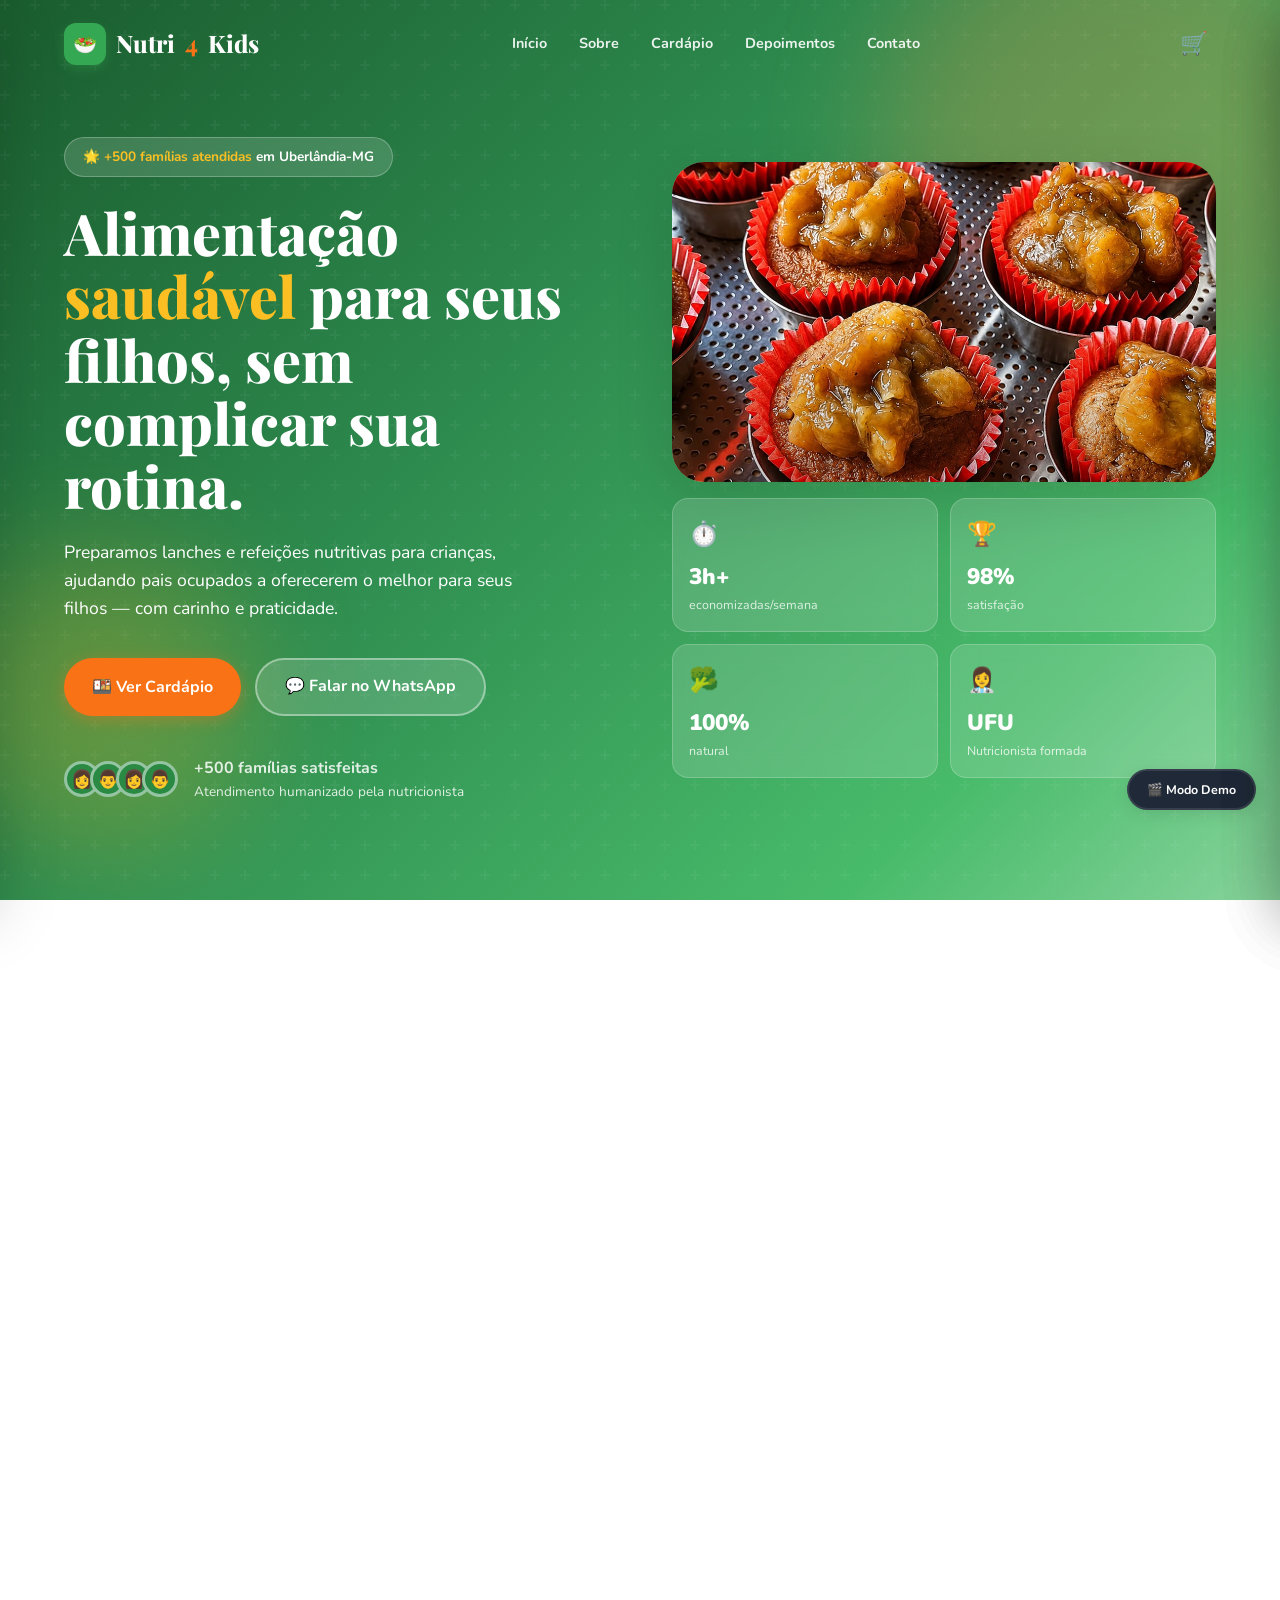
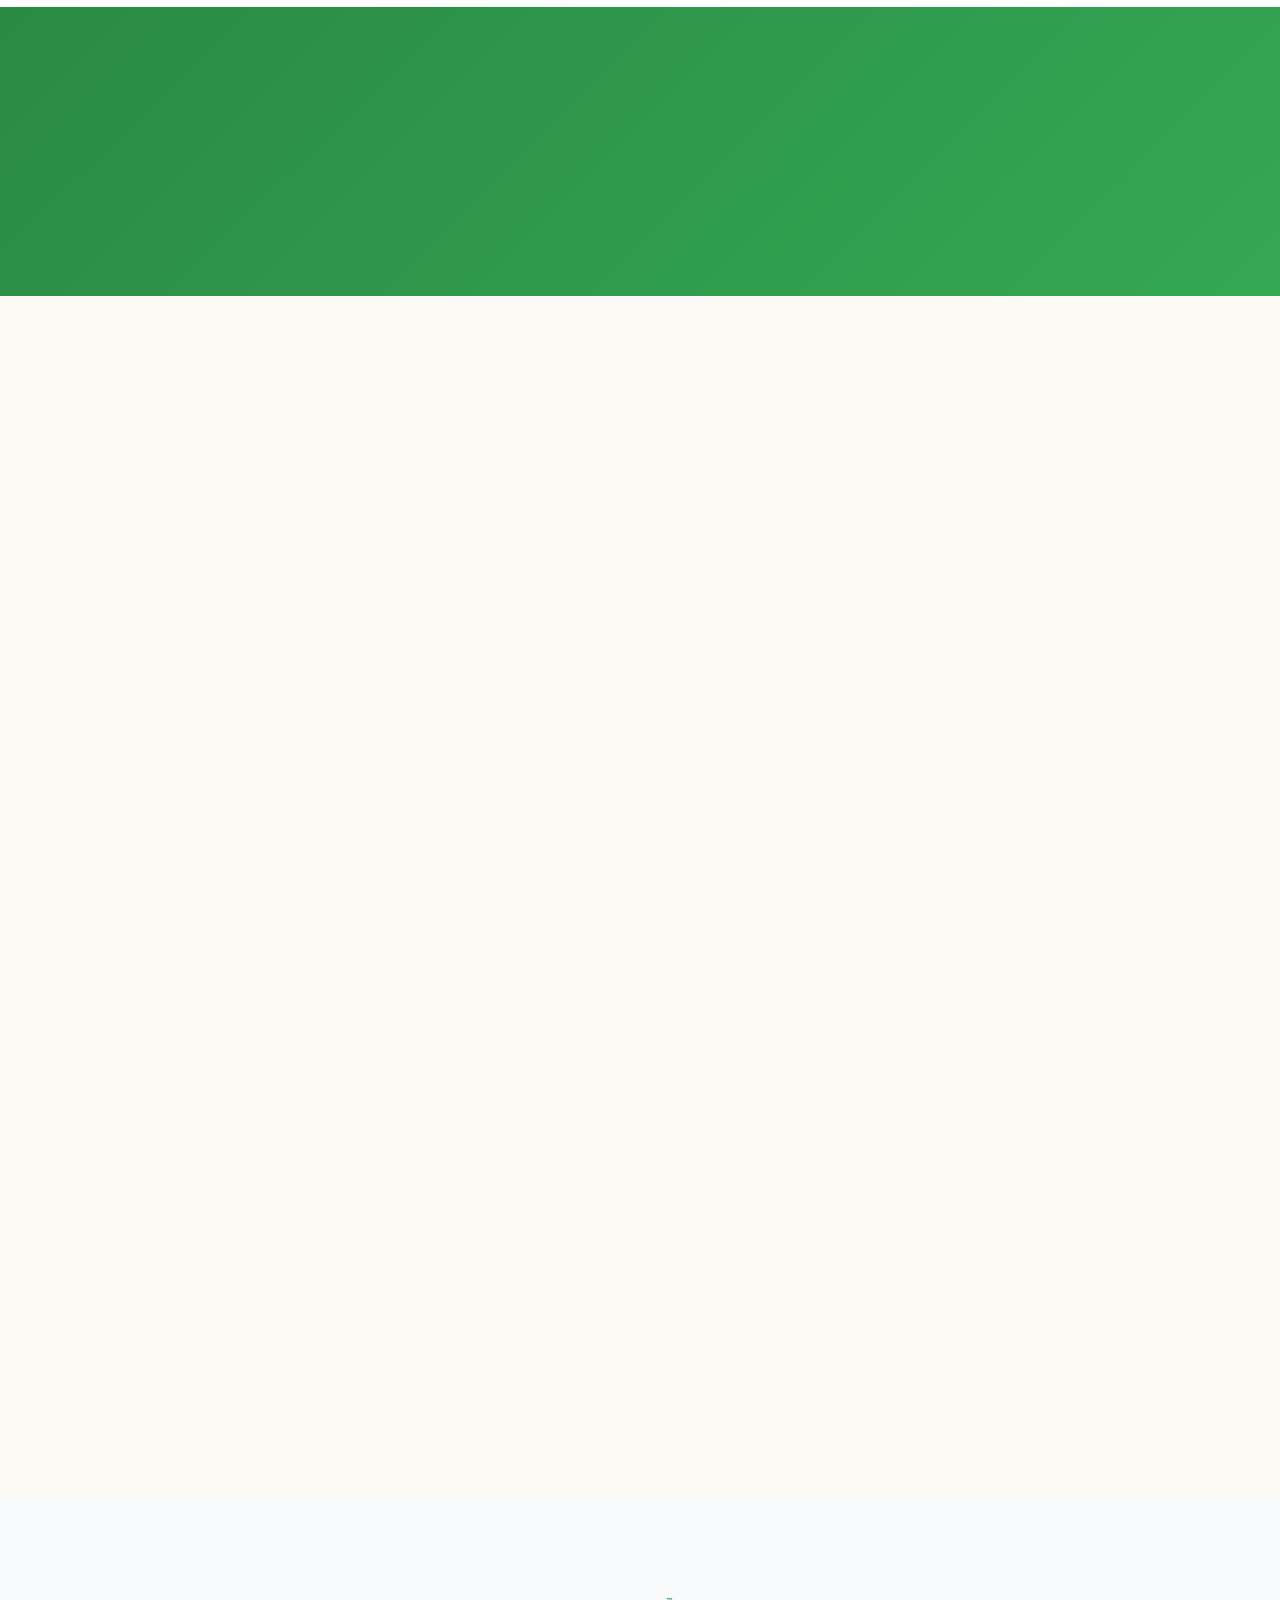
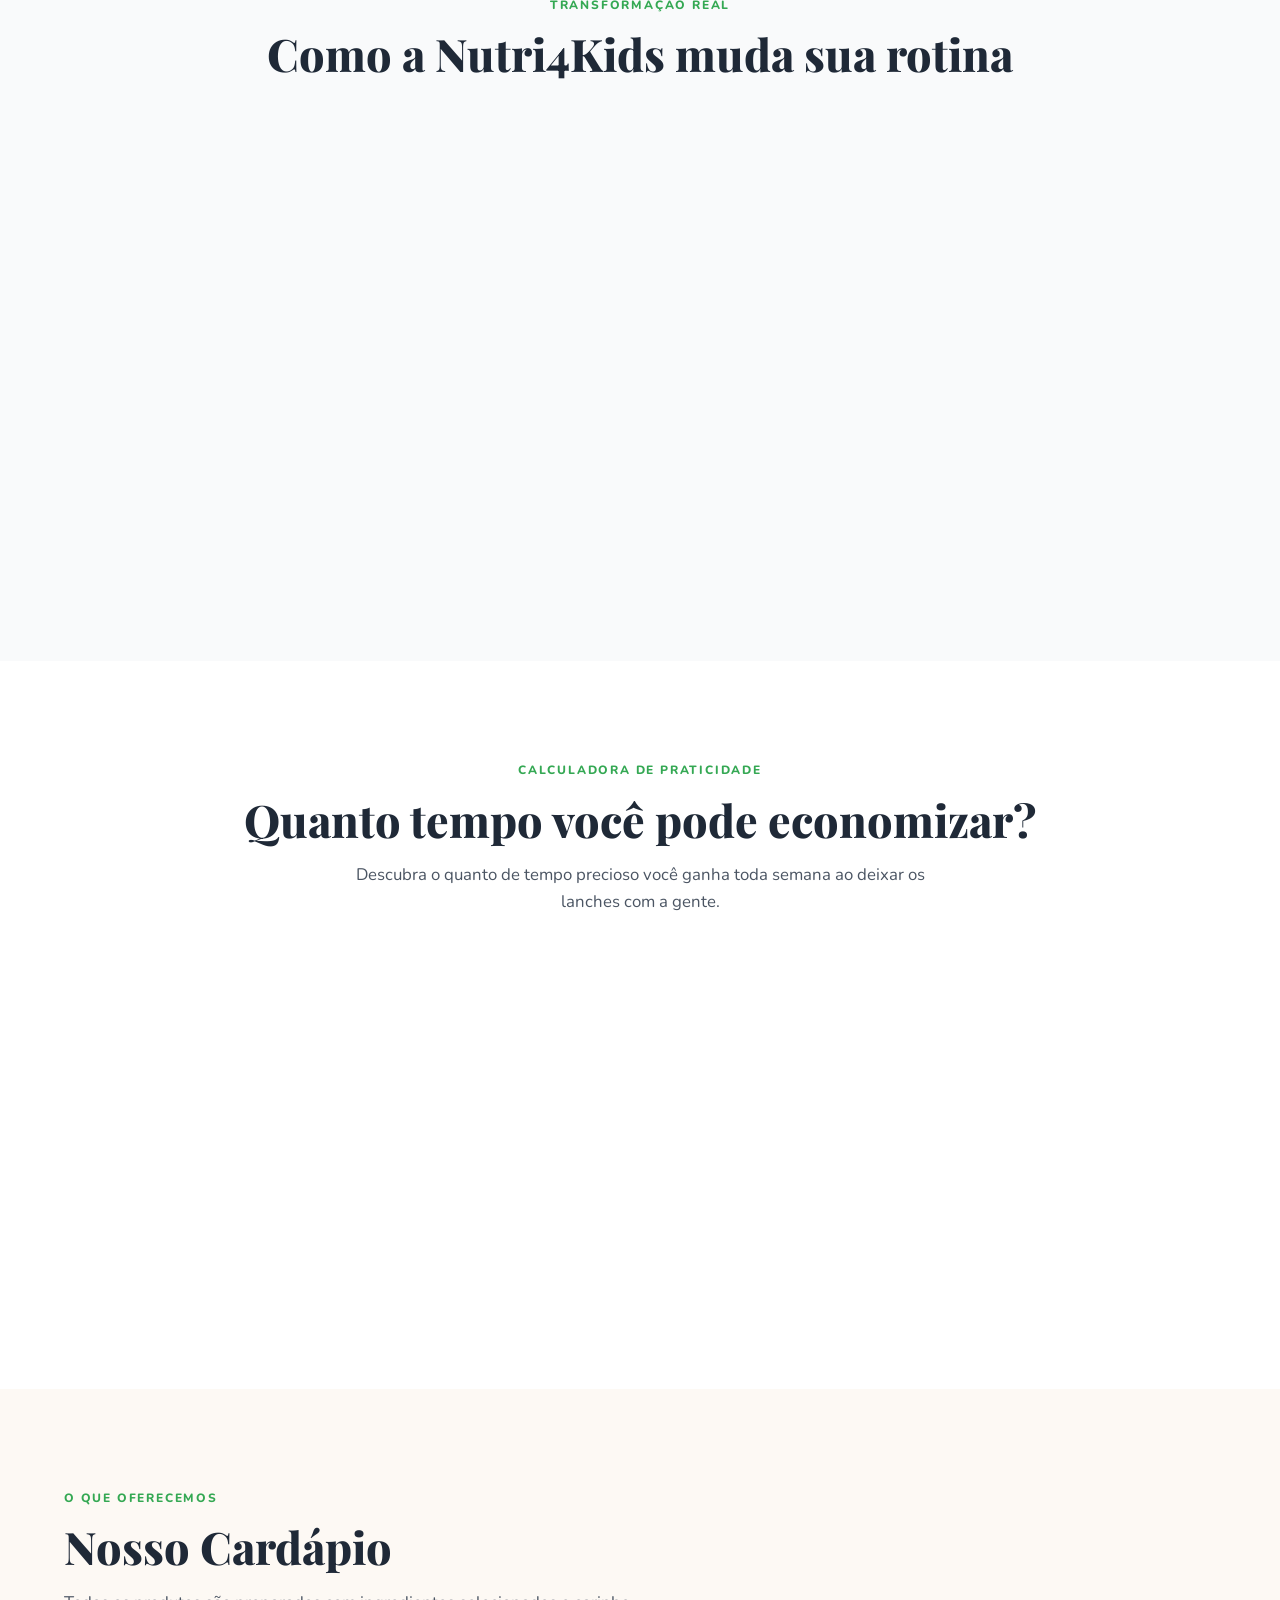
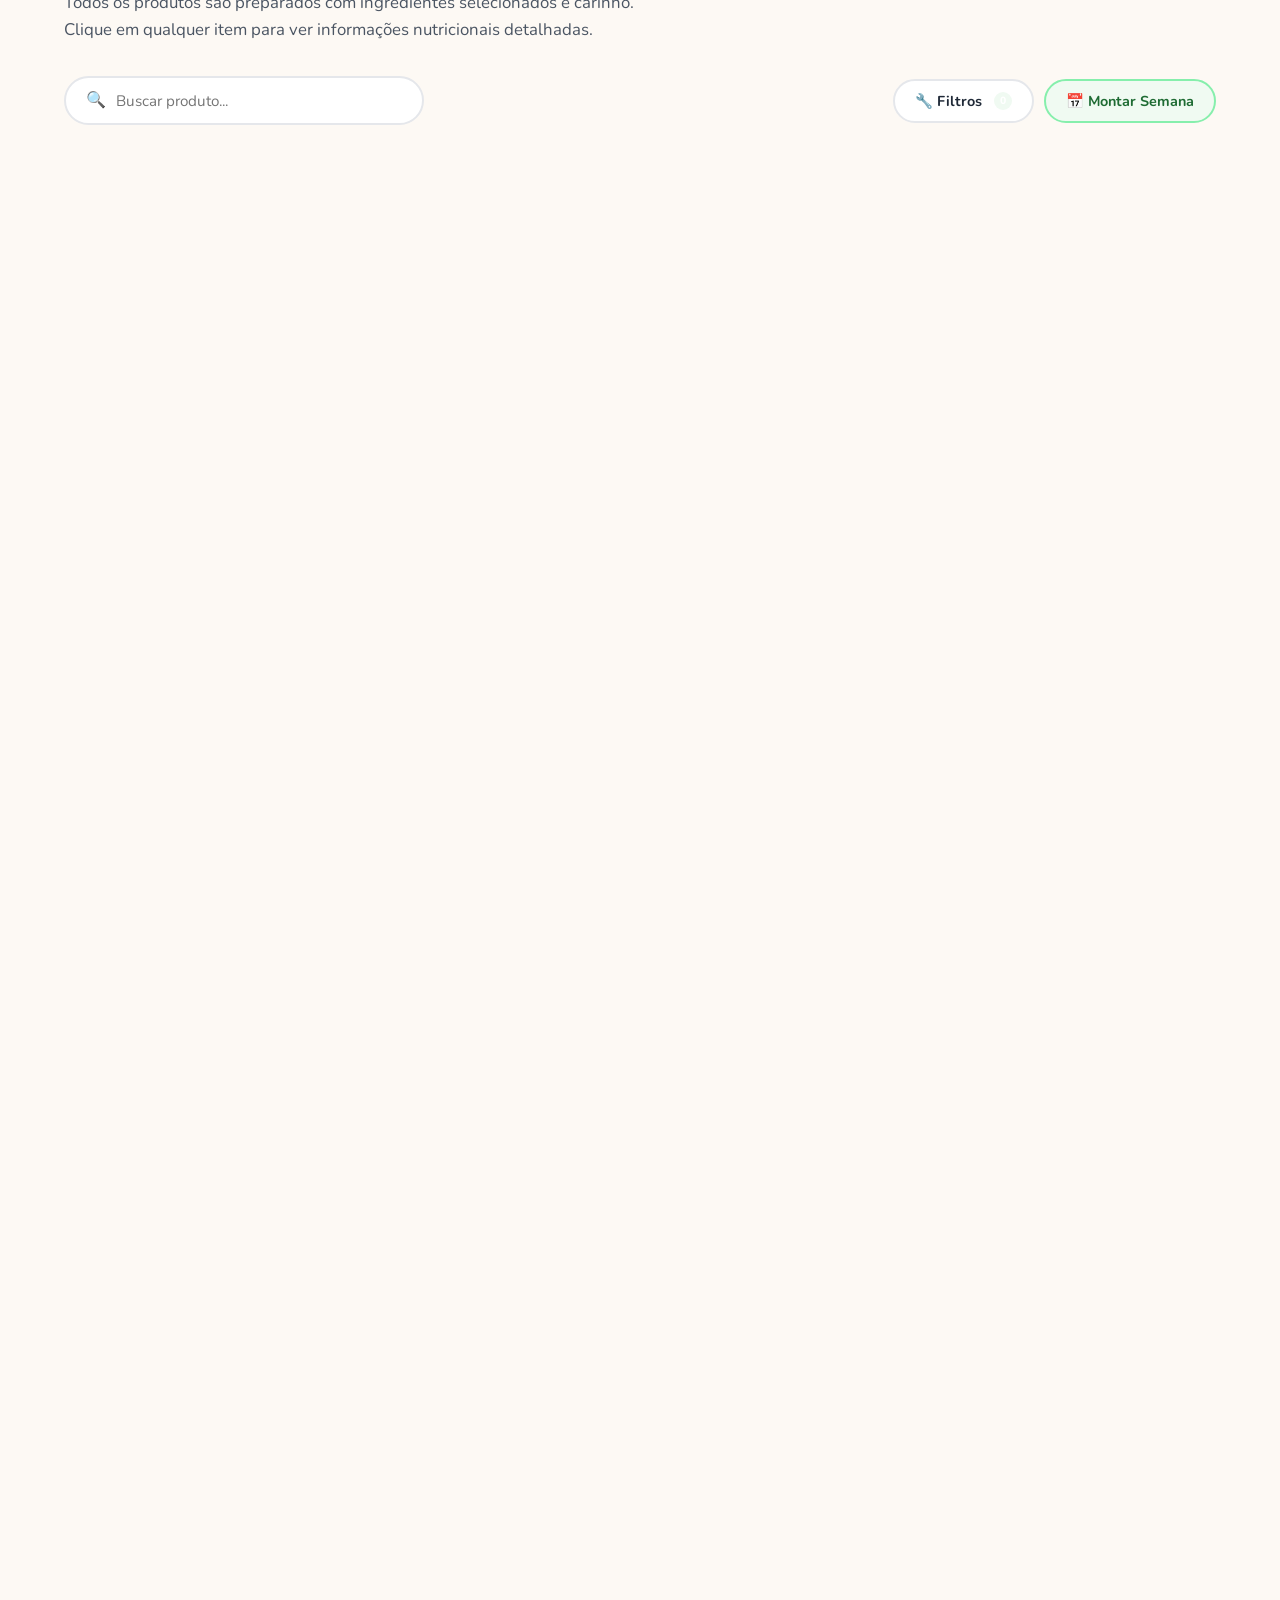
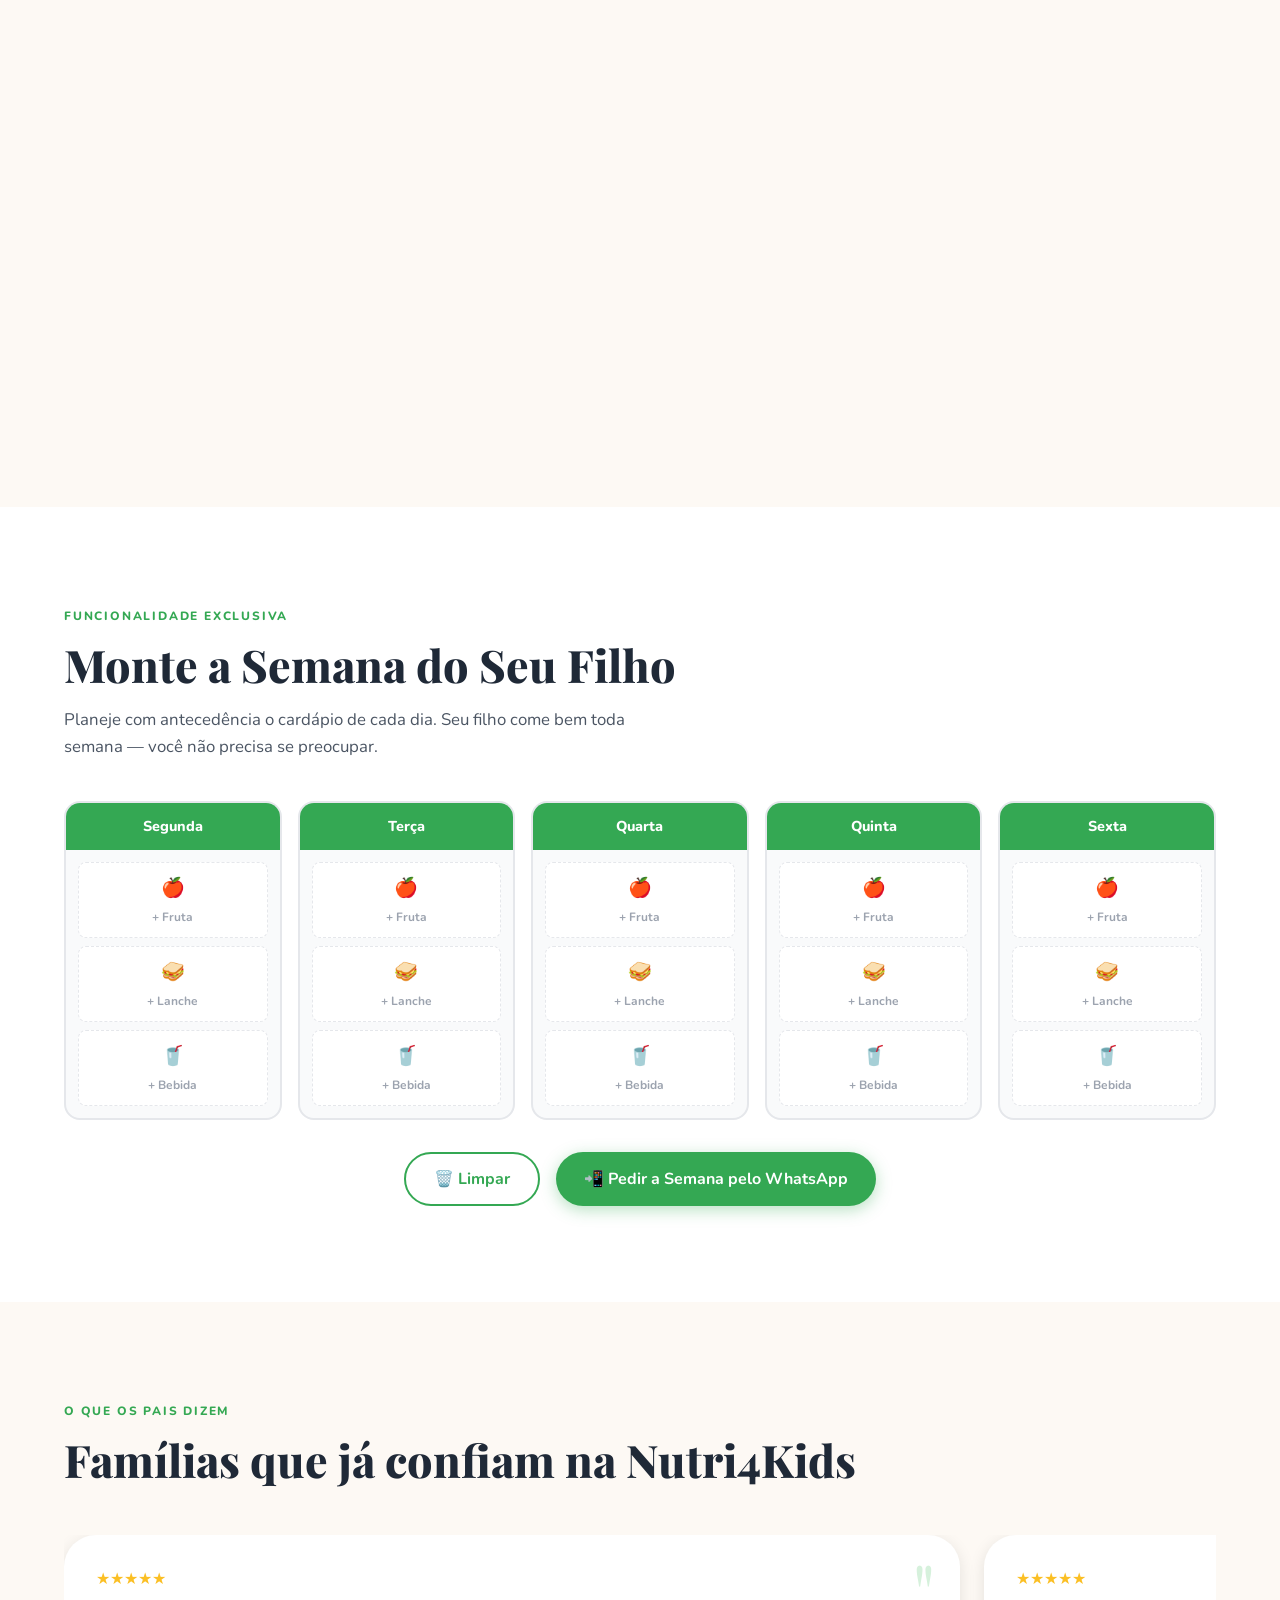
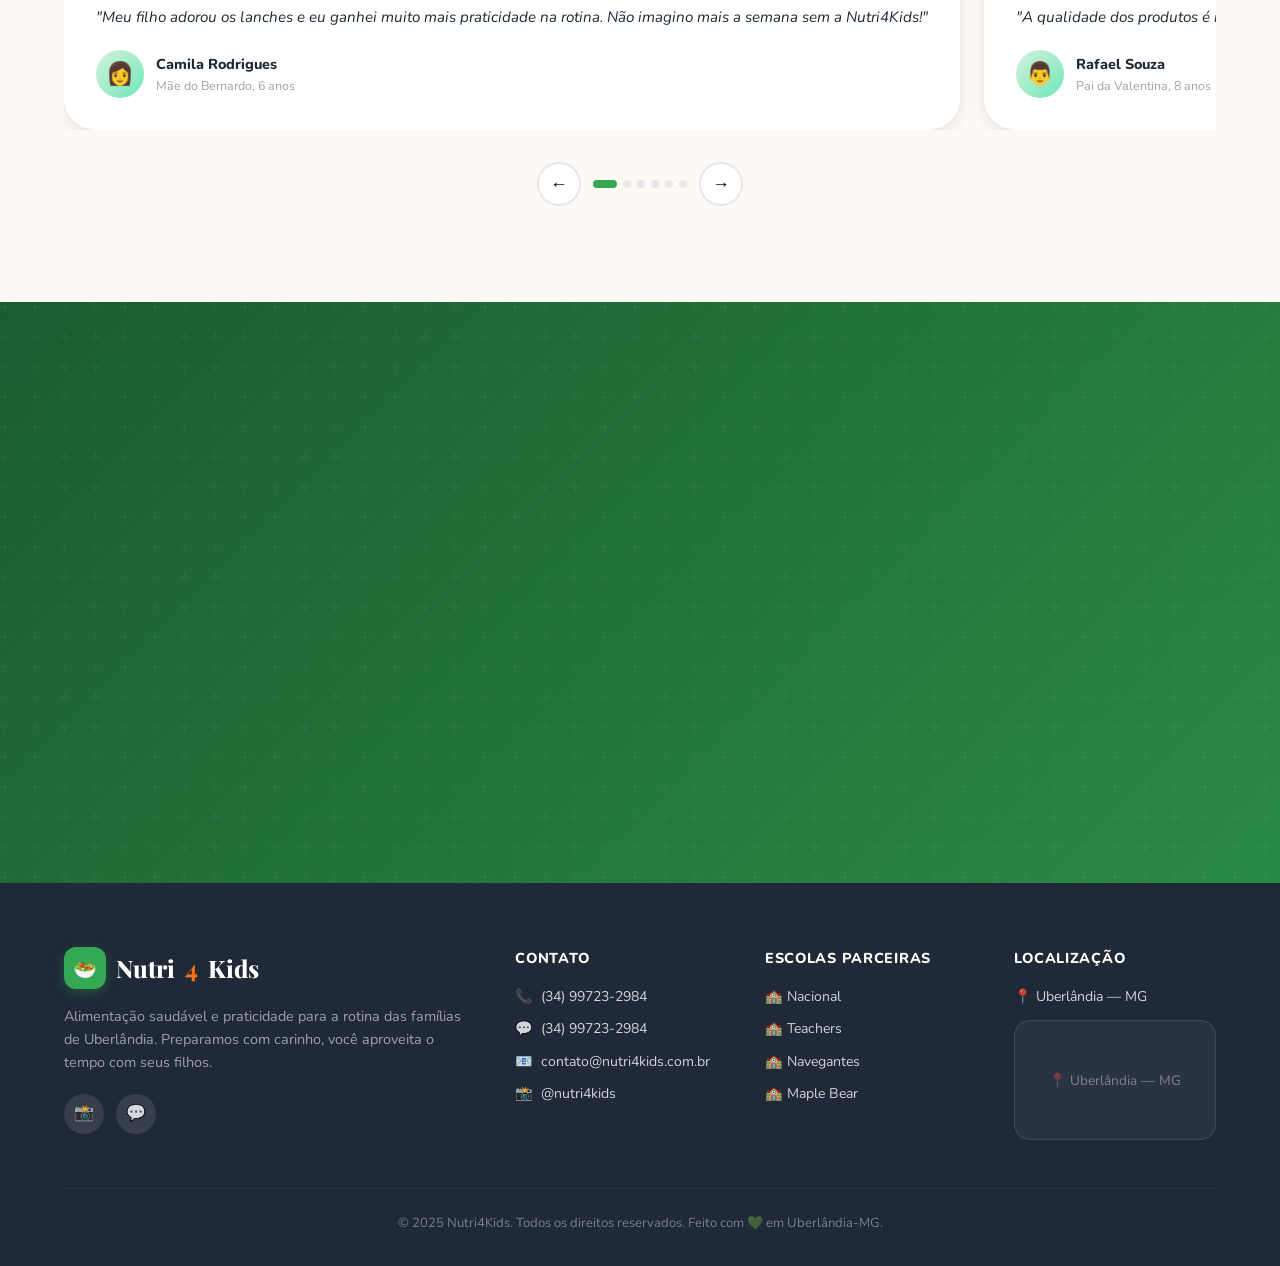
==== nutri4kids.html @ 8ce6b759 "Teste 2" ====
<!DOCTYPE html>
<html lang="pt-BR">
<head>
<meta charset="UTF-8">
<meta name="viewport" content="width=device-width, initial-scale=1.0">
<title>Nutri4Kids — Alimentação saudável para seus filhos</title>
<link rel="stylesheet" href="style.css">
<link rel="preconnect" href="https://fonts.googleapis.com">
<link href="https://fonts.googleapis.com/css2?family=Nunito:ital,wght@0,400;0,600;0,700;0,800;0,900;1,400&family=Playfair+Display:wght@700;800&display=swap" rel="stylesheet">

<!-- AJUSTE RÁPIDO DE CSS PARA AS NOVAS IMAGENS -->
<style>
  /* Garante que a imagem no card do produto fique centralizada e preencha o espaço corretamente */
  .product-img img {
    max-width: 100%;
    max-height: 120px; /* Ajuste essa altura conforme necessário para o seu layout */
    object-fit: contain; /* Garante que a imagem não seja cortada ou distorcida */
    display: block;
  }
  
  /* Ajuste para imagem no detalhe nutricional */
  .nutri-header img {
    max-width: 100px;
    height: auto;
    margin-bottom: 15px;
  }

  /* Ajuste para imagem no carrinho e semana */
  .cart-item-img img, .slot-icon img, .slot-item-icon img {
    width: 100%;
    height: 100%;
    object-fit: cover;
    border-radius: 8px;
  }
</style>

</head>
<body>

<!-- ============================================================
     HEADER
     ============================================================ -->
<header id="header">
  <div class="container">
    <div class="header-inner">
      <a href="#" class="logo">
        <div class="logo-icon">🥗</div>
        Nutri<span>4</span>Kids
      </a>
      <nav>
        <a href="#inicio">Início</a>
        <a href="#sobre">Sobre</a>
        <a href="#cardapio">Cardápio</a>
        <a href="#depoimentos">Depoimentos</a>
        <a href="#contato">Contato</a>
      </nav>
      <div style="display:flex;align-items:center;gap:12px;">
        <button class="cart-btn" onclick="openDrawer('cart')" aria-label="Abrir carrinho">
          🛒
          <span class="cart-count" id="cart-count">0</span>
        </button>
        <div class="hamburger" onclick="toggleMobileMenu()" aria-label="Menu">
          <span></span><span></span><span></span>
        </div>
      </div>
    </div>
  </div>
</header>

<!-- ============================================================
     HERO
     ============================================================ -->
<section id="inicio" style="position:relative;">
  <div id="hero">
    <div class="hero-blobs">
      <div class="blob blob-1"></div>
      <div class="blob blob-2"></div>
    </div>
    <div class="container">
      <div class="hero-grid">
        <div class="hero-content">
          <div class="hero-pill">🌟 <span>+500 famílias atendidas</span> em Uberlândia-MG</div>
          <h1 class="hero-title">
            Alimentação <em>saudável</em> para seus filhos, sem complicar sua rotina.
          </h1>
          <p class="hero-sub">
            Preparamos lanches e refeições nutritivas para crianças, ajudando pais ocupados a oferecerem o melhor para seus filhos — com carinho e praticidade.
          </p>
          <div class="hero-btns">
            <button class="btn btn-secondary" onclick="document.getElementById('cardapio').scrollIntoView({behavior:'smooth'})">
              🍱 Ver Cardápio
            </button>
            <a href="https://wa.me/5534997232984" target="_blank" class="btn btn-ghost">
              💬 Falar no WhatsApp
            </a>
          </div>
          <div class="hero-trust">
            <div class="hero-avatars">
              <div>👩</div><div>👨</div><div>👩</div><div>👨</div>
            </div>
            <div class="hero-trust-text">
              <strong>+500 famílias satisfeitas</strong>
              Atendimento humanizado pela nutricionista
            </div>
          </div>
        </div>
        <div class="hero-visual">
          <div class="hero-img-main"><img src="img/bolinho.jpeg" alt="Imagem da Bolhacha Trackinas"></div>
          <div class="hero-cards">
            <div class="hero-card">
              <div class="hero-card-icon">⏱️</div>
              <div class="hero-card-val">3h+</div>
              <div class="hero-card-lbl">economizadas/semana</div>
            </div>
            <div class="hero-card">
              <div class="hero-card-icon">🏆</div>
              <div class="hero-card-val">98%</div>
              <div class="hero-card-lbl">satisfação</div>
            </div>
            <div class="hero-card">
              <div class="hero-card-icon">🥦</div>
              <div class="hero-card-val">100%</div>
              <div class="hero-card-lbl">natural</div>
            </div>
            <div class="hero-card">
              <div class="hero-card-icon">👩‍⚕️</div>
              <div class="hero-card-val">UFU</div>
              <div class="hero-card-lbl">Nutricionista formada</div>
            </div>
          </div>
        </div>
      </div>
    </div>
  </div>
</section>

<!-- ============================================================
     DIFERENCIAIS
     ============================================================ -->
<section id="diferenciais">
  <div class="container">
    <div class="features-grid">
      <div class="feature-card fade-in">
        <div class="feature-icon">💚</div>
        <div class="feature-title">Atendimento Humanizado</div>
        <div class="feature-desc">Cuidamos de cada pedido com atenção e carinho real.</div>
      </div>
      <div class="feature-card fade-in">
        <div class="feature-icon">👩‍⚕️</div>
        <div class="feature-title">Nutricionista Especializada</div>
        <div class="feature-desc">Formada na UFU, com experiência em nutrição infantil.</div>
      </div>
      <div class="feature-card fade-in">
        <div class="feature-icon">🚀</div>
        <div class="feature-title">Entrega Prática</div>
        <div class="feature-desc">Lanche na porta da escola, sem complicação.</div>
      </div>
      <div class="feature-card fade-in">
        <div class="feature-icon">🌿</div>
        <div class="feature-title">Ingredientes Selecionados</div>
        <div class="feature-desc">Só o que é fresco e de qualidade chega à sua família.</div>
      </div>
      <div class="feature-card fade-in">
        <div class="feature-icon">🥦</div>
        <div class="feature-title">Alimentação Saudável</div>
        <div class="feature-desc">Refeições balanceadas para o crescimento das crianças.</div>
      </div>
      <div class="feature-card fade-in">
        <div class="feature-icon">⚡</div>
        <div class="feature-title">Agilidade no Atendimento</div>
        <div class="feature-desc">Resposta rápida pelo WhatsApp, sempre que precisar.</div>
      </div>
    </div>
  </div>
</section>

<!-- ============================================================
     NÚMEROS
     ============================================================ -->
<section id="numeros">
  <div class="container">
    <div class="numbers-grid">
      <div class="num-card fade-in">
        <div class="num-val"><span class="counter" data-target="500">0</span><span class="num-suffix">+</span></div>
        <div class="num-label">Famílias Atendidas</div>
      </div>
      <div class="num-card fade-in">
        <div class="num-val"><span class="counter" data-target="10000">0</span><span class="num-suffix">+</span></div>
        <div class="num-label">Lanches Preparados</div>
      </div>
      <div class="num-card fade-in">
        <div class="num-val"><span class="counter" data-target="98">0</span><span class="num-suffix">%</span></div>
        <div class="num-label">Clientes Satisfeitos</div>
      </div>
      <div class="num-card fade-in">
        <div class="num-val"><span class="counter" data-target="100">0</span><span class="num-suffix">%</span></div>
        <div class="num-label">Atendimento Humanizado</div>
      </div>
    </div>
  </div>
</section>

<!-- ============================================================
     SOBRE / TIMELINE
     ============================================================ -->
<section id="sobre" class="section">
  <div class="container">
    <div class="sobre-grid">
      <div class="founder-photo fade-in">
        <div class="founder-photo-img"><img src="img/founder.jpeg" alt=""></div>
        <div class="founder-tag">
          <div class="founder-tag-icon">🎓</div>
          <div>
            <div class="founder-tag-text">Nutricionista</div>
            <div class="founder-tag-sub">Graduada na UFU - 1ª Turma</div>
          </div>
        </div>
      </div>
      <div class="fade-in">
        <div class="section-label">A história por trás da Nutri4Kids</div>
        <h2 class="section-title">Luciana, uma nutricionista que entende o seu dia a dia</h2>
        <div class="timeline">
          <div class="tl-item">
            <div class="tl-left">
              <div class="tl-dot">🎓</div>
              <div class="tl-line"></div>
            </div>
            <div class="tl-content">
              <div class="tl-year">Formação</div>
              <div class="tl-title">Graduação em Nutrição na UFU</div>
              <div class="tl-desc">Faz parte da primeira turma do curso de Nutrição da Universidade Federal de Uberlândia, construindo uma base científica sólida em alimentação saudável.</div>
            </div>
          </div>
          <div class="tl-item">
            <div class="tl-left">
              <div class="tl-dot">🏙️</div>
              <div class="tl-line"></div>
            </div>
            <div class="tl-content">
              <div class="tl-year">Experiência</div>
              <div class="tl-title">Anos atuando em São Paulo</div>
              <div class="tl-desc">Acumulou vivência profissional em clínicas e empresas de nutrição na capital paulista, ampliando a visão sobre saúde alimentar e boas práticas nutricionais.</div>
            </div>
          </div>
          <div class="tl-item">
            <div class="tl-left">
              <div class="tl-dot">👩‍👧</div>
              <div class="tl-line"></div>
            </div>
            <div class="tl-content">
              <div class="tl-year">Descoberta</div>
              <div class="tl-title">A chegada da maternidade muda tudo</div>
              <div class="tl-desc">Ao se tornar mãe, vivenciou na pele o desafio de manter uma alimentação saudável para os filhos em meio à correria do dia a dia — mesmo sendo nutricionista.</div>
            </div>
          </div>
          <div class="tl-item">
            <div class="tl-left">
              <div class="tl-dot">💡</div>
              <div class="tl-line"></div>
            </div>
            <div class="tl-content">
              <div class="tl-year">Insight</div>
              <div class="tl-title">Identificou o problema de milhares de famílias</div>
              <div class="tl-desc">Percebeu que não era um problema isolado: pais e mães em todo lugar desejam o melhor para os filhos, mas a falta de tempo dificulta a preparação de refeições nutritivas.</div>
            </div>
          </div>
          <div class="tl-item">
            <div class="tl-left">
              <div class="tl-dot">🥗</div>
              <div class="tl-line"></div>
            </div>
            <div class="tl-content">
              <div class="tl-year">Hoje</div>
              <div class="tl-title">Nasce a Nutri4Kids</div>
              <div class="tl-desc">Mais do que uma empresa de alimentos, a Nutri4Kids é uma solução real para famílias que querem oferecer o melhor — com praticidade, confiança e carinho.</div>
            </div>
          </div>
        </div>
      </div>
    </div>
  </div>
</section>

<!-- ============================================================
     ANTES & DEPOIS
     ============================================================ -->
<section id="antes-depois" class="section">
  <div class="container">
    <div style="text-align:center;">
      <div class="section-label">Transformação real</div>
      <h2 class="section-title">Como a Nutri4Kids muda sua rotina</h2>
    </div>
    <div class="ad-grid">
      <div class="ad-card ad-before fade-in">
        <div class="ad-header">
          <div class="ad-emoji">😓</div>
          <div class="ad-title">Antes</div>
        </div>
        <ul class="ad-list">
          <li><span class="ad-icon">⏰</span> Falta de tempo para preparar</li>
          <li><span class="ad-icon">😤</span> Correria e estresse diários</li>
          <li><span class="ad-icon">🍟</span> Opções industrializadas e processadas</li>
          <li><span class="ad-icon">😟</span> Culpa por não conseguir equilibrar</li>
          <li><span class="ad-icon">💸</span> Desperdício de ingredientes</li>
        </ul>
      </div>
      <div class="ad-card ad-after fade-in">
        <div class="ad-header">
          <div class="ad-emoji">😊</div>
          <div class="ad-title">Depois</div>
        </div>
        <ul class="ad-list">
          <li><span class="ad-icon">✅</span> Mais praticidade e tranquilidade</li>
          <li><span class="ad-icon">🥦</span> Alimentação equilibrada garantida</li>
          <li><span class="ad-icon">❤️</span> Mais tempo de qualidade em família</li>
          <li><span class="ad-icon">😄</span> Crianças felizes e bem alimentadas</li>
          <li><span class="ad-icon">💚</span> Consciência de pais responsáveis</li>
        </ul>
      </div>
    </div>
  </div>
</section>

<!-- ============================================================
     SIMULADOR DE TEMPO
     ============================================================ -->
<section id="simulador" class="section">
  <div class="container">
    <div style="text-align:center;">
      <div class="section-label">Calculadora de praticidade</div>
      <h2 class="section-title">Quanto tempo você pode economizar?</h2>
      <p class="section-sub" style="margin:0 auto;">Descubra o quanto de tempo precioso você ganha toda semana ao deixar os lanches com a gente.</p>
    </div>
    <div class="simulador-box fade-in">
      <p style="font-size:.95rem;font-weight:700;color:var(--gray-700);margin-bottom:4px;">Quantos filhos você tem?</p>
      <p style="font-size:.85rem;color:var(--gray-400);margin-bottom:20px;">Selecione para calcular sua estimativa de economia</p>
      <div class="sim-options">
        <div class="sim-option" onclick="calcTime(1)" data-v="1">
          <div class="icon">👧</div>
          <div class="label">1 filho</div>
        </div>
        <div class="sim-option" onclick="calcTime(2)" data-v="2">
          <div class="icon">👧👦</div>
          <div class="label">2 filhos</div>
        </div>
        <div class="sim-option" onclick="calcTime(3)" data-v="3">
          <div class="icon">👧👦👶</div>
          <div class="label">3 ou mais</div>
        </div>
      </div>
      <div class="sim-result" id="sim-result">
        <div style="font-size:.9rem;opacity:.85;">Você pode economizar aproximadamente</div>
        <div class="sim-result-time" id="sim-time">0h 0min</div>
        <div class="sim-result-text">por semana na preparação de lanches e refeições para seus filhos</div>
        <div class="sim-extras" id="sim-extras"></div>
      </div>
    </div>
  </div>
</section>

<!-- ============================================================
     CARDÁPIO
     ============================================================ -->
<section id="cardapio" class="section">
  <div class="container">
    <div class="section-label">O que oferecemos</div>
    <h2 class="section-title">Nosso Cardápio</h2>
    <p class="section-sub">Todos os produtos são preparados com ingredientes selecionados e carinho. Clique em qualquer item para ver informações nutricionais detalhadas.</p>

    <div class="cardapio-controls" style="margin-top:32px;">
      <div class="search-box">
        <span>🔍</span>
        <input type="text" id="search-input" placeholder="Buscar produto..." oninput="filterProducts()" aria-label="Buscar produto">
      </div>
      <div style="display:flex;gap:10px;">
        <button class="filter-btn" onclick="openDrawer('filters')">
          🔧 Filtros <span id="filter-count-badge" style="display:none;background:var(--green-50);color:#fff;border-radius:50%;width:18px;height:18px;font-size:.65rem;font-weight:800;display:inline-flex;align-items:center;justify-content:center;margin-left:4px;" id="fc-badge">0</span>
        </button>
        <button class="filter-btn" onclick="openDrawer('weekly')" style="background:var(--green-50);border-color:var(--green-300,#86efac);color:var(--green-700);">
          📅 Montar Semana
        </button>
      </div>
    </div>

    <div class="products-grid" id="products-grid">
      <!-- Populated by JS -->
    </div>
  </div>
</section>

<!-- ============================================================
     MONTADOR SEMANAL
     ============================================================ -->
<section id="semana" class="section">
  <div class="container">
    <div class="section-label">Funcionalidade exclusiva</div>
    <h2 class="section-title">Monte a Semana do Seu Filho</h2>
    <p class="section-sub">Planeje com antecedência o cardápio de cada dia. Seu filho come bem toda semana — você não precisa se preocupar.</p>

    <div class="week-grid" id="week-grid">
      <!-- Populated by JS -->
    </div>

    <div class="week-cta">
      <button class="btn btn-outline" onclick="clearWeekPlan()">🗑️ Limpar</button>
      <button class="btn btn-primary" onclick="sendWeekToWhatsApp()">📲 Pedir a Semana pelo WhatsApp</button>
    </div>

    <div class="week-summary" id="week-summary">
      <h3 style="font-size:1rem;font-weight:800;margin-bottom:16px;">📋 Resumo da semana</h3>
      <div id="week-summary-content"></div>
    </div>
  </div>
</section>

<!-- ============================================================
     DEPOIMENTOS
     ============================================================ -->
<section id="depoimentos" class="section">
  <div class="container">
    <div class="section-label">O que os pais dizem</div>
    <h2 class="section-title">Famílias que já confiam na Nutri4Kids</h2>

    <div class="testimonials-wrapper">
      <div class="testimonials-track" id="testimonials-track">
        <!-- Populated by JS -->
      </div>
    </div>

    <div class="carousel-controls">
      <button class="carousel-btn" onclick="prevSlide()">←</button>
      <div class="carousel-dots" id="carousel-dots"></div>
      <button class="carousel-btn" onclick="nextSlide()">→</button>
    </div>
  </div>
</section>

<!-- ============================================================
     CTA FINAL
     ============================================================ -->
<section id="cta-final">
  <div class="container">
    <div class="cta-final-content fade-in">
      <div class="cta-final-emoji">🥰</div>
      <h2 class="cta-final-title">Facilite sua rotina e cuide da alimentação do seu filho.</h2>
      <p class="cta-final-sub">Peça agora pelo WhatsApp e receba lanches nutritivos preparados com carinho.</p>
      <div class="cta-btns">
        <a href="https://wa.me/5534997232984" target="_blank" class="btn btn-wa">
          💬 Pedir pelo WhatsApp
        </a>
        <button class="btn btn-ghost" onclick="document.getElementById('cardapio').scrollIntoView({behavior:'smooth'})">
          🍱 Ver Cardápio
        </button>
      </div>
    </div>
  </div>
</section>

<!-- ============================================================
     FOOTER
     ============================================================ -->
<footer id="footer">
  <div class="container">
    <div class="footer-grid">
      <div class="footer-brand">
        <div class="logo" style="color:#fff;">
          <div class="logo-icon">🥗</div>
          Nutri<span style="color:var(--orange-500);">4</span>Kids
        </div>
        <p>Alimentação saudável e praticidade para a rotina das famílias de Uberlândia. Preparamos com carinho, você aproveita o tempo com seus filhos.</p>
        <div class="footer-social">
          <a href="https://instagram.com/nutri4kids" target="_blank" title="Instagram">📸</a>
          <a href="https://wa.me/5534997232984" target="_blank" title="WhatsApp">💬</a>
        </div>
      </div>
      <div class="footer-col" id="contato">
        <h4>Contato</h4>
        <ul>
          <li class="contact-item"><span>📞</span> (34) 99723-2984</li>
          <li class="contact-item"><span>💬</span> <a href="https://wa.me/5534997232984" target="_blank">(34) 99723-2984</a></li>
          <li class="contact-item"><span>📧</span> <a href="mailto:contato@nutri4kids.com.br">contato@nutri4kids.com.br</a></li>
          <li class="contact-item"><span>📸</span> <a href="https://instagram.com/nutri4kids" target="_blank">@nutri4kids</a></li>
        </ul>
      </div>
      <div class="footer-col">
        <h4>Escolas Parceiras</h4>
        <ul>
          <li>🏫 Nacional</li>
          <li>🏫 Teachers</li>
          <li>🏫 Navegantes</li>
          <li>🏫 Maple Bear</li>
        </ul>
      </div>
      <div class="footer-col">
        <h4>Localização</h4>
        <p style="font-size:.88rem;margin-bottom:12px;">📍 Uberlândia — MG</p>
        <div class="footer-map">📍 Uberlândia — MG</div>
      </div>
    </div>
    <div class="footer-bottom">
      © 2025 Nutri4Kids. Todos os direitos reservados. Feito com 💚 em Uberlândia-MG.
    </div>
  </div>
</footer>

<!-- ============================================================
     DRAWERS
     ============================================================ -->
<div class="drawer-overlay" id="overlay" onclick="closeAllDrawers()"></div>

<!-- CART DRAWER -->
<div class="drawer drawer-right" id="drawer-cart">
  <div class="drawer-header">
    <div class="drawer-title">🛒 Meu Carrinho</div>
    <button class="drawer-close" onclick="closeAllDrawers()">✕</button>
  </div>
  <div class="drawer-body" id="cart-body"></div>
  <div class="drawer-footer" id="cart-footer" style="display:none;">
    <div class="cart-total-row"><span>Subtotal</span><span id="cart-subtotal">R$ 0,00</span></div>
    <div class="cart-total-row"><span>Taxa de entrega</span><span>A combinar</span></div>
    <div class="cart-total-row big"><span>Total</span><span id="cart-total">R$ 0,00</span></div>
    <button class="btn btn-wa btn-wa-full" onclick="checkoutWhatsApp()">💬 Finalizar pelo WhatsApp</button>
  </div>
</div>

<!-- FILTERS DRAWER -->
<div class="drawer drawer-left" id="drawer-filters">
  <div class="drawer-header">
    <div class="drawer-title">🔧 Filtros</div>
    <button class="drawer-close" onclick="closeAllDrawers()">✕</button>
  </div>
  <div class="drawer-body">
    <div class="filter-group">
      <div class="filter-group-title">Restrições Alimentares</div>
      <span class="filter-tag" data-filter="semAcucar" onclick="toggleFilter(this)">🚫 Sem açúcar</span>
      <span class="filter-tag" data-filter="semLactose" onclick="toggleFilter(this)">🥛 Sem lactose</span>
      <span class="filter-tag" data-filter="semGluten" onclick="toggleFilter(this)">🌾 Sem glúten</span>
      <span class="filter-tag" data-filter="tracosGluten" onclick="toggleFilter(this)">⚠️ Com traços de glúten</span>
      <span class="filter-tag" data-filter="vegetariano" onclick="toggleFilter(this)">🌿 Vegetariano</span>
    </div>
    <div class="filter-group">
      <div class="filter-group-title">Categorias</div>
      <span class="filter-tag" data-filter="maisVendidos" onclick="toggleFilter(this)">🔥 Mais vendidos</span>
      <span class="filter-tag" data-filter="lanches" onclick="toggleFilter(this)">🥪 Lanches</span>
      <span class="filter-tag" data-filter="frutas" onclick="toggleFilter(this)">🍎 Frutas</span>
      <span class="filter-tag" data-filter="sucos" onclick="toggleFilter(this)">🥤 Sucos</span>
    </div>
    <div style="margin-top:24px;display:flex;gap:12px;">
      <button class="btn btn-outline" style="flex:1;justify-content:center;" onclick="clearFilters()">Limpar tudo</button>
      <button class="btn btn-primary" style="flex:1;justify-content:center;" onclick="closeAllDrawers()">Aplicar</button>
    </div>
  </div>
</div>

<!-- NUTRIÇÃO DRAWER -->
<div class="drawer drawer-right" id="drawer-nutri">
  <div class="drawer-header">
    <div class="drawer-title">🥗 Perfil Nutricional</div>
    <button class="drawer-close" onclick="closeAllDrawers()">✕</button>
  </div>
  <div class="drawer-body" id="nutri-body"></div>
</div>

<!-- SEMANA DRAWER -->
<div class="drawer drawer-right" id="drawer-weekly">
  <div class="drawer-header">
    <div class="drawer-title" id="week-drawer-title">📅 Escolha um item</div>
    <button class="drawer-close" onclick="closeAllDrawers()">✕</button>
  </div>
  <div class="drawer-body" id="weekly-body"></div>
</div>

<!-- TOAST DE RECOMENDAÇÃO -->
<div class="recommendation-toast" id="rec-toast">
  <div class="rec-icon" id="rec-icon">💡</div>
  <div class="rec-text">
    <h4 id="rec-title">Sugestão</h4>
    <p id="rec-msg">Combina muito bem com...</p>
  </div>
  <button class="rec-close" onclick="document.getElementById('rec-toast').classList.remove('show')">✕</button>
</div>

<!-- MODO DEMO -->
<button class="demo-btn" onclick="runDemo()">🎬 Modo Demo</button>

<!-- MOBILE NAV -->
<div class="mobile-nav">
  <div class="mobile-nav-inner">
    <div class="mobile-nav-item" onclick="scrollTo('inicio')"><div class="icon">🏠</div>Início</div>
    <div class="mobile-nav-item" onclick="scrollTo('sobre')"><div class="icon">👩‍⚕️</div>Sobre</div>
    <div class="mobile-nav-item" onclick="scrollTo('cardapio')"><div class="icon">🍱</div>Cardápio</div>
    <div class="mobile-nav-item" onclick="openDrawer('cart')"><div class="icon">🛒</div>Carrinho</div>
    <div class="mobile-nav-item" onclick="scrollTo('contato')"><div class="icon">📞</div>Contato</div>
  </div>
</div>

<!-- ============================================================
     JAVASCRIPT
     ============================================================ -->
<script>
/* ============================================================
   DATA - ATUALIZADO: Trocado 'emoji' por 'image'
   ============================================================ */
// IMPORTANTE: Crie a pasta img/produtos/ e coloque as imagens lá, 
// ou atualize os caminhos abaixo para onde suas imagens estão.
const PRODUCTS = [
  { id:1,  name:'Bolacha Trackinas Saudável', price:8.90,  category:'lanches', image:'img/bolacha.jpeg', desc:'Biscoito integral saboroso, sem açúcar refinado. Perfeito para o lanche da tarde.', badges:['Mais Pedido'], tags:['semAcucar','semLactose','maisVendidos','lanches'], nutri:{ cal:120, prot:3, carb:22, fibra:4, acucar:2, lactose:false, gluten:false, tracosGluten:false } },
  { id:2,  name:'Pão com Carne Moída',       price:15.90, category:'lanches', image:'img/produtos/pao-carne.jpg', desc:'Pão artesanal recheado com carne moída temperada. Rico em proteínas para seu filho crescer.', badges:['Favorito das Crianças'], tags:['maisVendidos','lanches'], nutri:{ cal:280, prot:16, carb:30, fibra:2, acucar:3, lactose:false, gluten:true, tracosGluten:false } },
  { id:3,  name:'Sanduíche Natural',          price:14.90, category:'lanches', image:'img/produtos/sanduiche.jpg', desc:'Pão integral com recheio fresco, leve e nutritivo. O queridinho dos pais e das crianças!', badges:['Mais Pedido'], tags:['maisVendidos','lanches'], nutri:{ cal:230, prot:12, carb:28, fibra:5, acucar:3, lactose:false, gluten:true, tracosGluten:false } },
  { id:4,  name:'Empada de Frango',           price:12.90, category:'lanches', image:'img/produtos/empada.jpg', desc:'Empada caseira com frango desfiado e temperos naturais. Deliciosa e sem conservantes.', badges:[], tags:['lanches','tracosGluten'], nutri:{ cal:210, prot:10, carb:24, fibra:1, acucar:2, lactose:false, gluten:false, tracosGluten:true } },
  { id:5,  name:'Brownie Saudável',           price:9.90,  category:'lanches', image:'img/produtos/brownie.jpg', desc:'Brownie de cacau com aveia e sem açúcar refinado. Crianças amam — pais aprovam!', badges:['Favorito das Crianças'], tags:['semAcucar','lanches'], nutri:{ cal:180, prot:5, carb:20, fibra:6, acucar:4, lactose:false, gluten:false, tracosGluten:true } },
  { id:6,  name:'Salada de Frutas',           price:13.90, category:'lanches', image:'img/produtos/salada-frutas.jpg', desc:'Mistura colorida de frutas da estação, fresquinha e sem adição de açúcar.', badges:[], tags:['semAcucar','semLactose','semGluten','vegetariano','lanches'], nutri:{ cal:95, prot:1, carb:22, fibra:4, acucar:12, lactose:false, gluten:false, tracosGluten:false } },
  { id:7,  name:'Banana',                     price:4.90,  category:'frutas',  image:'img/produtos/banana.jpg', desc:'Banana madura e doce, rica em potássio e energia natural para seu filho.', badges:[], tags:['semAcucar','semLactose','semGluten','vegetariano','frutas'], nutri:{ cal:89, prot:1, carb:23, fibra:3, acucar:12, lactose:false, gluten:false, tracosGluten:false } },
  { id:8,  name:'Maçã',                       price:5.90,  category:'frutas',  image:'img/produtos/maca.jpg', desc:'Maçã crocante e suculenta. Fonte de fibras e vitaminas essenciais para as crianças.', badges:[], tags:['semAcucar','semLactose','semGluten','vegetariano','frutas'], nutri:{ cal:72, prot:0, carb:19, fibra:2, acucar:14, lactose:false, gluten:false, tracosGluten:false } },
  { id:9,  name:'Manga',                      price:6.90,  category:'frutas',  image:'img/produtos/manga.jpg', desc:'Manga selecionada, cheia de sabor tropical e vitamina A.', badges:['Favorito das Crianças'], tags:['semAcucar','semLactose','semGluten','vegetariano','frutas'], nutri:{ cal:99, prot:1, carb:25, fibra:3, acucar:22, lactose:false, gluten:false, tracosGluten:false } },
  { id:10, name:'Mexerica',                   price:4.90,  category:'frutas',  image:'img/produtos/mexerica.jpg', desc:'Mexerica fresca e fácil de descascar, rica em vitamina C para a imunidade.', badges:[], tags:['semAcucar','semLactose','semGluten','vegetariano','frutas'], nutri:{ cal:53, prot:1, carb:13, fibra:2, acucar:10, lactose:false, gluten:false, tracosGluten:false } },
  { id:11, name:'Suco de Uva',               price:8.90,  category:'sucos',   image:'img/produtos/suco-uva.jpg', desc:'Suco integral de uva, sem adição de açúcar. Rico em antioxidantes naturais.', badges:[], tags:['semAcucar','semLactose','semGluten','vegetariano','sucos'], nutri:{ cal:70, prot:1, carb:17, fibra:0, acucar:16, lactose:false, gluten:false, tracosGluten:false } },
  { id:12, name:'Suco de Morango',           price:9.90,  category:'sucos',   image:'img/produtos/suco-morango.jpg', desc:'Suco natural de morango, fresquinho e sem conservantes. Sucesso garantido!', badges:['Mais Pedido'], tags:['semAcucar','semLactose','semGluten','vegetariano','maisVendidos','sucos'], nutri:{ cal:49, prot:1, carb:12, fibra:1, acucar:9, lactose:false, gluten:false, tracosGluten:false } },
  { id:13, name:'Suco de Laranja',           price:7.90,  category:'sucos',   image:'img/produtos/suco-laranja.jpg', desc:'Laranja espremida na hora, fonte natural de vitamina C e energia para o dia.', badges:[], tags:['semAcucar','semLactose','semGluten','vegetariano','sucos'], nutri:{ cal:58, prot:1, carb:13, fibra:0, acucar:9, lactose:false, gluten:false, tracosGluten:false } },
  { id:14, name:'Suco de Maracujá',          price:8.90,  category:'sucos',   image:'img/produtos/suco-maracuja.jpg', desc:'Maracujá natural, levemente adocicado. Calmante e delicioso para as crianças.', badges:[], tags:['semAcucar','semLactose','semGluten','vegetariano','sucos'], nutri:{ cal:60, prot:1, carb:14, fibra:1, acucar:11, lactose:false, gluten:false, tracosGluten:false } },
];

const TESTIMONIALS = [
  { name:'Camila Rodrigues', role:'Mãe do Bernardo, 6 anos', text:'Meu filho adorou os lanches e eu ganhei muito mais praticidade na rotina. Não imagino mais a semana sem a Nutri4Kids!', emoji:'👩' },
  { name:'Rafael Souza',     role:'Pai da Valentina, 8 anos', text:'A qualidade dos produtos é incrível. A gente sente que foi feito com carinho. Minha filha pede sempre o Brownie Saudável.', emoji:'👨' },
  { name:'Fernanda Lima',    role:'Mãe do Enzo, 5 anos e Ana, 9 anos', text:'Tenho dois filhos com preferências diferentes e a Nutri4Kids atende os dois muito bem. O atendimento é nota 10!', emoji:'👩' },
  { name:'Gustavo Martins',  role:'Pai do Pedro, 7 anos', text:'Minha preocupação com alimentação do meu filho diminuiu muito. Sei que ele está comendo bem mesmo nos dias mais corridos.', emoji:'👨' },
  { name:'Juliana Costa',    role:'Mãe da Sofia, 4 anos', text:'A Nutri4Kids foi a solução que eu precisava. Rápido, saudável e minha filha ama. O Suco de Morango é o favorito dela!', emoji:'👩' },
  { name:'Marcelo Alves',    role:'Pai do Lucas, 10 anos', text:'Produto de altíssima qualidade. Percebi que meu filho está mais disposto na escola desde que começamos a pedir. Recomendo!', emoji:'👨' },
];

const DAYS = ['Segunda','Terça','Quarta','Quinta','Sexta'];

/* ============================================================
   STATE
   ============================================================ */
let cart = JSON.parse(localStorage.getItem('n4k_cart') || '[]');
let activeFilters = new Set();
let searchTerm = '';
let slideIndex = 0;
let weekPlan = JSON.parse(localStorage.getItem('n4k_week') || JSON.stringify(DAYS.map(d => ({ day:d, fruta:null, lanche:null, bebida:null }))));
let weekPickerState = null; // {dayIndex, slotType}

/* ============================================================
   HEADER SCROLL
   ============================================================ */
window.addEventListener('scroll', () => {
  const h = document.getElementById('header');
  if(h) h.classList.toggle('scrolled', window.scrollY > 60);
});

/* ============================================================
   SCROLL ANIMATION (fade-in)
   ============================================================ */
const observer = new IntersectionObserver((entries) => {
  entries.forEach((e, i) => {
    if (e.isIntersecting) {
      setTimeout(() => e.target.classList.add('visible'), i * 80);
      observer.unobserve(e.target);
    }
  });
}, { threshold: 0.1 });
document.querySelectorAll('.fade-in').forEach(el => observer.observe(el));

/* ============================================================
   COUNTER ANIMATION
   ============================================================ */
const counterObs = new IntersectionObserver((entries) => {
  entries.forEach(e => {
    if (e.isIntersecting) {
      const el = e.target;
      const target = parseInt(el.dataset.target);
      const duration = 1800;
      const start = performance.now();
      const tick = now => {
        const progress = Math.min((now - start) / duration, 1);
        const ease = 1 - Math.pow(1 - progress, 3);
        el.textContent = Math.floor(ease * target).toLocaleString('pt-BR');
        if (progress < 1) requestAnimationFrame(tick);
      };
      requestAnimationFrame(tick);
      counterObs.unobserve(el);
    }
  });
}, { threshold: 0.3 });
document.querySelectorAll('.counter').forEach(el => counterObs.observe(el));

/* ============================================================
   TIMELINE OBSERVER
   ============================================================ */
const tlObs = new IntersectionObserver((entries) => {
  entries.forEach(e => { if (e.isIntersecting) { e.target.classList.add('visible'); tlObs.unobserve(e.target); } });
}, { threshold: 0.3 });
document.querySelectorAll('.tl-item').forEach((el, i) => {
  setTimeout(() => tlObs.observe(el), i * 100);
});

/* ============================================================
   PRODUCTS - ATUALIZADO: Usando tag img
   ============================================================ */
function renderProducts() {
  const grid = document.getElementById('products-grid');
  if(!grid) return;
  
  let filtered = PRODUCTS.filter(p => {
    const matchSearch = !searchTerm || p.name.toLowerCase().includes(searchTerm.toLowerCase());
    const matchFilters = activeFilters.size === 0 || [...activeFilters].every(f => p.tags.includes(f));
    return matchSearch && matchFilters;
  });

  if (filtered.length === 0) {
    grid.innerHTML = `<div class="no-results"><div class="icon">🔍</div><p>Nenhum produto encontrado.<br><small>Tente outros filtros ou termos.</small></p></div>`;
    return;
  }

  grid.innerHTML = filtered.map(p => `
    <div class="product-card fade-in" onclick="openNutri(${p.id})">
      <div class="product-img">
        <div class="product-badges">${p.badges.map(b => `<span class="badge ${b === 'Mais Pedido' ? 'badge-hot' : 'badge-fav'}">${b === 'Mais Pedido' ? '🔥' : '⭐'} ${b}</span>`).join('')}</div>
        <!-- Trocado emoji por imagem -->
        <img src="${p.image}" alt="${p.name}">
      </div>
      <div class="product-info">
        <div class="product-name">${p.name}</div>
        <div class="product-desc">${p.desc}</div>
        <div class="product-footer">
          <div class="product-price">R$ ${p.price.toFixed(2).replace('.',',')}</div>
          <button class="add-btn" onclick="event.stopPropagation();addToCart(${p.id})" title="Adicionar ao carrinho">+</button>
        </div>
      </div>
    </div>
  `).join('');

  // re-observe new fade-in elements
  grid.querySelectorAll('.fade-in').forEach(el => observer.observe(el));
}

function filterProducts() {
  const input = document.getElementById('search-input');
  if(input) searchTerm = input.value;
  renderProducts();
}

function toggleFilter(el) {
  const f = el.dataset.filter;
  if (activeFilters.has(f)) { activeFilters.delete(f); el.classList.remove('active'); }
  else                        { activeFilters.add(f);    el.classList.add('active'); }
  renderProducts();
  updateFilterBadge();
}

function updateFilterBadge() {
  const badge = document.getElementById('fc-badge');
  if (badge) {
    badge.textContent = activeFilters.size;
    badge.style.display = activeFilters.size > 0 ? 'inline-flex' : 'none';
  }
}

function clearFilters() {
  activeFilters.clear();
  document.querySelectorAll('.filter-tag').forEach(el => el.classList.remove('active'));
  renderProducts();
  updateFilterBadge();
}

/* ============================================================
   CART - ATUALIZADO: Usando tag img
   ============================================================ */
function addToCart(id) {
  const p = PRODUCTS.find(x => x.id === id);
  const existing = cart.find(x => x.id === id);
  if (existing) existing.qty++;
  else cart.push({ id, qty: 1 });
  saveCart();
  updateCartUI();
  animateCartBtn();
  showRecommendation(p);
}

function saveCart() { localStorage.setItem('n4k_cart', JSON.stringify(cart)); }

function updateCartUI() {
  const count = cart.reduce((s, x) => s + x.qty, 0);
  const countEl = document.getElementById('cart-count');
  if(countEl) {
      countEl.textContent = count;
      countEl.classList.toggle('show', count > 0);
  }
  renderCart();
}

function renderCart() {
  const body   = document.getElementById('cart-body');
  const footer = document.getElementById('cart-footer');
  if(!body || !footer) return;

  if (cart.length === 0) {
    body.innerHTML = `<div class="cart-empty"><div class="icon">🛒</div><p style="font-weight:700;font-size:1rem;">Seu carrinho está vazio</p><p style="font-size:.85rem;margin-top:8px;color:var(--gray-400);">Adicione itens do cardápio para começar seu pedido.</p></div>`;
    footer.style.display = 'none';
    return;
  }

  let total = 0;
  body.innerHTML = cart.map(item => {
    const p = PRODUCTS.find(x => x.id === item.id);
    const sub = p.price * item.qty;
    total += sub;
    return `
      <div class="cart-item">
        <!-- Trocado emoji por imagem -->
        <div class="cart-item-img"><img src="${p.image}" alt="${p.name}"></div>
        <div class="cart-item-info">
          <div class="cart-item-name">${p.name}</div>
          <div class="cart-item-price">R$ ${p.price.toFixed(2).replace('.',',')} un</div>
          <div class="cart-item-controls">
            <button class="qty-btn" onclick="changeQty(${item.id},-1)">−</button>
            <span class="qty-num">${item.qty}</span>
            <button class="qty-btn" onclick="changeQty(${item.id},1)">+</button>
            <span class="remove-item" onclick="removeItem(${item.id})">🗑️ Remover</span>
          </div>
        </div>
        <div style="font-size:.9rem;font-weight:800;color:var(--green-600);flex-shrink:0;padding-top:8px;">R$ ${sub.toFixed(2).replace('.',',')}</div>
      </div>`;
  }).join('');

  const subtotalEl = document.getElementById('cart-subtotal');
  const totalEl = document.getElementById('cart-total');
  if(subtotalEl) subtotalEl.textContent = `R$ ${total.toFixed(2).replace('.',',')}`;
  if(totalEl) totalEl.textContent    = `R$ ${total.toFixed(2).replace('.',',')}`;
  footer.style.display = 'block';
}

function changeQty(id, delta) {
  const item = cart.find(x => x.id === id);
  if (!item) return;
  item.qty += delta;
  if (item.qty <= 0) cart = cart.filter(x => x.id !== id);
  saveCart();
  updateCartUI();
}

function removeItem(id) {
  cart = cart.filter(x => x.id !== id);
  saveCart();
  updateCartUI();
}

function animateCartBtn() {
  const btn = document.querySelector('.cart-btn');
  if(!btn) return;
  btn.style.transform = 'scale(1.3)';
  setTimeout(() => btn.style.transform = '', 300);
}

function checkoutWhatsApp() {
  if (cart.length === 0) return;
  let msg = 'Olá, gostaria de fazer o seguinte pedido:\n\n*ITENS:*\n\n';
  let total = 0;
  let totalItems = 0;
  cart.forEach(item => {
    const p = PRODUCTS.find(x => x.id === item.id);
    const sub = p.price * item.qty;
    total += sub;
    totalItems += item.qty;
    msg += `• ${item.qty}x ${p.name} - R$ ${sub.toFixed(2).replace('.',',')}\n`;
  });
  msg += `\n*TOTAL DE ITENS:* ${totalItems}`;
  msg += `\n*VALOR TOTAL:* R$ ${total.toFixed(2).replace('.',',')}`;
  window.open(`https://wa.me/5534997232984?text=${encodeURIComponent(msg)}`, '_blank');
}

/* ============================================================
   RECOMMENDATIONS
   ============================================================ */
const RECOMMENDATIONS = {
  lanches: { title:'🥤 Que tal uma bebida?', msg:'Combina perfeitamente com um suco natural fresquinho!', icon:'🥤' },
  frutas:  { title:'🍫 Adicione um docinho!', msg:'Uma fruta combina muito bem com o Brownie Saudável.', icon:'🍫' },
  sucos:   { title:'🥪 Adicione um lanche!', msg:'O Sanduíche Natural complementa seu pedido perfeitamente.', icon:'🥪' },
};
let recTimeout;
function showRecommendation(product) {
  const rec = RECOMMENDATIONS[product.category];
  if (!rec) return;
  clearTimeout(recTimeout);
  const iconEl = document.getElementById('rec-icon');
  const titleEl = document.getElementById('rec-title');
  const msgEl = document.getElementById('rec-msg');
  const toastEl = document.getElementById('rec-toast');
  
  if(iconEl) iconEl.textContent  = rec.icon;
  if(titleEl) titleEl.textContent = rec.title;
  if(msgEl) msgEl.textContent   = rec.msg;
  if(toastEl) {
      toastEl.classList.add('show');
      recTimeout = setTimeout(() => toastEl.classList.remove('show'), 4000);
  }
}

/* ============================================================
   NUTRI DRAWER - ATUALIZADO: Usando tag img
   ============================================================ */
function openNutri(id) {
  const p = PRODUCTS.find(x => x.id === id);
  const n = p.nutri;
  const bodyEl = document.getElementById('nutri-body');
  if(!bodyEl) return;
  
  const maxVal = { cal:400, prot:30, carb:50, fibra:10, acucar:30 };
  bodyEl.innerHTML = `
    <div class="nutri-header">
      <!-- Trocado emoji por imagem -->
      <img src="${p.image}" alt="${p.name}">
      <div class="nutri-name">${p.name}</div>
      <div class="nutri-price">R$ ${p.price.toFixed(2).replace('.',',')}</div>
      <div class="nutri-desc">${p.desc}</div>
      <div class="nutri-badges">
        <span class="nutri-badge ${n.lactose ? 'no' : 'ok'}">${n.lactose ? '⚠️ Contém lactose' : '✅ Sem lactose'}</span>
        <span class="nutri-badge ${n.gluten  ? 'no' : 'ok'}">${n.gluten  ? '⚠️ Contém glúten' : '✅ Sem glúten'}</span>
        ${n.tracosGluten ? '<span class="nutri-badge no">⚠️ Traços de glúten</span>' : ''}
        ${n.acucar <= 5 ? '<span class="nutri-badge ok">✅ Sem açúcar refinado</span>' : ''}
        ${n.fibra  >= 3 ? '<span class="nutri-badge ok">✅ Fonte de fibras</span>'   : ''}
      </div>
    </div>
    <h4 style="font-size:.8rem;font-weight:800;text-transform:uppercase;letter-spacing:.1em;color:var(--gray-400);margin-bottom:16px;">Informações Nutricionais (por porção)</h4>
    <div class="nutri-macros">
      ${[
        { label:'Calorias', val:`${n.cal} kcal`, max:maxVal.cal, pct:n.cal },
        { label:'Proteínas', val:`${n.prot}g`, max:maxVal.prot, pct:n.prot },
        { label:'Carboidratos', val:`${n.carb}g`, max:maxVal.carb, pct:n.carb },
        { label:'Fibras', val:`${n.fibra}g`, max:maxVal.fibra, pct:n.fibra },
        { label:'Açúcares', val:`${n.acucar}g`, max:maxVal.acucar, pct:n.acucar },
      ].map(m => `
        <div class="macro-row">
          <div class="macro-label">${m.label}</div>
          <div style="display:flex;align-items:center;gap:12px;">
            <div class="macro-bar"><div class="macro-bar-fill" style="width:${Math.min((m.pct/m.max)*100,100)}%"></div></div>
            <div class="macro-val">${m.val}</div>
          </div>
        </div>`).join('')}
    </div>
    <div style="margin-top:24px;">
      <button class="btn btn-primary" style="width:100%;justify-content:center;" onclick="addToCart(${p.id});closeAllDrawers();">
        + Adicionar ao Carrinho — R$ ${p.price.toFixed(2).replace('.',',')}
      </button>
    </div>`;
  openDrawer('nutri');
}

/* ============================================================
   SEMANA SEMANAL - ATUALIZADO: Usando tag img
   ============================================================ */
function renderWeekGrid() {
  const grid = document.getElementById('week-grid');
  if(!grid) return;
  grid.innerHTML = weekPlan.map((dayObj, di) => `
    <div class="day-card">
      <div class="day-header">${dayObj.day}</div>
      <div class="day-slots">
        ${['fruta','lanche','bebida'].map(type => {
          const item = dayObj[type] ? PRODUCTS.find(p => p.id === dayObj[type]) : null;
          const icons = { fruta:'🍎', lanche:'🥪', bebida:'🥤' };
          const labels = { fruta:'Fruta', lanche:'Lanche', bebida:'Bebida' };
          // Trocado emoji por imagem no slot preenchido
          const iconContent = item ? `<img src="${item.image}" alt="${item.name}">` : icons[type];
          
          return `<div class="day-slot ${item ? 'filled' : ''}" onclick="openWeekPicker(${di},'${type}')">
            <span class="slot-icon">${iconContent}</span>
            <span class="slot-name">${item ? item.name.split(' ').slice(0,2).join(' ') : '+ '+labels[type]}</span>
            ${item ? `<span class="slot-label">R$ ${item.price.toFixed(2).replace('.',',')}</span>` : ''}
          </div>`;
        }).join('')}
      </div>
    </div>`).join('');
  updateWeekSummary();
}

function openWeekPicker(dayIndex, slotType) {
  weekPickerState = { dayIndex, slotType };
  const labels = { fruta:'uma Fruta', lanche:'um Lanche', bebida:'uma Bebida' };
  const cats   = { fruta:'frutas', lanche:'lanches', bebida:'sucos' };
  const options = PRODUCTS.filter(p => p.category === cats[slotType]);
  
  const titleEl = document.getElementById('week-drawer-title');
  const bodyEl = document.getElementById('weekly-body');
  if(!titleEl || !bodyEl) return;
  
  titleEl.textContent = `${weekPlan[dayIndex].day} — Escolha ${labels[slotType]}`;
  bodyEl.innerHTML = `
    <div class="slot-picker-items">
      <div class="slot-item" onclick="selectWeekItem(null)">
        <span class="slot-item-icon">❌</span>
        <span class="slot-item-name">Nenhum</span>
      </div>
      ${options.map(p => `
        <div class="slot-item ${weekPlan[dayIndex][slotType] === p.id ? 'selected' : ''}" onclick="selectWeekItem(${p.id})">
          <!-- Trocado emoji por imagem no seletor -->
          <span class="slot-item-icon"><img src="${p.image}" alt="${p.name}"></span>
          <div>
            <div class="slot-item-name">${p.name}</div>
            <div style="font-size:.78rem;color:var(--green-600);font-weight:700;">R$ ${p.price.toFixed(2).replace('.',',')}</div>
          </div>
        </div>`).join('')}
    </div>`;
  openDrawer('weekly');
}

function selectWeekItem(productId) {
  if (!weekPickerState) return;
  const { dayIndex, slotType } = weekPickerState;
  weekPlan[dayIndex][slotType] = productId;
  localStorage.setItem('n4k_week', JSON.stringify(weekPlan));
  closeAllDrawers();
  renderWeekGrid();
}

function updateWeekSummary() {
  const summaryEl = document.getElementById('week-summary');
  const contentEl = document.getElementById('week-summary-content');
  if(!summaryEl || !contentEl) return;
  
  const hasAny = weekPlan.some(d => d.fruta || d.lanche || d.bebida);
  if (!hasAny) { summaryEl.classList.remove('show'); return; }
  summaryEl.classList.add('show');
  let total = 0;
  contentEl.innerHTML = weekPlan.map(d => {
    const items = [d.fruta, d.lanche, d.bebida].filter(Boolean).map(id => PRODUCTS.find(p => p.id === id));
    if (!items.length) return '';
    items.forEach(p => total += p.price);
    // Mantido emoji aqui apenas como marcador de texto, não imagem do produto
    const textIcons = { frutas: '🍎', lanches: '🥪', sucos: '🥤' };
    return `<div style="margin-bottom:16px;"><strong>${d.day}:</strong> ${items.map(p => textIcons[p.category] + ' ' + p.name).join(' · ')}</div>`;
  }).join('');
  contentEl.innerHTML += `<div style="border-top:1px solid var(--gray-200);padding-top:12px;font-weight:800;color:var(--green-600);">Total estimado: R$ ${total.toFixed(2).replace('.',',')}</div>`;
}

function clearWeekPlan() {
  weekPlan = DAYS.map(d => ({ day:d, fruta:null, lanche:null, bebida:null }));
  localStorage.setItem('n4k_week', JSON.stringify(weekPlan));
  renderWeekGrid();
}

function sendWeekToWhatsApp() {
  const hasAny = weekPlan.some(d => d.fruta || d.lanche || d.bebida);
  if (!hasAny) { alert('Monte a semana antes de enviar! Clique nos slots para escolher os itens.'); return; }
  let msg = 'Olá! Gostaria de fazer o pedido semanal:\n\n';
  let total = 0;
  const textIcons = { frutas: '🍎', lanches: '🥪', sucos: '🥤' };
  
  weekPlan.forEach(d => {
    const items = [d.fruta, d.lanche, d.bebida].filter(Boolean).map(id => PRODUCTS.find(p => p.id === id));
    if (!items.length) return;
    msg += `*${d.day.toUpperCase()}*\n`;
    items.forEach(p => { msg += `• ${textIcons[p.category]} ${p.name} - R$ ${p.price.toFixed(2).replace('.',',')}\n`; total += p.price; });
    msg += '\n';
  });
  msg += `*TOTAL ESTIMADO: R$ ${total.toFixed(2).replace('.',',')}*`;
  window.open(`https://wa.me/5534997232984?text=${encodeURIComponent(msg)}`, '_blank');
}

/* ============================================================
   SIMULADOR
   ============================================================ */
function calcTime(n) {
  document.querySelectorAll('.sim-option').forEach(el => el.classList.remove('active'));
  const activeOpt = document.querySelector(`.sim-option[data-v="${n}"]`);
  if(activeOpt) activeOpt.classList.add('active');
  
  const times = { 1: [1,45], 2: [3,30], 3: [5,15] };
  const [h, m] = times[n];
  const timeEl = document.getElementById('sim-time');
  if(timeEl) timeEl.textContent = `${h}h ${m}min`;
  
  const extras = {
    1: ['⚡ Mais tempo para descansar', '❤️ Momentos com seu filho'],
    2: ['⚡ Tempo de qualidade a mais', '❤️ Menos estresse na semana'],
    3: ['⚡ Quase meio turno de trabalho!', '❤️ Uma família muito mais tranquila'],
  };
  const extrasEl = document.getElementById('sim-extras');
  if(extrasEl) extrasEl.innerHTML = extras[n].map(e => `<div class="sim-extra">✅ ${e}</div>`).join('');
  
  const resultEl = document.getElementById('sim-result');
  if(resultEl) resultEl.classList.add('show');
}

/* ============================================================
   TESTIMONIALS CAROUSEL
   ============================================================ */
function renderTestimonials() {
  const track = document.getElementById('testimonials-track');
  const dots = document.getElementById('carousel-dots');
  if(!track || !dots) return;
  
  track.innerHTML = TESTIMONIALS.map(t => `
    <div class="testimonial-card">
      <div class="testimonial-stars">★★★★★</div>
      <div class="testimonial-text">"${t.text}"</div>
      <div class="testimonial-author">
        <div class="testimonial-avatar">${t.emoji}</div>
        <div>
          <div class="testimonial-name">${t.name}</div>
          <div class="testimonial-role">${t.role}</div>
        </div>
      </div>
    </div>`).join('');

  dots.innerHTML = TESTIMONIALS.map((_, i) => `<div class="carousel-dot ${i===0?'active':''}" onclick="goSlide(${i})"></div>`).join('');
  setSlide(0);
}

function setSlide(index) {
  const track = document.getElementById('testimonials-track');
  if(!track) return;
  const cards = track.querySelectorAll('.testimonial-card');
  if(cards.length === 0) return;
  
  const w = cards[0].offsetWidth + 24;
  const maxIndex = Math.max(0, TESTIMONIALS.length - Math.floor(track.parentElement.offsetWidth / w));
  slideIndex = Math.max(0, Math.min(index, maxIndex));
  track.style.transform = `translateX(-${slideIndex * w}px)`;
  document.querySelectorAll('.carousel-dot').forEach((d, i) => d.classList.toggle('active', i === slideIndex));
}

function nextSlide() { setSlide(slideIndex + 1); }
function prevSlide() { setSlide(slideIndex - 1); }
function goSlide(i) { setSlide(i); }

// auto-play
setInterval(() => { setSlide(slideIndex + 1 >= TESTIMONIALS.length ? 0 : slideIndex + 1); }, 5000);

/* ============================================================
   DRAWERS
   ============================================================ */
function openDrawer(name) {
  closeAllDrawers(false);
  const drawer = document.getElementById(`drawer-${name}`);
  const overlay = document.getElementById('overlay');
  if(drawer) drawer.classList.add('open');
  if(overlay) overlay.classList.add('open');
  document.body.style.overflow = 'hidden';
}

function closeAllDrawers(restoreScroll = true) {
  document.querySelectorAll('.drawer').forEach(d => d.classList.remove('open'));
  const overlay = document.getElementById('overlay');
  if(overlay) overlay.classList.remove('open');
  if (restoreScroll) document.body.style.overflow = '';
}

/* ============================================================
   MOBILE MENU
   ============================================================ */
function toggleMobileMenu() {
  // simple: scroll to top on mobile
  window.scrollTo({ top: 0, behavior: 'smooth' });
}
function scrollTo(id) { 
    const el = document.getElementById(id);
    if(el) el.scrollIntoView({ behavior:'smooth' }); 
}

/* ============================================================
   MODO DEMO
   ============================================================ */
function runDemo() {
  // clear cart first
  cart = [];
  // add demo items
  [3, 12, 7].forEach(id => { cart.push({ id, qty: id === 3 ? 2 : 1 }); });
  saveCart();
  updateCartUI();
  // set week plan
  weekPlan[0] = { day:'Segunda', fruta:7, lanche:3, bebida:11 };
  weekPlan[1] = { day:'Terça',   fruta:8, lanche:4, bebida:13 };
  localStorage.setItem('n4k_week', JSON.stringify(weekPlan));
  renderWeekGrid();
  // open cart
  setTimeout(() => openDrawer('cart'), 400);
}

/* ============================================================
   INIT
   ============================================================ */
document.addEventListener('DOMContentLoaded', () => {
  renderProducts();
  renderTestimonials();
  renderWeekGrid();
  updateCartUI();
});
</script>
</body>
</html>
---- style.css ----
/* ============================================================
   DESIGN TOKENS
   ============================================================ */
:root {
  --green-50:  #f0faf2;
  --green-100: #d6f1dc;
  --green-400: #48bb6a;
  --green-500: #34a853;
  --green-600: #2a8a44;
  --green-700: #1e6b33;
  --orange-400: #ff8c42;
  --orange-500: #f97316;
  --orange-600: #ea6c10;
  --yellow-100: #fff8e1;
  --yellow-400: #fbbf24;
  --cream:      #fdf9f4;
  --white:      #ffffff;
  --gray-50:    #f9fafb;
  --gray-100:   #f3f4f6;
  --gray-200:   #e5e7eb;
  --gray-400:   #9ca3af;
  --gray-600:   #4b5563;
  --gray-800:   #1f2937;
  --shadow-sm:  0 1px 3px rgba(0,0,0,.08), 0 1px 2px rgba(0,0,0,.06);
  --shadow-md:  0 4px 16px rgba(0,0,0,.10);
  --shadow-lg:  0 8px 32px rgba(0,0,0,.12);
  --shadow-xl:  0 20px 60px rgba(0,0,0,.14);
  --radius-sm:  8px;
  --radius-md:  16px;
  --radius-lg:  24px;
  --radius-xl:  32px;
  --font-display: 'Playfair Display', Georgia, serif;
  --font-body:    'Nunito', sans-serif;
  --transition:   0.28s cubic-bezier(.4,0,.2,1);
}

/* ============================================================
   RESET & BASE
   ============================================================ */
*, *::before, *::after { box-sizing: border-box; margin: 0; padding: 0; }
html { scroll-behavior: smooth; font-size: 16px; }
body {
  font-family: var(--font-body);
  background: var(--cream);
  color: var(--gray-800);
  line-height: 1.6;
  overflow-x: hidden;
}
img { max-width: 100%; display: block; }
a { text-decoration: none; color: inherit; }
button { font-family: var(--font-body); cursor: pointer; border: none; outline: none; }
ul { list-style: none; }

/* ============================================================
   UTILITIES
   ============================================================ */
.container { max-width: 1200px; margin: 0 auto; padding: 0 24px; }
.section { padding: 96px 0; }
.section-label {
  display: inline-block;
  font-size: .75rem;
  font-weight: 800;
  letter-spacing: .15em;
  text-transform: uppercase;
  color: var(--green-500);
  margin-bottom: 12px;
}
.section-title {
  font-family: var(--font-display);
  font-size: clamp(1.8rem, 4vw, 2.8rem);
  font-weight: 800;
  color: var(--gray-800);
  line-height: 1.2;
  margin-bottom: 16px;
}
.section-sub {
  font-size: 1.05rem;
  color: var(--gray-600);
  max-width: 600px;
}
.btn {
  display: inline-flex;
  align-items: center;
  gap: 8px;
  padding: 14px 28px;
  border-radius: 50px;
  font-size: 1rem;
  font-weight: 700;
  transition: all var(--transition);
  cursor: pointer;
}
.btn-primary {
  background: var(--green-500);
  color: #fff;
  box-shadow: 0 4px 16px rgba(52,168,83,.35);
}
.btn-primary:hover { background: var(--green-600); transform: translateY(-2px); box-shadow: 0 8px 24px rgba(52,168,83,.4); }
.btn-secondary {
  background: var(--orange-500);
  color: #fff;
  box-shadow: 0 4px 16px rgba(249,115,22,.35);
}
.btn-secondary:hover { background: var(--orange-600); transform: translateY(-2px); box-shadow: 0 8px 24px rgba(249,115,22,.4); }
.btn-outline {
  background: transparent;
  color: var(--green-500);
  border: 2px solid var(--green-500);
}
.btn-outline:hover { background: var(--green-50); transform: translateY(-2px); }
.btn-ghost {
  background: rgba(255,255,255,.15);
  color: #fff;
  border: 2px solid rgba(255,255,255,.4);
  backdrop-filter: blur(8px);
}
.btn-ghost:hover { background: rgba(255,255,255,.25); transform: translateY(-2px); }
.badge {
  display: inline-flex;
  align-items: center;
  gap: 4px;
  padding: 4px 10px;
  border-radius: 50px;
  font-size: .7rem;
  font-weight: 800;
  text-transform: uppercase;
  letter-spacing: .05em;
}
.badge-hot { background: var(--orange-500); color: #fff; }
.badge-fav { background: var(--yellow-400); color: #fff; }
.fade-in { opacity: 0; transform: translateY(28px); transition: opacity .6s ease, transform .6s ease; }
.fade-in.visible { opacity: 1; transform: translateY(0); }

/* ============================================================
   HEADER
   ============================================================ */
#header {
  position: fixed;
  top: 0; left: 0; right: 0;
  z-index: 1000;
  transition: all var(--transition);
  padding: 20px 0;
}
#header.scrolled {
  background: rgba(255,255,255,.95);
  backdrop-filter: blur(12px);
  box-shadow: var(--shadow-md);
  padding: 12px 0;
}
.header-inner {
  display: flex;
  align-items: center;
  justify-content: space-between;
}
.logo {
  display: flex;
  align-items: center;
  gap: 10px;
  font-family: var(--font-display);
  font-size: 1.5rem;
  font-weight: 800;
  color: var(--white);
  transition: color var(--transition);
}
#header.scrolled .logo { color: var(--green-600); }
.logo-icon {
  width: 42px; height: 42px;
  background: var(--green-500);
  border-radius: 12px;
  display: flex; align-items: center; justify-content: center;
  font-size: 1.2rem;
  box-shadow: 0 4px 12px rgba(52,168,83,.3);
}
.logo span { color: var(--orange-500); }
nav { display: flex; align-items: center; gap: 32px; }
nav a {
  font-size: .9rem;
  font-weight: 700;
  color: rgba(255,255,255,.9);
  transition: color var(--transition);
  position: relative;
}
#header.scrolled nav a { color: var(--gray-600); }
nav a::after {
  content: '';
  position: absolute;
  bottom: -3px; left: 0; right: 0;
  height: 2px;
  background: var(--green-500);
  border-radius: 2px;
  transform: scaleX(0);
  transition: transform var(--transition);
}
nav a:hover::after { transform: scaleX(1); }
nav a:hover { color: var(--green-500); }
#header.scrolled nav a:hover { color: var(--green-500); }
.cart-btn {
  position: relative;
  background: none;
  color: rgba(255,255,255,.9);
  font-size: 1.4rem;
  padding: 8px;
  border-radius: 50%;
  transition: all var(--transition);
}
#header.scrolled .cart-btn { color: var(--gray-700); }
.cart-btn:hover { background: rgba(255,255,255,.15); transform: scale(1.1); }
#header.scrolled .cart-btn:hover { background: var(--green-50); }
.cart-count {
  position: absolute;
  top: 0; right: 0;
  width: 18px; height: 18px;
  background: var(--orange-500);
  color: #fff;
  font-size: .65rem;
  font-weight: 800;
  border-radius: 50%;
  display: flex; align-items: center; justify-content: center;
  transform: scale(0);
  transition: transform var(--transition);
}
.cart-count.show { transform: scale(1); }
.hamburger {
  display: none;
  flex-direction: column;
  gap: 5px;
  cursor: pointer;
  padding: 8px;
}
.hamburger span {
  display: block;
  width: 24px; height: 2px;
  background: var(--white);
  border-radius: 2px;
  transition: all var(--transition);
}
#header.scrolled .hamburger span { background: var(--gray-700); }

/* ============================================================
   HERO
   ============================================================ */
#hero {
  min-height: 100vh;
  background: linear-gradient(135deg, #1a5c2e 0%, #2d8a4e 40%, #48bb6a 80%, #88d49c 100%);
  display: flex;
  align-items: center;
  position: relative;
  overflow: hidden;
  padding: 120px 0 80px;
}
#hero::before {
  content: '';
  position: absolute;
  inset: 0;
  background: url("data:image/svg+xml,%3Csvg width='60' height='60' viewBox='0 0 60 60' xmlns='http://www.w3.org/2000/svg'%3E%3Cg fill='none' fill-rule='evenodd'%3E%3Cg fill='%23ffffff' fill-opacity='0.04'%3E%3Cpath d='M36 34v-4h-2v4h-4v2h4v4h2v-4h4v-2h-4zm0-30V0h-2v4h-4v2h4v4h2V6h4V4h-4zM6 34v-4H4v4H0v2h4v4h2v-4h4v-2H6zM6 4V0H4v4H0v2h4v4h2V6h4V4H6z'/%3E%3C/g%3E%3C/g%3E%3C/svg%3E");
}
.hero-blobs {
  position: absolute;
  inset: 0;
  pointer-events: none;
  overflow: hidden;
}
.blob {
  position: absolute;
  border-radius: 50%;
  filter: blur(60px);
  opacity: .25;
}
.blob-1 { width: 500px; height: 500px; background: var(--orange-400); top: -100px; right: -100px; animation: blobFloat 8s ease-in-out infinite; }
.blob-2 { width: 300px; height: 300px; background: var(--yellow-400); bottom: 50px; left: -50px; animation: blobFloat 10s ease-in-out infinite reverse; }
@keyframes blobFloat {
  0%, 100% { transform: translate(0, 0) scale(1); }
  50%       { transform: translate(20px, -30px) scale(1.05); }
}
.hero-grid {
  display: grid;
  grid-template-columns: 1fr 1fr;
  gap: 64px;
  align-items: center;
  position: relative;
}
.hero-content { color: #fff; }
.hero-pill {
  display: inline-flex;
  align-items: center;
  gap: 4px;
  background: rgba(255,255,255,.15);
  backdrop-filter: blur(8px);
  border: 1px solid rgba(255,255,255,.25);
  border-radius: 50px;
  padding: 8px 18px;
  font-size: .85rem;
  font-weight: 700;
  color: #fff;
  margin-bottom: 24px;
  animation: fadeDown .8s ease both;
}
.hero-pill span { color: var(--yellow-400); }
.hero-title {
  font-family: var(--font-display);
  font-size: clamp(2.2rem, 5vw, 3.6rem);
  font-weight: 800;
  line-height: 1.1;
  margin-bottom: 20px;
  animation: fadeDown 1s ease .1s both;
}
.hero-title em { color: var(--yellow-400); font-style: normal; }
.hero-sub {
  font-size: 1.1rem;
  opacity: .9;
  margin-bottom: 36px;
  max-width: 480px;
  animation: fadeDown 1s ease .2s both;
}
.hero-btns {
  display: flex;
  gap: 14px;
  flex-wrap: wrap;
  animation: fadeDown 1s ease .3s both;
}
.hero-trust {
  display: flex;
  align-items: center;
  gap: 16px;
  margin-top: 40px;
  animation: fadeDown 1s ease .4s both;
}
.hero-avatars {
  display: flex;
}
.hero-avatars div {
  width: 36px; height: 36px;
  border-radius: 50%;
  border: 3px solid rgba(255,255,255,.5);
  margin-left: -10px;
  font-size: 1.1rem;
  display: flex; align-items: center; justify-content: center;
  background: var(--green-600);
}
.hero-avatars div:first-child { margin-left: 0; }
.hero-trust-text { font-size: .85rem; opacity: .85; }
.hero-trust-text strong { display: block; font-size: 1rem; opacity: 1; }
.hero-visual {
  display: flex;
  flex-direction: column;
  gap: 16px;
  animation: fadeUp 1s ease .2s both;
}
.hero-img-main {
  border-radius: var(--radius-xl);
  overflow: hidden;
  box-shadow: var(--shadow-xl);
  background: linear-gradient(135deg, #a8e6b8, #6dbf82);
  height: 320px;
  display: flex;
  align-items: center;
  justify-content: center;
  font-size: 5rem;
  position: relative;
}
.hero-img-main::after {
  content: '';
  position: absolute;
  inset: 0;
  background: linear-gradient(180deg, transparent 50%, rgba(0,0,0,.15) 100%);
  border-radius: var(--radius-xl);
}
.hero-cards { display: grid; grid-template-columns: 1fr 1fr; gap: 12px; }
.hero-card {
  background: rgba(255,255,255,.15);
  backdrop-filter: blur(12px);
  border: 1px solid rgba(255,255,255,.2);
  border-radius: var(--radius-md);
  padding: 16px;
  color: #fff;
}
.hero-card-icon { font-size: 1.5rem; margin-bottom: 6px; }
.hero-card-val { font-size: 1.4rem; font-weight: 900; }
.hero-card-lbl { font-size: .78rem; opacity: .8; }
@keyframes fadeDown { from { opacity: 0; transform: translateY(-20px); } to { opacity: 1; transform: translateY(0); } }
@keyframes fadeUp   { from { opacity: 0; transform: translateY(30px);  } to { opacity: 1; transform: translateY(0); } }

/* ============================================================
   DIFERENCIAIS (FEATURE STRIP)
   ============================================================ */
#diferenciais {
  background: var(--white);
  padding: 72px 0;
}
.features-grid {
  display: grid;
  grid-template-columns: repeat(auto-fit, minmax(180px, 1fr));
  gap: 32px;
}
.feature-card {
  text-align: center;
  padding: 32px 20px;
  border-radius: var(--radius-lg);
  transition: all var(--transition);
  border: 2px solid transparent;
}
.feature-card:hover {
  border-color: var(--green-100);
  background: var(--green-50);
  transform: translateY(-6px);
  box-shadow: var(--shadow-md);
}
.feature-icon {
  width: 64px; height: 64px;
  border-radius: 20px;
  background: var(--green-50);
  display: flex; align-items: center; justify-content: center;
  font-size: 1.8rem;
  margin: 0 auto 16px;
  transition: all var(--transition);
}
.feature-card:hover .feature-icon {
  background: var(--green-500);
  transform: scale(1.1) rotate(-5deg);
}
.feature-title { font-size: .95rem; font-weight: 800; margin-bottom: 6px; }
.feature-desc { font-size: .82rem; color: var(--gray-600); }

/* ============================================================
   SOBRE / TIMELINE
   ============================================================ */
#sobre { background: var(--cream); }
.sobre-grid {
  display: grid;
  grid-template-columns: 1fr 1fr;
  gap: 80px;
  align-items: center;
}
.founder-photo {
  position: relative;
}
.founder-photo-img {
  width: 100%;
  max-width: 420px;
  aspect-ratio: 3/4;
  border-radius: var(--radius-xl);
  background: linear-gradient(135deg, var(--green-100), var(--green-400));
  display: flex;
  align-items: center;
  justify-content: center;
  font-size: 6rem;
  box-shadow: var(--shadow-xl);
  position: relative;
  overflow: hidden;
}
.founder-photo-img::after {
  content: '';
  position: absolute;
  inset: 0;
  background: linear-gradient(180deg, transparent 60%, rgba(0,0,0,.2) 100%);
}
.founder-tag {
  position: absolute;
  bottom: -16px; right: -16px;
  background: var(--white);
  border-radius: var(--radius-md);
  padding: 16px 20px;
  box-shadow: var(--shadow-lg);
  display: flex;
  align-items: center;
  gap: 12px;
}
.founder-tag-icon { font-size: 2rem; }
.founder-tag-text { font-size: .8rem; font-weight: 800; }
.founder-tag-sub  { font-size: .72rem; color: var(--gray-400); font-weight: 600; }
.timeline { display: flex; flex-direction: column; gap: 0; margin-top: 32px; }
.tl-item {
  display: flex;
  gap: 20px;
  position: relative;
  padding-bottom: 32px;
}
.tl-item:last-child { padding-bottom: 0; }
.tl-item:last-child .tl-line { display: none; }
.tl-left { display: flex; flex-direction: column; align-items: center; min-width: 48px; }
.tl-dot {
  width: 48px; height: 48px;
  border-radius: 50%;
  background: var(--green-50);
  border: 3px solid var(--green-200, #a8ddb5);
  display: flex; align-items: center; justify-content: center;
  font-size: 1.3rem;
  flex-shrink: 0;
  transition: all var(--transition);
}
.tl-item.visible .tl-dot {
  background: var(--green-500);
  border-color: var(--green-600);
}
.tl-line {
  width: 2px;
  flex: 1;
  min-height: 32px;
  background: var(--green-100);
  margin-top: 6px;
}
.tl-content { padding-top: 10px; }
.tl-year { font-size: .75rem; font-weight: 800; color: var(--green-500); text-transform: uppercase; letter-spacing: .1em; margin-bottom: 4px; }
.tl-title { font-size: 1rem; font-weight: 800; color: var(--gray-800); margin-bottom: 4px; }
.tl-desc { font-size: .88rem; color: var(--gray-600); }

/* ============================================================
   CONTADORES
   ============================================================ */
#numeros {
  background: linear-gradient(135deg, var(--green-600), var(--green-500));
  color: #fff;
  padding: 80px 0;
}
.numbers-grid {
  display: grid;
  grid-template-columns: repeat(auto-fit, minmax(200px, 1fr));
  gap: 32px;
  text-align: center;
}
.num-card { padding: 24px; }
.num-val {
  font-family: var(--font-display);
  font-size: 3rem;
  font-weight: 800;
  color: #fff;
  line-height: 1;
  margin-bottom: 8px;
}
.num-suffix { font-size: 1.5rem; color: var(--yellow-400); }
.num-label { font-size: .95rem; opacity: .85; font-weight: 600; }

/* ============================================================
   SIMULADOR DE TEMPO
   ============================================================ */
#simulador { background: var(--white); }
.simulador-box {
  max-width: 720px;
  margin: 48px auto 0;
  background: var(--cream);
  border-radius: var(--radius-xl);
  padding: 48px;
  box-shadow: var(--shadow-md);
  border: 1px solid var(--gray-200);
}
.sim-options {
  display: grid;
  grid-template-columns: repeat(3, 1fr);
  gap: 16px;
  margin: 24px 0 32px;
}
.sim-option {
  padding: 20px;
  border-radius: var(--radius-md);
  border: 2px solid var(--gray-200);
  text-align: center;
  cursor: pointer;
  transition: all var(--transition);
  background: var(--white);
}
.sim-option:hover { border-color: var(--green-400); background: var(--green-50); }
.sim-option.active {
  border-color: var(--green-500);
  background: var(--green-50);
  box-shadow: 0 0 0 4px rgba(52,168,83,.1);
}
.sim-option .icon { font-size: 2rem; margin-bottom: 8px; }
.sim-option .label { font-size: .85rem; font-weight: 800; color: var(--gray-700); }
.sim-result {
  background: linear-gradient(135deg, var(--green-500), var(--green-600));
  border-radius: var(--radius-lg);
  padding: 32px;
  text-align: center;
  color: #fff;
  display: none;
}
.sim-result.show { display: block; animation: fadeUp .4s ease; }
.sim-result-time {
  font-family: var(--font-display);
  font-size: 3rem;
  font-weight: 800;
  color: var(--yellow-400);
  margin: 12px 0 8px;
}
.sim-result-text { font-size: 1rem; opacity: .9; }
.sim-extras {
  display: grid;
  grid-template-columns: 1fr 1fr;
  gap: 12px;
  margin-top: 20px;
}
.sim-extra {
  background: rgba(255,255,255,.15);
  border-radius: var(--radius-sm);
  padding: 14px;
  display: flex;
  align-items: center;
  gap: 10px;
  font-size: .85rem;
}

/* ============================================================
   ANTES & DEPOIS
   ============================================================ */
#antes-depois { background: var(--gray-50); }
.ad-grid {
  display: grid;
  grid-template-columns: 1fr 1fr;
  gap: 40px;
  max-width: 900px;
  margin: 48px auto 0;
}
.ad-card {
  border-radius: var(--radius-xl);
  padding: 40px;
  position: relative;
  overflow: hidden;
}
.ad-card::before {
  content: '';
  position: absolute;
  top: -40px; right: -40px;
  width: 150px; height: 150px;
  border-radius: 50%;
  opacity: .07;
}
.ad-before {
  background: #fff5f5;
  border: 2px solid #fecaca;
}
.ad-before::before { background: #ef4444; }
.ad-after {
  background: var(--green-50);
  border: 2px solid var(--green-100);
}
.ad-after::before { background: var(--green-500); }
.ad-header {
  display: flex;
  align-items: center;
  gap: 12px;
  margin-bottom: 24px;
}
.ad-emoji { font-size: 2rem; }
.ad-title { font-size: 1.3rem; font-weight: 800; }
.ad-before .ad-title { color: #dc2626; }
.ad-after  .ad-title { color: var(--green-600); }
.ad-list li {
  display: flex;
  align-items: center;
  gap: 12px;
  padding: 12px 0;
  border-bottom: 1px solid rgba(0,0,0,.05);
  font-size: .95rem;
  font-weight: 600;
}
.ad-list li:last-child { border-bottom: none; }
.ad-icon { font-size: 1.2rem; width: 28px; }

/* ============================================================
   CARDÁPIO
   ============================================================ */
#cardapio { background: var(--cream); }
.cardapio-controls {
  display: flex;
  align-items: center;
  justify-content: space-between;
  margin-bottom: 32px;
  flex-wrap: wrap;
  gap: 16px;
}
.search-box {
  display: flex;
  align-items: center;
  gap: 10px;
  background: var(--white);
  border: 2px solid var(--gray-200);
  border-radius: 50px;
  padding: 10px 20px;
  transition: border-color var(--transition);
  flex: 1;
  max-width: 360px;
}
.search-box:focus-within { border-color: var(--green-500); }
.search-box input {
  border: none;
  outline: none;
  font-family: var(--font-body);
  font-size: .95rem;
  background: transparent;
  flex: 1;
  color: var(--gray-800);
}
.filter-btn {
  display: flex;
  align-items: center;
  gap: 8px;
  background: var(--white);
  border: 2px solid var(--gray-200);
  border-radius: 50px;
  padding: 10px 20px;
  font-size: .9rem;
  font-weight: 700;
  color: var(--gray-700);
  transition: all var(--transition);
}
.filter-btn:hover { border-color: var(--green-500); color: var(--green-500); }
.products-grid {
  display: grid;
  grid-template-columns: repeat(auto-fill, minmax(280px, 1fr));
  gap: 24px;
}
.product-card {
  background: var(--white);
  border-radius: var(--radius-lg);
  overflow: hidden;
  box-shadow: var(--shadow-sm);
  transition: all var(--transition);
  position: relative;
  cursor: pointer;
  border: 2px solid transparent;
}
.product-card:hover {
  transform: translateY(-8px);
  box-shadow: var(--shadow-lg);
  border-color: var(--green-100);
}
.product-img {
  height: 180px;
  background: linear-gradient(135deg, var(--green-100), #a8e6b8);
  display: flex;
  align-items: center;
  justify-content: center;
  font-size: 4rem;
  position: relative;
}
.product-badges {
  position: absolute;
  top: 12px; left: 12px;
  display: flex;
  flex-direction: column;
  gap: 6px;
}
.product-info { padding: 20px; }
.product-name { font-size: 1rem; font-weight: 800; margin-bottom: 6px; }
.product-desc { font-size: .83rem; color: var(--gray-600); margin-bottom: 16px; line-height: 1.5; }
.product-footer {
  display: flex;
  align-items: center;
  justify-content: space-between;
}
.product-price { font-size: 1.2rem; font-weight: 900; color: var(--green-600); }
.add-btn {
  width: 40px; height: 40px;
  border-radius: 50%;
  background: var(--green-500);
  color: #fff;
  display: flex; align-items: center; justify-content: center;
  font-size: 1.4rem;
  transition: all var(--transition);
  box-shadow: 0 4px 12px rgba(52,168,83,.3);
}
.add-btn:hover { background: var(--green-600); transform: scale(1.15) rotate(90deg); box-shadow: 0 8px 20px rgba(52,168,83,.4); }
.no-results {
  grid-column: 1 / -1;
  text-align: center;
  padding: 80px 0;
  color: var(--gray-400);
}
.no-results .icon { font-size: 3rem; margin-bottom: 16px; }

/* ============================================================
   RECOMENDAÇÃO (popup sutil)
   ============================================================ */
.recommendation-toast {
  position: fixed;
  bottom: 24px; left: 24px;
  background: var(--white);
  border-radius: var(--radius-md);
  padding: 16px 20px;
  box-shadow: var(--shadow-xl);
  border-left: 4px solid var(--green-500);
  max-width: 320px;
  z-index: 1200;
  transform: translateX(-120%);
  transition: transform var(--transition);
  display: flex;
  align-items: flex-start;
  gap: 12px;
}
.recommendation-toast.show { transform: translateX(0); }
.rec-icon { font-size: 1.5rem; flex-shrink: 0; }
.rec-text h4 { font-size: .9rem; font-weight: 800; margin-bottom: 4px; }
.rec-text p  { font-size: .8rem; color: var(--gray-600); }
.rec-close {
  margin-left: auto;
  background: none;
  color: var(--gray-400);
  font-size: 1rem;
  padding: 2px;
  cursor: pointer;
  flex-shrink: 0;
}

/* ============================================================
   MONTADOR SEMANAL
   ============================================================ */
#semana { background: var(--white); }
.week-grid {
  display: grid;
  grid-template-columns: repeat(5, 1fr);
  gap: 16px;
  margin-top: 40px;
}
.day-card {
  background: var(--gray-50);
  border-radius: var(--radius-md);
  overflow: hidden;
  border: 2px solid var(--gray-200);
  transition: all var(--transition);
}
.day-card:hover { border-color: var(--green-400); }
.day-header {
  background: var(--green-500);
  color: #fff;
  text-align: center;
  padding: 12px;
  font-weight: 800;
  font-size: .9rem;
}
.day-slots { padding: 12px; display: flex; flex-direction: column; gap: 8px; }
.day-slot {
  background: var(--white);
  border: 1.5px dashed var(--gray-200);
  border-radius: var(--radius-sm);
  padding: 10px;
  font-size: .78rem;
  color: var(--gray-400);
  text-align: center;
  cursor: pointer;
  transition: all var(--transition);
  min-height: 60px;
  display: flex;
  flex-direction: column;
  align-items: center;
  justify-content: center;
  gap: 4px;
}
.day-slot:hover { border-color: var(--green-400); background: var(--green-50); color: var(--green-600); }
.day-slot.filled {
  border-style: solid;
  border-color: var(--green-300, #86efac);
  background: var(--green-50);
  color: var(--green-700);
}
.day-slot .slot-icon { font-size: 1.2rem; }
.day-slot .slot-name { font-weight: 700; font-size: .75rem; }
.day-slot .slot-label { font-size: .65rem; color: var(--gray-400); }
.week-cta {
  display: flex;
  justify-content: center;
  gap: 16px;
  margin-top: 32px;
  flex-wrap: wrap;
}
.week-summary {
  background: var(--cream);
  border-radius: var(--radius-lg);
  padding: 32px;
  margin-top: 24px;
  display: none;
}
.week-summary.show { display: block; animation: fadeUp .4s ease; }

/* ============================================================
   DEPOIMENTOS
   ============================================================ */
#depoimentos { background: var(--cream); }
.testimonials-wrapper { position: relative; overflow: hidden; margin-top: 48px; }
.testimonials-track {
  display: flex;
  gap: 24px;
  transition: transform .5s cubic-bezier(.4,0,.2,1);
}
.testimonial-card {
  min-width: 360px;
  background: var(--white);
  border-radius: var(--radius-xl);
  padding: 32px;
  box-shadow: var(--shadow-md);
  flex-shrink: 0;
  position: relative;
}
.testimonial-card::before {
  content: '"';
  position: absolute;
  top: 16px; right: 24px;
  font-family: var(--font-display);
  font-size: 5rem;
  color: var(--green-100);
  line-height: 1;
}
.testimonial-stars { color: var(--yellow-400); font-size: 1rem; margin-bottom: 12px; }
.testimonial-text { font-size: .95rem; color: var(--gray-700); line-height: 1.7; margin-bottom: 20px; font-style: italic; }
.testimonial-author {
  display: flex;
  align-items: center;
  gap: 12px;
}
.testimonial-avatar {
  width: 48px; height: 48px;
  border-radius: 50%;
  background: linear-gradient(135deg, var(--green-100), var(--green-300, #6ee7b7));
  display: flex; align-items: center; justify-content: center;
  font-size: 1.4rem;
  flex-shrink: 0;
}
.testimonial-name { font-weight: 800; font-size: .9rem; }
.testimonial-role { font-size: .78rem; color: var(--gray-400); }
.carousel-controls {
  display: flex;
  align-items: center;
  justify-content: center;
  gap: 12px;
  margin-top: 32px;
}
.carousel-btn {
  width: 44px; height: 44px;
  border-radius: 50%;
  background: var(--white);
  border: 2px solid var(--gray-200);
  display: flex; align-items: center; justify-content: center;
  font-size: 1.1rem;
  cursor: pointer;
  transition: all var(--transition);
}
.carousel-btn:hover { background: var(--green-500); color: #fff; border-color: var(--green-500); }
.carousel-dots { display: flex; gap: 6px; }
.carousel-dot {
  width: 8px; height: 8px;
  border-radius: 50%;
  background: var(--gray-200);
  cursor: pointer;
  transition: all var(--transition);
}
.carousel-dot.active { background: var(--green-500); width: 24px; border-radius: 4px; }

/* ============================================================
   CTA FINAL
   ============================================================ */
#cta-final {
  background: linear-gradient(135deg, #1a5c2e, var(--green-600));
  padding: 96px 0;
  text-align: center;
  position: relative;
  overflow: hidden;
}
#cta-final::before {
  content: '';
  position: absolute;
  inset: 0;
  background: url("data:image/svg+xml,%3Csvg width='60' height='60' viewBox='0 0 60 60' xmlns='http://www.w3.org/2000/svg'%3E%3Cg fill='none' fill-rule='evenodd'%3E%3Cg fill='%23ffffff' fill-opacity='0.03'%3E%3Cpath d='M36 34v-4h-2v4h-4v2h4v4h2v-4h4v-2h-4zm0-30V0h-2v4h-4v2h4v4h2V6h4V4h-4zM6 34v-4H4v4H0v2h4v4h2v-4h4v-2H6zM6 4V0H4v4H0v2h4v4h2V6h4V4H6z'/%3E%3C/g%3E%3C/g%3E%3C/svg%3E");
}
.cta-final-content { position: relative; color: #fff; }
.cta-final-emoji { font-size: 3rem; margin-bottom: 20px; }
.cta-final-title {
  font-family: var(--font-display);
  font-size: clamp(2rem, 4vw, 3rem);
  font-weight: 800;
  margin-bottom: 16px;
}
.cta-final-sub { font-size: 1.1rem; opacity: .85; margin-bottom: 40px; }
.cta-btns { display: flex; gap: 16px; justify-content: center; flex-wrap: wrap; }
.btn-wa {
  background: #25d366;
  color: #fff;
  box-shadow: 0 4px 20px rgba(37,211,102,.4);
}
.btn-wa:hover { background: #1ebe5d; transform: translateY(-3px); box-shadow: 0 8px 28px rgba(37,211,102,.5); }

/* ============================================================
   FOOTER
   ============================================================ */
#footer {
  background: var(--gray-800);
  color: rgba(255,255,255,.8);
  padding: 64px 0 32px;
}
.footer-grid {
  display: grid;
  grid-template-columns: 2fr 1fr 1fr 1fr;
  gap: 48px;
  margin-bottom: 48px;
}
.footer-brand .logo { color: var(--white); }
.footer-brand p { font-size: .9rem; margin-top: 16px; opacity: .7; line-height: 1.6; }
.footer-social { display: flex; gap: 12px; margin-top: 20px; }
.footer-social a {
  width: 40px; height: 40px;
  border-radius: 50%;
  background: rgba(255,255,255,.1);
  display: flex; align-items: center; justify-content: center;
  font-size: 1rem;
  transition: all var(--transition);
  color: rgba(255,255,255,.8);
}
.footer-social a:hover { background: var(--green-500); color: #fff; transform: translateY(-3px); }
.footer-col h4 { font-size: .9rem; font-weight: 800; color: #fff; margin-bottom: 16px; text-transform: uppercase; letter-spacing: .05em; }
.footer-col ul { display: flex; flex-direction: column; gap: 10px; }
.footer-col li { font-size: .88rem; }
.footer-col a:hover { color: var(--green-400); }
.footer-col .contact-item { display: flex; align-items: center; gap: 8px; }
.footer-bottom {
  border-top: 1px solid rgba(255,255,255,.1);
  padding-top: 24px;
  text-align: center;
  font-size: .82rem;
  opacity: .5;
}
.footer-map {
  background: rgba(255,255,255,.05);
  border-radius: var(--radius-md);
  height: 120px;
  display: flex;
  align-items: center;
  justify-content: center;
  font-size: .85rem;
  color: rgba(255,255,255,.4);
  margin-top: 12px;
  border: 1px solid rgba(255,255,255,.1);
  gap: 8px;
}

/* ============================================================
   DRAWERS
   ============================================================ */
.drawer-overlay {
  position: fixed;
  inset: 0;
  background: rgba(0,0,0,.5);
  backdrop-filter: blur(4px);
  z-index: 1400;
  opacity: 0;
  pointer-events: none;
  transition: opacity var(--transition);
}
.drawer-overlay.open { opacity: 1; pointer-events: all; }
.drawer {
  position: fixed;
  top: 0; bottom: 0;
  width: 420px;
  max-width: 95vw;
  background: var(--white);
  z-index: 1500;
  display: flex;
  flex-direction: column;
  box-shadow: var(--shadow-xl);
  transition: transform .35s cubic-bezier(.4,0,.2,1);
}
.drawer-right { right: 0; transform: translateX(100%); }
.drawer-right.open { transform: translateX(0); }
.drawer-left  { left: 0;  transform: translateX(-100%); }
.drawer-left.open  { transform: translateX(0); }
.drawer-header {
  display: flex;
  align-items: center;
  justify-content: space-between;
  padding: 24px;
  border-bottom: 1px solid var(--gray-100);
}
.drawer-title { font-size: 1.1rem; font-weight: 800; }
.drawer-close {
  width: 36px; height: 36px;
  border-radius: 50%;
  background: var(--gray-100);
  display: flex; align-items: center; justify-content: center;
  font-size: 1rem;
  cursor: pointer;
  transition: all var(--transition);
  color: var(--gray-700);
}
.drawer-close:hover { background: var(--gray-200); transform: rotate(90deg); }
.drawer-body { flex: 1; overflow-y: auto; padding: 24px; }
.drawer-footer {
  padding: 24px;
  border-top: 1px solid var(--gray-100);
  background: var(--gray-50);
}

/* CARRINHO DRAWER */
.cart-empty {
  text-align: center;
  padding: 60px 20px;
  color: var(--gray-400);
}
.cart-empty .icon { font-size: 3rem; margin-bottom: 16px; }
.cart-item {
  display: flex;
  gap: 14px;
  padding: 16px 0;
  border-bottom: 1px solid var(--gray-100);
  animation: fadeUp .3s ease;
}
.cart-item-img {
  width: 60px; height: 60px;
  border-radius: var(--radius-sm);
  background: linear-gradient(135deg, var(--green-100), #a8e6b8);
  display: flex; align-items: center; justify-content: center;
  font-size: 1.6rem;
  flex-shrink: 0;
}
.cart-item-info { flex: 1; }
.cart-item-name { font-size: .9rem; font-weight: 800; margin-bottom: 2px; }
.cart-item-price { font-size: .85rem; color: var(--green-600); font-weight: 700; }
.cart-item-controls {
  display: flex;
  align-items: center;
  gap: 8px;
  margin-top: 8px;
}
.qty-btn {
  width: 28px; height: 28px;
  border-radius: 50%;
  background: var(--gray-100);
  color: var(--gray-700);
  display: flex; align-items: center; justify-content: center;
  font-size: 1rem;
  cursor: pointer;
  transition: all var(--transition);
  font-weight: 800;
  line-height: 1;
}
.qty-btn:hover { background: var(--green-500); color: #fff; }
.qty-num { font-size: .9rem; font-weight: 800; min-width: 24px; text-align: center; }
.remove-item { color: #ef4444; cursor: pointer; font-size: .8rem; margin-left: auto; transition: opacity var(--transition); }
.remove-item:hover { opacity: .7; }
.cart-total-row { display: flex; justify-content: space-between; font-size: .9rem; color: var(--gray-600); margin-bottom: 8px; }
.cart-total-row.big { font-size: 1.1rem; font-weight: 800; color: var(--gray-800); margin-top: 8px; }
.btn-wa-full {
  width: 100%;
  justify-content: center;
  padding: 16px;
  border-radius: var(--radius-md);
  font-size: 1rem;
  margin-top: 12px;
}

/* FILTROS DRAWER */
.filter-group { margin-bottom: 28px; }
.filter-group-title { font-size: .8rem; font-weight: 800; text-transform: uppercase; letter-spacing: .1em; color: var(--gray-400); margin-bottom: 12px; }
.filter-tag {
  display: inline-flex;
  align-items: center;
  gap: 6px;
  margin: 4px;
  padding: 8px 16px;
  border-radius: 50px;
  font-size: .82rem;
  font-weight: 700;
  border: 2px solid var(--gray-200);
  cursor: pointer;
  transition: all var(--transition);
  background: var(--white);
  color: var(--gray-700);
}
.filter-tag:hover { border-color: var(--green-400); background: var(--green-50); color: var(--green-700); }
.filter-tag.active { border-color: var(--green-500); background: var(--green-500); color: #fff; }

/* NUTRIÇÃO DRAWER */
.nutri-header {
  text-align: center;
  padding: 24px 0 32px;
}
.nutri-emoji { font-size: 3rem; margin-bottom: 8px; }
.nutri-name { font-size: 1.3rem; font-weight: 800; }
.nutri-price { font-size: 1.1rem; color: var(--green-600); font-weight: 700; margin-top: 4px; }
.nutri-desc { font-size: .88rem; color: var(--gray-600); margin-top: 8px; }
.nutri-badges { display: flex; gap: 8px; justify-content: center; flex-wrap: wrap; margin: 16px 0; }
.nutri-badge {
  display: flex;
  align-items: center;
  gap: 6px;
  padding: 6px 14px;
  border-radius: 50px;
  font-size: .78rem;
  font-weight: 700;
}
.nutri-badge.ok { background: var(--green-50); color: var(--green-700); border: 1px solid var(--green-100); }
.nutri-badge.no { background: #fff5f5; color: #dc2626; border: 1px solid #fecaca; }
.nutri-macros { margin-top: 24px; }
.macro-row {
  display: flex;
  align-items: center;
  justify-content: space-between;
  padding: 12px 0;
  border-bottom: 1px solid var(--gray-100);
}
.macro-row:last-child { border-bottom: none; }
.macro-label { font-size: .88rem; color: var(--gray-600); }
.macro-val   { font-size: .95rem; font-weight: 800; }
.macro-bar {
  width: 80px; height: 6px;
  background: var(--gray-100);
  border-radius: 3px;
  overflow: hidden;
}
.macro-bar-fill {
  height: 100%;
  background: var(--green-500);
  border-radius: 3px;
  transition: width 1s ease;
}

/* SLOT PICKER DRAWER */
.slot-picker-items { display: flex; flex-direction: column; gap: 10px; }
.slot-item {
  display: flex;
  align-items: center;
  gap: 14px;
  padding: 14px 16px;
  border-radius: var(--radius-md);
  border: 2px solid var(--gray-100);
  cursor: pointer;
  transition: all var(--transition);
  background: var(--white);
}
.slot-item:hover { border-color: var(--green-400); background: var(--green-50); }
.slot-item.selected { border-color: var(--green-500); background: var(--green-50); }
.slot-item-icon { font-size: 1.5rem; }
.slot-item-name { font-size: .9rem; font-weight: 700; }

/* MODO DEMO */
.demo-btn {
  position: fixed;
  bottom: 90px; right: 24px;
  background: var(--gray-800);
  color: #fff;
  border-radius: 50px;
  padding: 10px 18px;
  font-size: .78rem;
  font-weight: 700;
  display: flex;
  align-items: center;
  gap: 6px;
  z-index: 900;
  box-shadow: var(--shadow-md);
  transition: all var(--transition);
  border: 2px solid rgba(255,255,255,.1);
}
.demo-btn:hover { background: var(--green-600); transform: translateY(-3px); box-shadow: var(--shadow-lg); }

/* MOBILE NAV */
.mobile-nav {
  position: fixed;
  bottom: 0; left: 0; right: 0;
  background: var(--white);
  border-top: 1px solid var(--gray-100);
  display: none;
  z-index: 900;
  box-shadow: 0 -4px 16px rgba(0,0,0,.08);
}
.mobile-nav-inner {
  display: flex;
  align-items: center;
  justify-content: space-around;
  padding: 8px 0;
}
.mobile-nav-item {
  display: flex;
  flex-direction: column;
  align-items: center;
  gap: 2px;
  cursor: pointer;
  padding: 8px 12px;
  border-radius: var(--radius-sm);
  transition: all var(--transition);
  color: var(--gray-400);
  font-size: .65rem;
  font-weight: 700;
}
.mobile-nav-item:hover, .mobile-nav-item.active { color: var(--green-500); }
.mobile-nav-item .icon { font-size: 1.3rem; }

/* ============================================================
   RESPONSIVE
   ============================================================ */
@media (max-width: 1024px) {
  .footer-grid { grid-template-columns: 1fr 1fr; }
  .week-grid { grid-template-columns: repeat(3, 1fr); }
}
@media (max-width: 768px) {
  nav { display: none; }
  .hamburger { display: flex; }
  .hero-grid { grid-template-columns: 1fr; gap: 40px; }
  .hero-visual { display: none; }
  .sobre-grid { grid-template-columns: 1fr; }
  .founder-photo { display: none; }
  .ad-grid { grid-template-columns: 1fr; }
  .week-grid { grid-template-columns: repeat(2, 1fr); }
  .footer-grid { grid-template-columns: 1fr; gap: 32px; }
  .testimonials-track .testimonial-card { min-width: 300px; }
  .mobile-nav { display: block; }
  body { padding-bottom: 68px; }
  .demo-btn { bottom: 80px; }
  .sim-options { grid-template-columns: 1fr; }
  .products-grid { grid-template-columns: repeat(auto-fill, minmax(260px, 1fr)); }
}
@media (max-width: 480px) {
  .container { padding: 0 16px; }
  .section { padding: 64px 0; }
  .hero-btns { flex-direction: column; align-items: flex-start; }
  .simulador-box { padding: 28px 20px; }
  .week-grid { grid-template-columns: 1fr 1fr; }
  .numbers-grid { grid-template-columns: 1fr 1fr; }
  .hero-cards { grid-template-columns: 1fr 1fr; }
}
@media (prefers-reduced-motion: reduce) {
  *, *::before, *::after { animation-duration: .01ms !important; transition-duration: .01ms !important; }
}
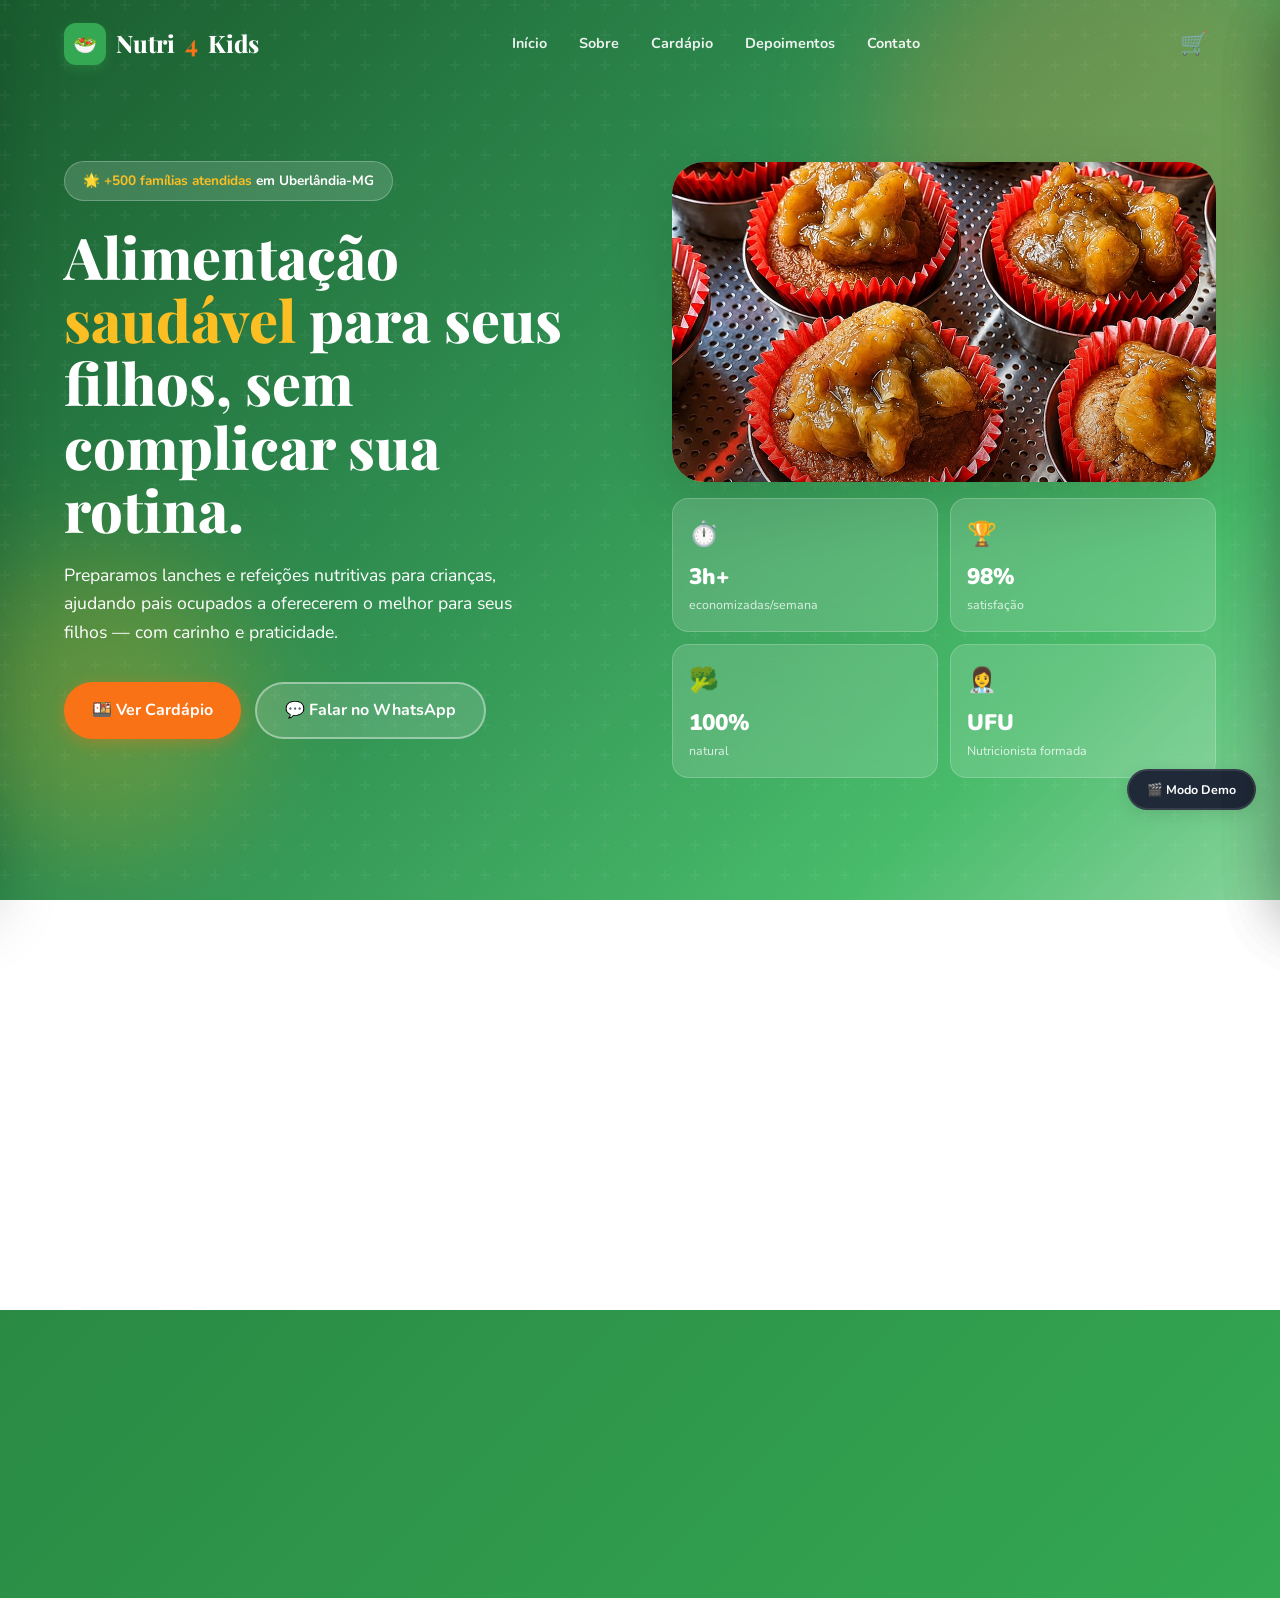
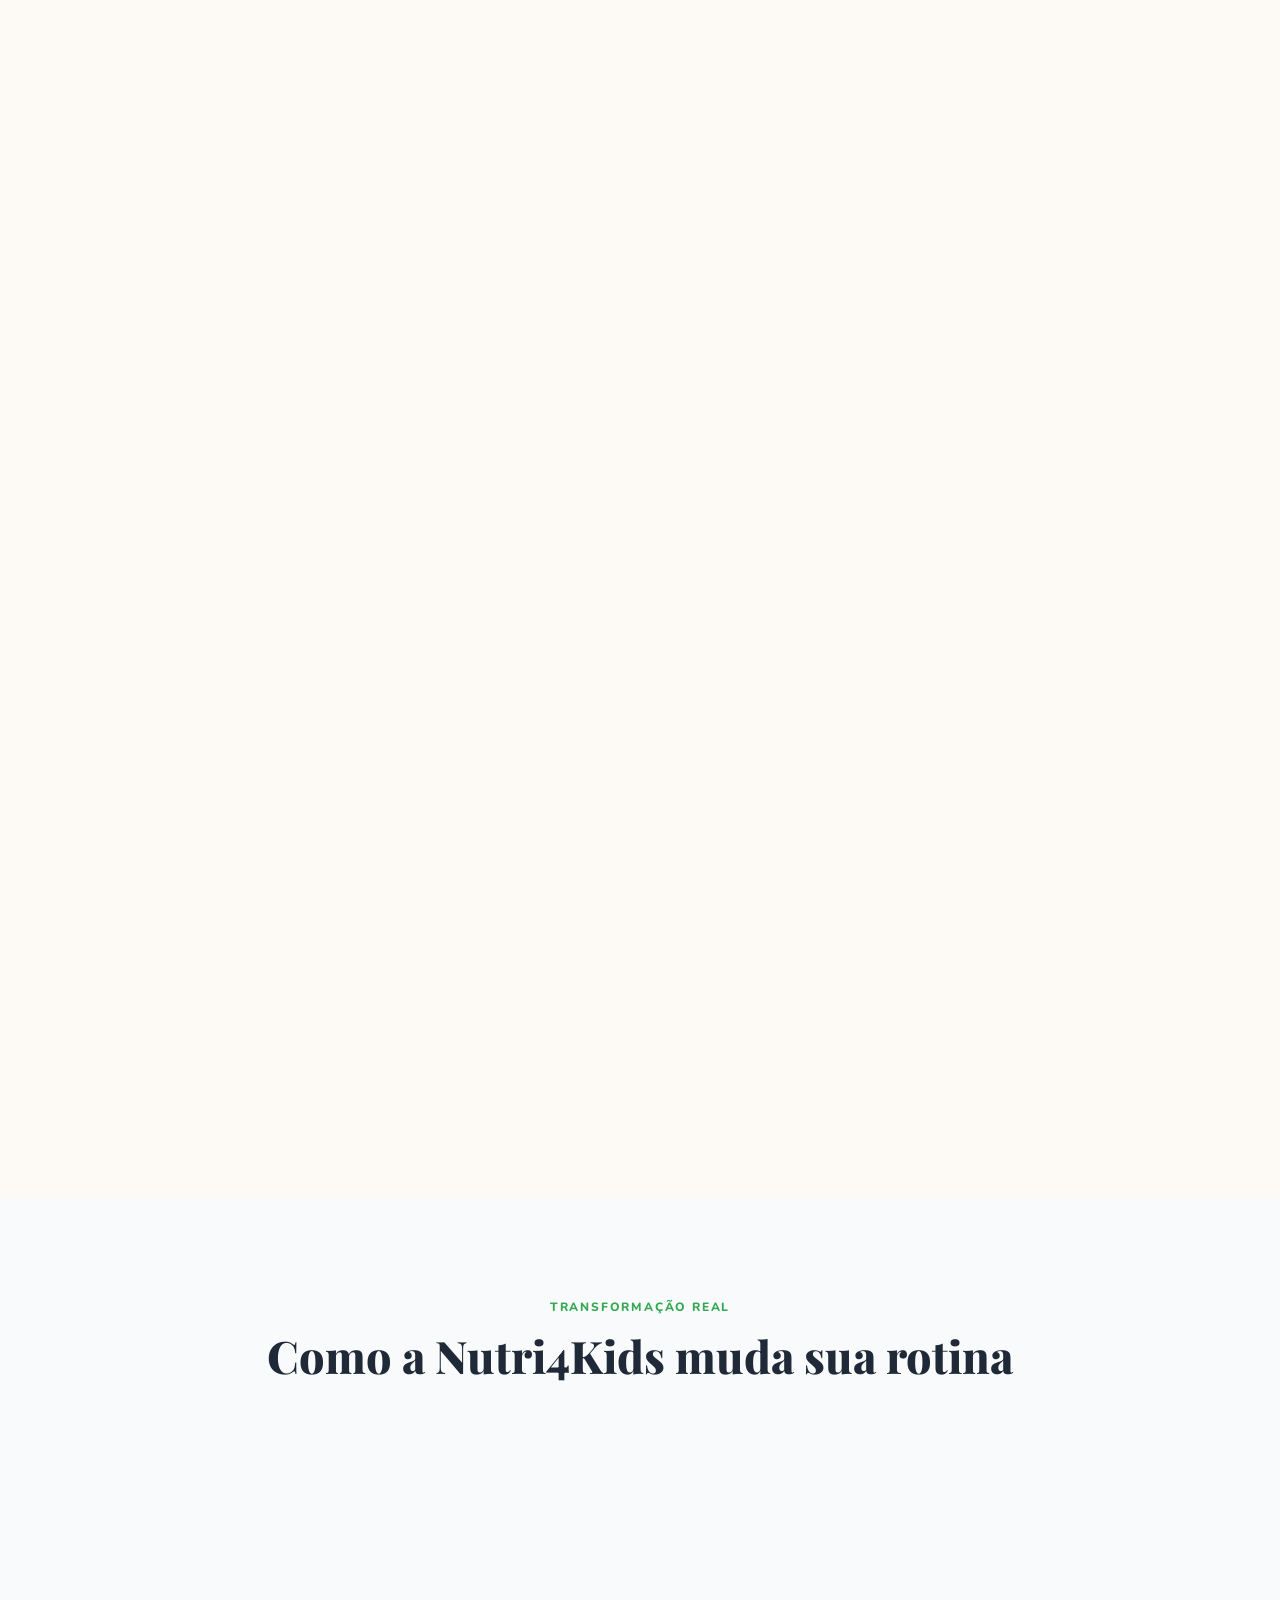
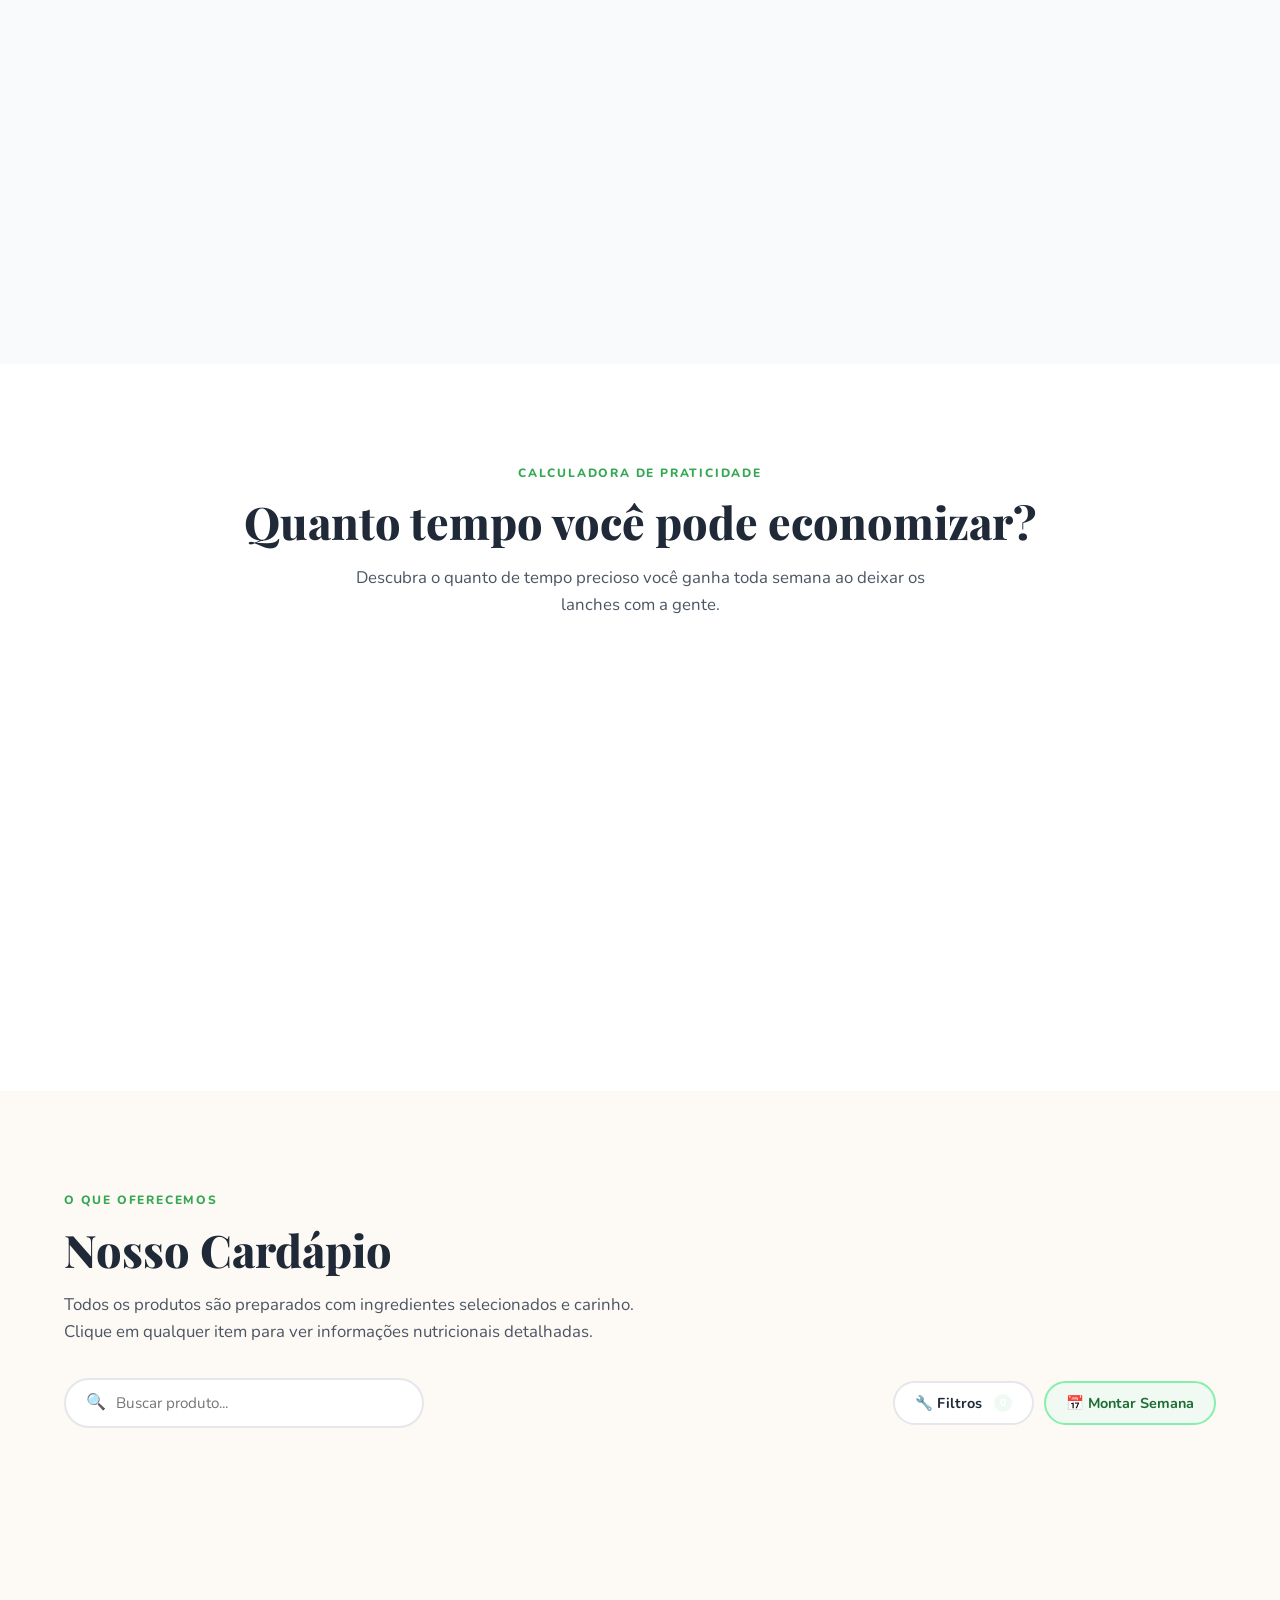
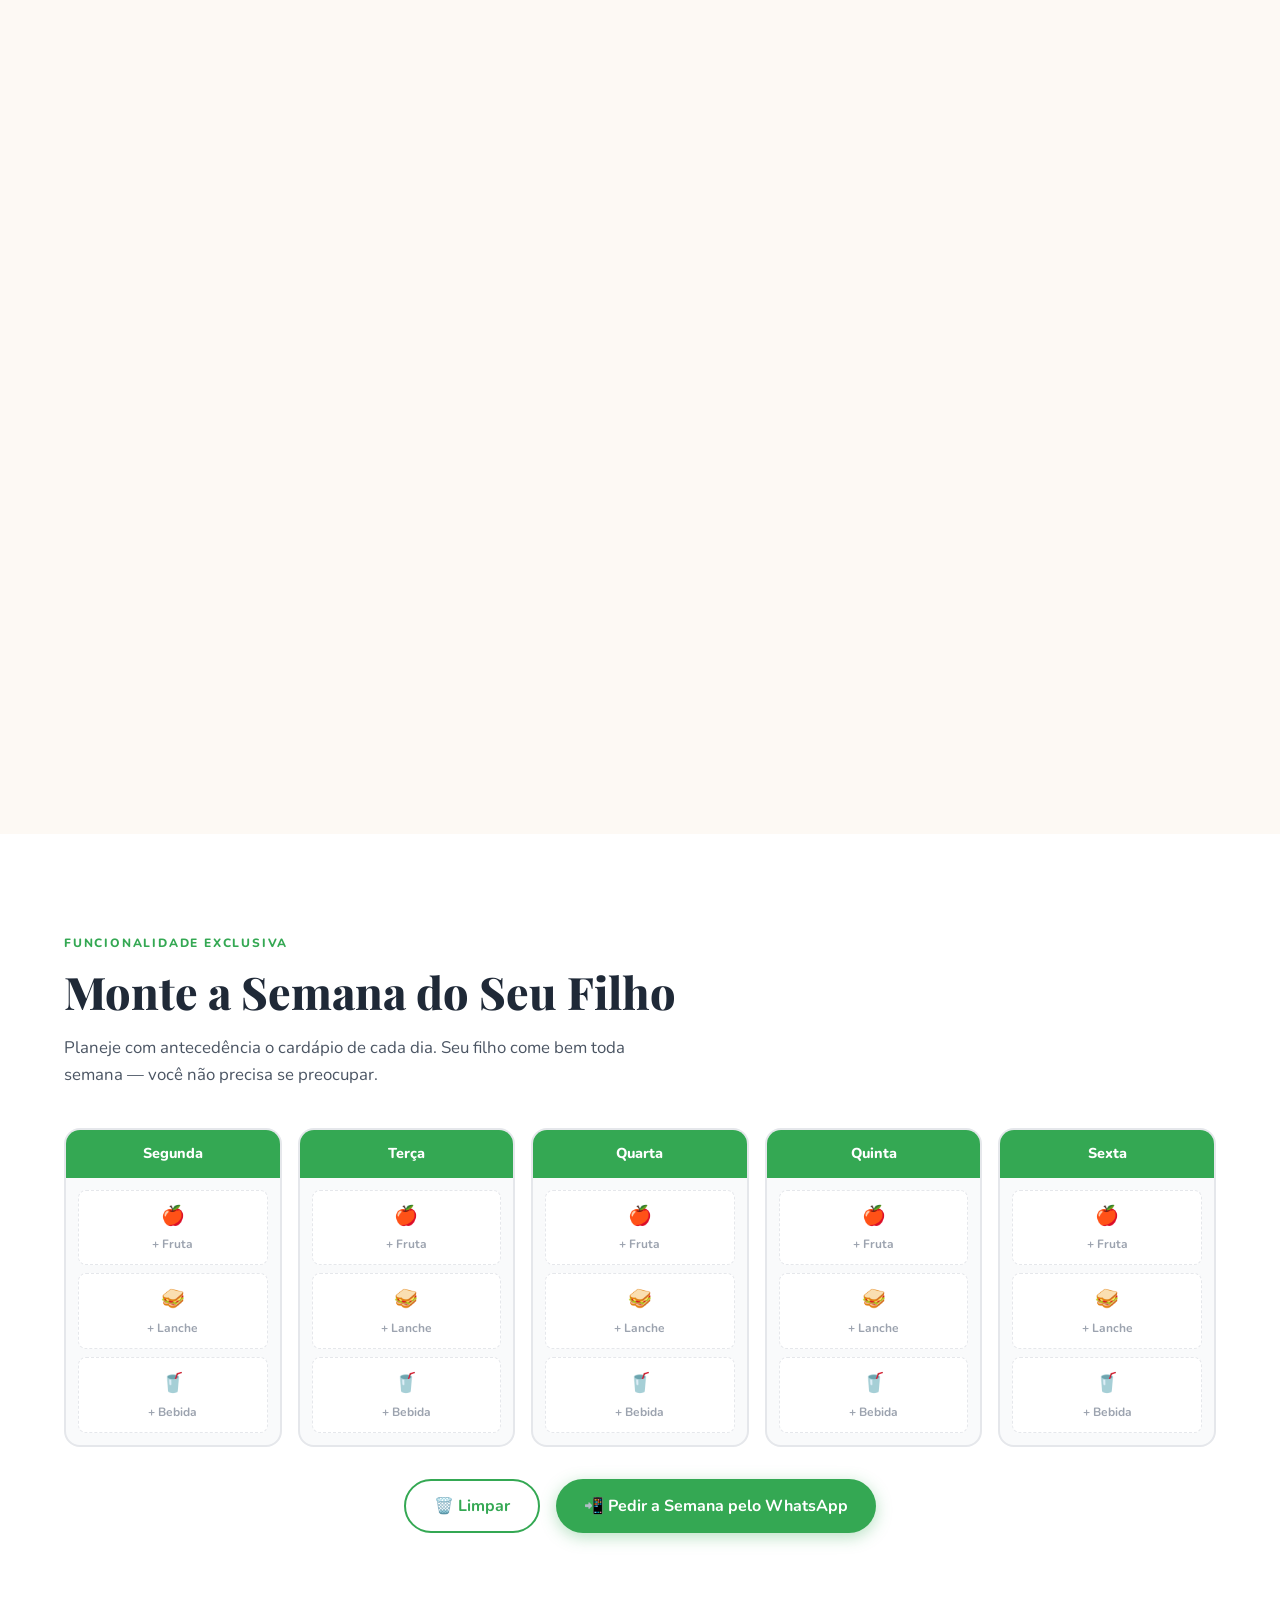
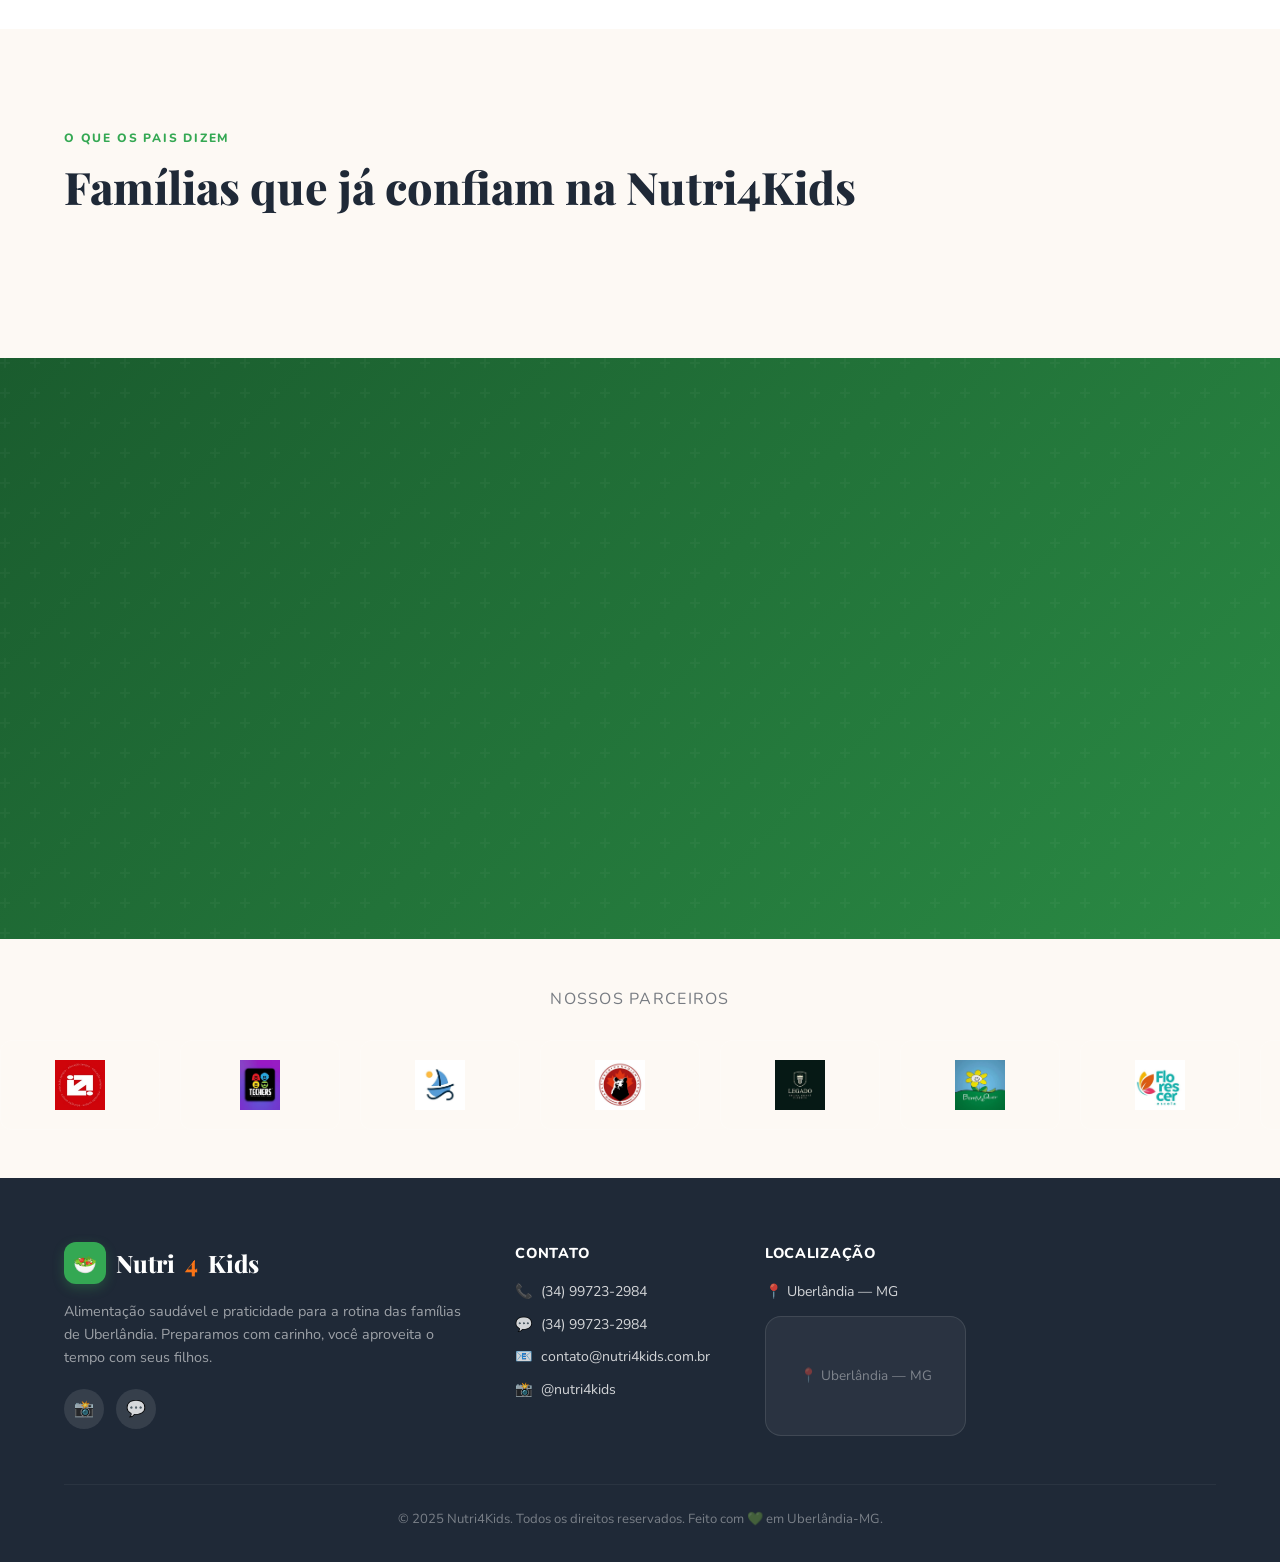
==== commit 5341b21b: "final boss master super plus go legal" ====
--- a/nutri4kids.html
+++ b/nutri4kids.html
@@ -95,13 +95,7 @@
             </a>
           </div>
           <div class="hero-trust">
-            <div class="hero-avatars">
-              <div>👩</div><div>👨</div><div>👩</div><div>👨</div>
-            </div>
-            <div class="hero-trust-text">
-              <strong>+500 famílias satisfeitas</strong>
-              Atendimento humanizado pela nutricionista
-            </div>
+            
           </div>
         </div>
         <div class="hero-visual">
@@ -150,11 +144,7 @@
         <div class="feature-title">Nutricionista Especializada</div>
         <div class="feature-desc">Formada na UFU, com experiência em nutrição infantil.</div>
       </div>
-      <div class="feature-card fade-in">
-        <div class="feature-icon">🚀</div>
-        <div class="feature-title">Entrega Prática</div>
-        <div class="feature-desc">Lanche na porta da escola, sem complicação.</div>
-      </div>
+      
       <div class="feature-card fade-in">
         <div class="feature-icon">🌿</div>
         <div class="feature-title">Ingredientes Selecionados</div>
@@ -427,11 +417,6 @@
       </div>
     </div>
 
-    <div class="carousel-controls">
-      <button class="carousel-btn" onclick="prevSlide()">←</button>
-      <div class="carousel-dots" id="carousel-dots"></div>
-      <button class="carousel-btn" onclick="nextSlide()">→</button>
-    </div>
   </div>
 </section>
 
@@ -459,6 +444,17 @@
 <!-- ============================================================
      FOOTER
      ============================================================ -->
+
+
+<!-- SEÇÃO PARCEIROS — cole ANTES do <footer> -->
+<section class="partners-section">
+  <p class="partners-title">Nossos parceiros</p>
+  <div class="carousel-track-wrap">
+    <div class="carousel-track" id="partners-track"></div>
+  </div>
+</section>
+
+
 <footer id="footer">
   <div class="container">
     <div class="footer-grid">
@@ -469,7 +465,7 @@
         </div>
         <p>Alimentação saudável e praticidade para a rotina das famílias de Uberlândia. Preparamos com carinho, você aproveita o tempo com seus filhos.</p>
         <div class="footer-social">
-          <a href="https://instagram.com/nutri4kids" target="_blank" title="Instagram">📸</a>
+          <a href="https://instagram.com/nutri4kidslancheiras" target="_blank" title="Instagram">📸</a>
           <a href="https://wa.me/5534997232984" target="_blank" title="WhatsApp">💬</a>
         </div>
       </div>
@@ -479,16 +475,7 @@
           <li class="contact-item"><span>📞</span> (34) 99723-2984</li>
           <li class="contact-item"><span>💬</span> <a href="https://wa.me/5534997232984" target="_blank">(34) 99723-2984</a></li>
           <li class="contact-item"><span>📧</span> <a href="mailto:contato@nutri4kids.com.br">contato@nutri4kids.com.br</a></li>
-          <li class="contact-item"><span>📸</span> <a href="https://instagram.com/nutri4kids" target="_blank">@nutri4kids</a></li>
-        </ul>
-      </div>
-      <div class="footer-col">
-        <h4>Escolas Parceiras</h4>
-        <ul>
-          <li>🏫 Nacional</li>
-          <li>🏫 Teachers</li>
-          <li>🏫 Navegantes</li>
-          <li>🏫 Maple Bear</li>
+          <li class="contact-item"><span>📸</span> <a href="https://instagram.com/nutri4kidslancheiras" target="_blank">@nutri4kids</a></li>
         </ul>
       </div>
       <div class="footer-col">
@@ -516,11 +503,24 @@
   </div>
   <div class="drawer-body" id="cart-body"></div>
   <div class="drawer-footer" id="cart-footer" style="display:none;">
-    <div class="cart-total-row"><span>Subtotal</span><span id="cart-subtotal">R$ 0,00</span></div>
-    <div class="cart-total-row"><span>Taxa de entrega</span><span>A combinar</span></div>
-    <div class="cart-total-row big"><span>Total</span><span id="cart-total">R$ 0,00</span></div>
-    <button class="btn btn-wa btn-wa-full" onclick="checkoutWhatsApp()">💬 Finalizar pelo WhatsApp</button>
-  </div>
+  <div class="cart-total-row"><span>Subtotal</span><span id="cart-subtotal">R$ 0,00</span></div>
+  <div class="cart-total-row"><span>Taxa de entrega</span><span>A combinar</span></div>
+  <div class="cart-total-row big"><span>Total</span><span id="cart-total">R$ 0,00</span></div>
+
+  <!-- Campos de identificação -->
+  <div class="customer-fields">
+    <div class="customer-field">
+      <label for="customer-name">👤 Seu nome</label>
+      <input type="text" id="customer-name" placeholder="Ex: João Silva" />
+    </div>
+    <div class="customer-field">
+      <label for="customer-address">📍 Seu endereço</label>
+      <input type="text" id="customer-address" placeholder="Ex: Rua das Flores, 123 - Bairro" />
+    </div>
+  </div>
+
+  <button class="btn btn-wa btn-wa-full" onclick="checkoutWhatsApp()">💬 Finalizar pelo WhatsApp</button>
+</div>
 </div>
 
 <!-- FILTERS DRAWER -->
@@ -594,599 +594,44 @@
   </div>
 </div>
 
-<!-- ============================================================
-     JAVASCRIPT
-     ============================================================ -->
+<script src="script.js"></script>
 <script>
-/* ============================================================
-   DATA - ATUALIZADO: Trocado 'emoji' por 'image'
-   ============================================================ */
-// IMPORTANTE: Crie a pasta img/produtos/ e coloque as imagens lá, 
-// ou atualize os caminhos abaixo para onde suas imagens estão.
-const PRODUCTS = [
-  { id:1,  name:'Bolacha Trackinas Saudável', price:8.90,  category:'lanches', image:'img/bolacha.jpeg', desc:'Biscoito integral saboroso, sem açúcar refinado. Perfeito para o lanche da tarde.', badges:['Mais Pedido'], tags:['semAcucar','semLactose','maisVendidos','lanches'], nutri:{ cal:120, prot:3, carb:22, fibra:4, acucar:2, lactose:false, gluten:false, tracosGluten:false } },
-  { id:2,  name:'Pão com Carne Moída',       price:15.90, category:'lanches', image:'img/produtos/pao-carne.jpg', desc:'Pão artesanal recheado com carne moída temperada. Rico em proteínas para seu filho crescer.', badges:['Favorito das Crianças'], tags:['maisVendidos','lanches'], nutri:{ cal:280, prot:16, carb:30, fibra:2, acucar:3, lactose:false, gluten:true, tracosGluten:false } },
-  { id:3,  name:'Sanduíche Natural',          price:14.90, category:'lanches', image:'img/produtos/sanduiche.jpg', desc:'Pão integral com recheio fresco, leve e nutritivo. O queridinho dos pais e das crianças!', badges:['Mais Pedido'], tags:['maisVendidos','lanches'], nutri:{ cal:230, prot:12, carb:28, fibra:5, acucar:3, lactose:false, gluten:true, tracosGluten:false } },
-  { id:4,  name:'Empada de Frango',           price:12.90, category:'lanches', image:'img/produtos/empada.jpg', desc:'Empada caseira com frango desfiado e temperos naturais. Deliciosa e sem conservantes.', badges:[], tags:['lanches','tracosGluten'], nutri:{ cal:210, prot:10, carb:24, fibra:1, acucar:2, lactose:false, gluten:false, tracosGluten:true } },
-  { id:5,  name:'Brownie Saudável',           price:9.90,  category:'lanches', image:'img/produtos/brownie.jpg', desc:'Brownie de cacau com aveia e sem açúcar refinado. Crianças amam — pais aprovam!', badges:['Favorito das Crianças'], tags:['semAcucar','lanches'], nutri:{ cal:180, prot:5, carb:20, fibra:6, acucar:4, lactose:false, gluten:false, tracosGluten:true } },
-  { id:6,  name:'Salada de Frutas',           price:13.90, category:'lanches', image:'img/produtos/salada-frutas.jpg', desc:'Mistura colorida de frutas da estação, fresquinha e sem adição de açúcar.', badges:[], tags:['semAcucar','semLactose','semGluten','vegetariano','lanches'], nutri:{ cal:95, prot:1, carb:22, fibra:4, acucar:12, lactose:false, gluten:false, tracosGluten:false } },
-  { id:7,  name:'Banana',                     price:4.90,  category:'frutas',  image:'img/produtos/banana.jpg', desc:'Banana madura e doce, rica em potássio e energia natural para seu filho.', badges:[], tags:['semAcucar','semLactose','semGluten','vegetariano','frutas'], nutri:{ cal:89, prot:1, carb:23, fibra:3, acucar:12, lactose:false, gluten:false, tracosGluten:false } },
-  { id:8,  name:'Maçã',                       price:5.90,  category:'frutas',  image:'img/produtos/maca.jpg', desc:'Maçã crocante e suculenta. Fonte de fibras e vitaminas essenciais para as crianças.', badges:[], tags:['semAcucar','semLactose','semGluten','vegetariano','frutas'], nutri:{ cal:72, prot:0, carb:19, fibra:2, acucar:14, lactose:false, gluten:false, tracosGluten:false } },
-  { id:9,  name:'Manga',                      price:6.90,  category:'frutas',  image:'img/produtos/manga.jpg', desc:'Manga selecionada, cheia de sabor tropical e vitamina A.', badges:['Favorito das Crianças'], tags:['semAcucar','semLactose','semGluten','vegetariano','frutas'], nutri:{ cal:99, prot:1, carb:25, fibra:3, acucar:22, lactose:false, gluten:false, tracosGluten:false } },
-  { id:10, name:'Mexerica',                   price:4.90,  category:'frutas',  image:'img/produtos/mexerica.jpg', desc:'Mexerica fresca e fácil de descascar, rica em vitamina C para a imunidade.', badges:[], tags:['semAcucar','semLactose','semGluten','vegetariano','frutas'], nutri:{ cal:53, prot:1, carb:13, fibra:2, acucar:10, lactose:false, gluten:false, tracosGluten:false } },
-  { id:11, name:'Suco de Uva',               price:8.90,  category:'sucos',   image:'img/produtos/suco-uva.jpg', desc:'Suco integral de uva, sem adição de açúcar. Rico em antioxidantes naturais.', badges:[], tags:['semAcucar','semLactose','semGluten','vegetariano','sucos'], nutri:{ cal:70, prot:1, carb:17, fibra:0, acucar:16, lactose:false, gluten:false, tracosGluten:false } },
-  { id:12, name:'Suco de Morango',           price:9.90,  category:'sucos',   image:'img/produtos/suco-morango.jpg', desc:'Suco natural de morango, fresquinho e sem conservantes. Sucesso garantido!', badges:['Mais Pedido'], tags:['semAcucar','semLactose','semGluten','vegetariano','maisVendidos','sucos'], nutri:{ cal:49, prot:1, carb:12, fibra:1, acucar:9, lactose:false, gluten:false, tracosGluten:false } },
-  { id:13, name:'Suco de Laranja',           price:7.90,  category:'sucos',   image:'img/produtos/suco-laranja.jpg', desc:'Laranja espremida na hora, fonte natural de vitamina C e energia para o dia.', badges:[], tags:['semAcucar','semLactose','semGluten','vegetariano','sucos'], nutri:{ cal:58, prot:1, carb:13, fibra:0, acucar:9, lactose:false, gluten:false, tracosGluten:false } },
-  { id:14, name:'Suco de Maracujá',          price:8.90,  category:'sucos',   image:'img/produtos/suco-maracuja.jpg', desc:'Maracujá natural, levemente adocicado. Calmante e delicioso para as crianças.', badges:[], tags:['semAcucar','semLactose','semGluten','vegetariano','sucos'], nutri:{ cal:60, prot:1, carb:14, fibra:1, acucar:11, lactose:false, gluten:false, tracosGluten:false } },
-];
-
-const TESTIMONIALS = [
-  { name:'Camila Rodrigues', role:'Mãe do Bernardo, 6 anos', text:'Meu filho adorou os lanches e eu ganhei muito mais praticidade na rotina. Não imagino mais a semana sem a Nutri4Kids!', emoji:'👩' },
-  { name:'Rafael Souza',     role:'Pai da Valentina, 8 anos', text:'A qualidade dos produtos é incrível. A gente sente que foi feito com carinho. Minha filha pede sempre o Brownie Saudável.', emoji:'👨' },
-  { name:'Fernanda Lima',    role:'Mãe do Enzo, 5 anos e Ana, 9 anos', text:'Tenho dois filhos com preferências diferentes e a Nutri4Kids atende os dois muito bem. O atendimento é nota 10!', emoji:'👩' },
-  { name:'Gustavo Martins',  role:'Pai do Pedro, 7 anos', text:'Minha preocupação com alimentação do meu filho diminuiu muito. Sei que ele está comendo bem mesmo nos dias mais corridos.', emoji:'👨' },
-  { name:'Juliana Costa',    role:'Mãe da Sofia, 4 anos', text:'A Nutri4Kids foi a solução que eu precisava. Rápido, saudável e minha filha ama. O Suco de Morango é o favorito dela!', emoji:'👩' },
-  { name:'Marcelo Alves',    role:'Pai do Lucas, 10 anos', text:'Produto de altíssima qualidade. Percebi que meu filho está mais disposto na escola desde que começamos a pedir. Recomendo!', emoji:'👨' },
-];
-
-const DAYS = ['Segunda','Terça','Quarta','Quinta','Sexta'];
-
-/* ============================================================
-   STATE
-   ============================================================ */
-let cart = JSON.parse(localStorage.getItem('n4k_cart') || '[]');
-let activeFilters = new Set();
-let searchTerm = '';
-let slideIndex = 0;
-let weekPlan = JSON.parse(localStorage.getItem('n4k_week') || JSON.stringify(DAYS.map(d => ({ day:d, fruta:null, lanche:null, bebida:null }))));
-let weekPickerState = null; // {dayIndex, slotType}
-
-/* ============================================================
-   HEADER SCROLL
-   ============================================================ */
-window.addEventListener('scroll', () => {
-  const h = document.getElementById('header');
-  if(h) h.classList.toggle('scrolled', window.scrollY > 60);
-});
-
-/* ============================================================
-   SCROLL ANIMATION (fade-in)
-   ============================================================ */
-const observer = new IntersectionObserver((entries) => {
-  entries.forEach((e, i) => {
-    if (e.isIntersecting) {
-      setTimeout(() => e.target.classList.add('visible'), i * 80);
-      observer.unobserve(e.target);
-    }
+  (function() {
+  const partners = [
+    { name: 'Nacional',            src: 'img/nacional.png' },
+    { name: 'Techers',             src: 'img/techers.png' },
+    { name: 'Navegantes',          src: 'img/navegantes.png' },
+    { name: 'Maple Bear',          src: 'img/maple-bear.png' },
+    { name: 'Legado',              src: 'img/legado.png' },
+    { name: 'Bem me Quer',         src: 'img/bem-me-quer.png' },
+    { name: 'Florescer',           src: 'img/florescer.png' },
+    { name: 'Logosófico',          src: 'img/logosofico.png' },
+    { name: 'Espaço Letrado',      src: 'img/espaco-letrado.png' },
+    { name: 'Inst. Fernando Mota', src: 'img/fernando-mota.png' },
+    { name: 'Sankhya',             src: 'img/sankhya.png' },
+    { name: 'COT',                 src: 'img/cot.png' },
+    { name: 'Aciub',               src: 'img/aciub.png' },
+    { name: 'Maqnelson',           src: 'img/maqnelson.png' },
+  ];
+
+  const track = document.getElementById('partners-track');
+  if (!track) return;
+
+  [...partners, ...partners].forEach(p => {
+    const card = document.createElement('div');
+    card.className = 'partner-card';
+
+    const img = document.createElement('img');
+    img.src = p.src;
+    img.alt = p.name;
+    img.width = 120;
+    img.height = 50;
+
+    card.appendChild(img);
+    track.appendChild(card);
   });
-}, { threshold: 0.1 });
-document.querySelectorAll('.fade-in').forEach(el => observer.observe(el));
-
-/* ============================================================
-   COUNTER ANIMATION
-   ============================================================ */
-const counterObs = new IntersectionObserver((entries) => {
-  entries.forEach(e => {
-    if (e.isIntersecting) {
-      const el = e.target;
-      const target = parseInt(el.dataset.target);
-      const duration = 1800;
-      const start = performance.now();
-      const tick = now => {
-        const progress = Math.min((now - start) / duration, 1);
-        const ease = 1 - Math.pow(1 - progress, 3);
-        el.textContent = Math.floor(ease * target).toLocaleString('pt-BR');
-        if (progress < 1) requestAnimationFrame(tick);
-      };
-      requestAnimationFrame(tick);
-      counterObs.unobserve(el);
-    }
-  });
-}, { threshold: 0.3 });
-document.querySelectorAll('.counter').forEach(el => counterObs.observe(el));
-
-/* ============================================================
-   TIMELINE OBSERVER
-   ============================================================ */
-const tlObs = new IntersectionObserver((entries) => {
-  entries.forEach(e => { if (e.isIntersecting) { e.target.classList.add('visible'); tlObs.unobserve(e.target); } });
-}, { threshold: 0.3 });
-document.querySelectorAll('.tl-item').forEach((el, i) => {
-  setTimeout(() => tlObs.observe(el), i * 100);
-});
-
-/* ============================================================
-   PRODUCTS - ATUALIZADO: Usando tag img
-   ============================================================ */
-function renderProducts() {
-  const grid = document.getElementById('products-grid');
-  if(!grid) return;
-  
-  let filtered = PRODUCTS.filter(p => {
-    const matchSearch = !searchTerm || p.name.toLowerCase().includes(searchTerm.toLowerCase());
-    const matchFilters = activeFilters.size === 0 || [...activeFilters].every(f => p.tags.includes(f));
-    return matchSearch && matchFilters;
-  });
-
-  if (filtered.length === 0) {
-    grid.innerHTML = `<div class="no-results"><div class="icon">🔍</div><p>Nenhum produto encontrado.<br><small>Tente outros filtros ou termos.</small></p></div>`;
-    return;
-  }
-
-  grid.innerHTML = filtered.map(p => `
-    <div class="product-card fade-in" onclick="openNutri(${p.id})">
-      <div class="product-img">
-        <div class="product-badges">${p.badges.map(b => `<span class="badge ${b === 'Mais Pedido' ? 'badge-hot' : 'badge-fav'}">${b === 'Mais Pedido' ? '🔥' : '⭐'} ${b}</span>`).join('')}</div>
-        <!-- Trocado emoji por imagem -->
-        <img src="${p.image}" alt="${p.name}">
-      </div>
-      <div class="product-info">
-        <div class="product-name">${p.name}</div>
-        <div class="product-desc">${p.desc}</div>
-        <div class="product-footer">
-          <div class="product-price">R$ ${p.price.toFixed(2).replace('.',',')}</div>
-          <button class="add-btn" onclick="event.stopPropagation();addToCart(${p.id})" title="Adicionar ao carrinho">+</button>
-        </div>
-      </div>
-    </div>
-  `).join('');
-
-  // re-observe new fade-in elements
-  grid.querySelectorAll('.fade-in').forEach(el => observer.observe(el));
-}
-
-function filterProducts() {
-  const input = document.getElementById('search-input');
-  if(input) searchTerm = input.value;
-  renderProducts();
-}
-
-function toggleFilter(el) {
-  const f = el.dataset.filter;
-  if (activeFilters.has(f)) { activeFilters.delete(f); el.classList.remove('active'); }
-  else                        { activeFilters.add(f);    el.classList.add('active'); }
-  renderProducts();
-  updateFilterBadge();
-}
-
-function updateFilterBadge() {
-  const badge = document.getElementById('fc-badge');
-  if (badge) {
-    badge.textContent = activeFilters.size;
-    badge.style.display = activeFilters.size > 0 ? 'inline-flex' : 'none';
-  }
-}
-
-function clearFilters() {
-  activeFilters.clear();
-  document.querySelectorAll('.filter-tag').forEach(el => el.classList.remove('active'));
-  renderProducts();
-  updateFilterBadge();
-}
-
-/* ============================================================
-   CART - ATUALIZADO: Usando tag img
-   ============================================================ */
-function addToCart(id) {
-  const p = PRODUCTS.find(x => x.id === id);
-  const existing = cart.find(x => x.id === id);
-  if (existing) existing.qty++;
-  else cart.push({ id, qty: 1 });
-  saveCart();
-  updateCartUI();
-  animateCartBtn();
-  showRecommendation(p);
-}
-
-function saveCart() { localStorage.setItem('n4k_cart', JSON.stringify(cart)); }
-
-function updateCartUI() {
-  const count = cart.reduce((s, x) => s + x.qty, 0);
-  const countEl = document.getElementById('cart-count');
-  if(countEl) {
-      countEl.textContent = count;
-      countEl.classList.toggle('show', count > 0);
-  }
-  renderCart();
-}
-
-function renderCart() {
-  const body   = document.getElementById('cart-body');
-  const footer = document.getElementById('cart-footer');
-  if(!body || !footer) return;
-
-  if (cart.length === 0) {
-    body.innerHTML = `<div class="cart-empty"><div class="icon">🛒</div><p style="font-weight:700;font-size:1rem;">Seu carrinho está vazio</p><p style="font-size:.85rem;margin-top:8px;color:var(--gray-400);">Adicione itens do cardápio para começar seu pedido.</p></div>`;
-    footer.style.display = 'none';
-    return;
-  }
-
-  let total = 0;
-  body.innerHTML = cart.map(item => {
-    const p = PRODUCTS.find(x => x.id === item.id);
-    const sub = p.price * item.qty;
-    total += sub;
-    return `
-      <div class="cart-item">
-        <!-- Trocado emoji por imagem -->
-        <div class="cart-item-img"><img src="${p.image}" alt="${p.name}"></div>
-        <div class="cart-item-info">
-          <div class="cart-item-name">${p.name}</div>
-          <div class="cart-item-price">R$ ${p.price.toFixed(2).replace('.',',')} un</div>
-          <div class="cart-item-controls">
-            <button class="qty-btn" onclick="changeQty(${item.id},-1)">−</button>
-            <span class="qty-num">${item.qty}</span>
-            <button class="qty-btn" onclick="changeQty(${item.id},1)">+</button>
-            <span class="remove-item" onclick="removeItem(${item.id})">🗑️ Remover</span>
-          </div>
-        </div>
-        <div style="font-size:.9rem;font-weight:800;color:var(--green-600);flex-shrink:0;padding-top:8px;">R$ ${sub.toFixed(2).replace('.',',')}</div>
-      </div>`;
-  }).join('');
-
-  const subtotalEl = document.getElementById('cart-subtotal');
-  const totalEl = document.getElementById('cart-total');
-  if(subtotalEl) subtotalEl.textContent = `R$ ${total.toFixed(2).replace('.',',')}`;
-  if(totalEl) totalEl.textContent    = `R$ ${total.toFixed(2).replace('.',',')}`;
-  footer.style.display = 'block';
-}
-
-function changeQty(id, delta) {
-  const item = cart.find(x => x.id === id);
-  if (!item) return;
-  item.qty += delta;
-  if (item.qty <= 0) cart = cart.filter(x => x.id !== id);
-  saveCart();
-  updateCartUI();
-}
-
-function removeItem(id) {
-  cart = cart.filter(x => x.id !== id);
-  saveCart();
-  updateCartUI();
-}
-
-function animateCartBtn() {
-  const btn = document.querySelector('.cart-btn');
-  if(!btn) return;
-  btn.style.transform = 'scale(1.3)';
-  setTimeout(() => btn.style.transform = '', 300);
-}
-
-function checkoutWhatsApp() {
-  if (cart.length === 0) return;
-  let msg = 'Olá, gostaria de fazer o seguinte pedido:\n\n*ITENS:*\n\n';
-  let total = 0;
-  let totalItems = 0;
-  cart.forEach(item => {
-    const p = PRODUCTS.find(x => x.id === item.id);
-    const sub = p.price * item.qty;
-    total += sub;
-    totalItems += item.qty;
-    msg += `• ${item.qty}x ${p.name} - R$ ${sub.toFixed(2).replace('.',',')}\n`;
-  });
-  msg += `\n*TOTAL DE ITENS:* ${totalItems}`;
-  msg += `\n*VALOR TOTAL:* R$ ${total.toFixed(2).replace('.',',')}`;
-  window.open(`https://wa.me/5534997232984?text=${encodeURIComponent(msg)}`, '_blank');
-}
-
-/* ============================================================
-   RECOMMENDATIONS
-   ============================================================ */
-const RECOMMENDATIONS = {
-  lanches: { title:'🥤 Que tal uma bebida?', msg:'Combina perfeitamente com um suco natural fresquinho!', icon:'🥤' },
-  frutas:  { title:'🍫 Adicione um docinho!', msg:'Uma fruta combina muito bem com o Brownie Saudável.', icon:'🍫' },
-  sucos:   { title:'🥪 Adicione um lanche!', msg:'O Sanduíche Natural complementa seu pedido perfeitamente.', icon:'🥪' },
-};
-let recTimeout;
-function showRecommendation(product) {
-  const rec = RECOMMENDATIONS[product.category];
-  if (!rec) return;
-  clearTimeout(recTimeout);
-  const iconEl = document.getElementById('rec-icon');
-  const titleEl = document.getElementById('rec-title');
-  const msgEl = document.getElementById('rec-msg');
-  const toastEl = document.getElementById('rec-toast');
-  
-  if(iconEl) iconEl.textContent  = rec.icon;
-  if(titleEl) titleEl.textContent = rec.title;
-  if(msgEl) msgEl.textContent   = rec.msg;
-  if(toastEl) {
-      toastEl.classList.add('show');
-      recTimeout = setTimeout(() => toastEl.classList.remove('show'), 4000);
-  }
-}
-
-/* ============================================================
-   NUTRI DRAWER - ATUALIZADO: Usando tag img
-   ============================================================ */
-function openNutri(id) {
-  const p = PRODUCTS.find(x => x.id === id);
-  const n = p.nutri;
-  const bodyEl = document.getElementById('nutri-body');
-  if(!bodyEl) return;
-  
-  const maxVal = { cal:400, prot:30, carb:50, fibra:10, acucar:30 };
-  bodyEl.innerHTML = `
-    <div class="nutri-header">
-      <!-- Trocado emoji por imagem -->
-      <img src="${p.image}" alt="${p.name}">
-      <div class="nutri-name">${p.name}</div>
-      <div class="nutri-price">R$ ${p.price.toFixed(2).replace('.',',')}</div>
-      <div class="nutri-desc">${p.desc}</div>
-      <div class="nutri-badges">
-        <span class="nutri-badge ${n.lactose ? 'no' : 'ok'}">${n.lactose ? '⚠️ Contém lactose' : '✅ Sem lactose'}</span>
-        <span class="nutri-badge ${n.gluten  ? 'no' : 'ok'}">${n.gluten  ? '⚠️ Contém glúten' : '✅ Sem glúten'}</span>
-        ${n.tracosGluten ? '<span class="nutri-badge no">⚠️ Traços de glúten</span>' : ''}
-        ${n.acucar <= 5 ? '<span class="nutri-badge ok">✅ Sem açúcar refinado</span>' : ''}
-        ${n.fibra  >= 3 ? '<span class="nutri-badge ok">✅ Fonte de fibras</span>'   : ''}
-      </div>
-    </div>
-    <h4 style="font-size:.8rem;font-weight:800;text-transform:uppercase;letter-spacing:.1em;color:var(--gray-400);margin-bottom:16px;">Informações Nutricionais (por porção)</h4>
-    <div class="nutri-macros">
-      ${[
-        { label:'Calorias', val:`${n.cal} kcal`, max:maxVal.cal, pct:n.cal },
-        { label:'Proteínas', val:`${n.prot}g`, max:maxVal.prot, pct:n.prot },
-        { label:'Carboidratos', val:`${n.carb}g`, max:maxVal.carb, pct:n.carb },
-        { label:'Fibras', val:`${n.fibra}g`, max:maxVal.fibra, pct:n.fibra },
-        { label:'Açúcares', val:`${n.acucar}g`, max:maxVal.acucar, pct:n.acucar },
-      ].map(m => `
-        <div class="macro-row">
-          <div class="macro-label">${m.label}</div>
-          <div style="display:flex;align-items:center;gap:12px;">
-            <div class="macro-bar"><div class="macro-bar-fill" style="width:${Math.min((m.pct/m.max)*100,100)}%"></div></div>
-            <div class="macro-val">${m.val}</div>
-          </div>
-        </div>`).join('')}
-    </div>
-    <div style="margin-top:24px;">
-      <button class="btn btn-primary" style="width:100%;justify-content:center;" onclick="addToCart(${p.id});closeAllDrawers();">
-        + Adicionar ao Carrinho — R$ ${p.price.toFixed(2).replace('.',',')}
-      </button>
-    </div>`;
-  openDrawer('nutri');
-}
-
-/* ============================================================
-   SEMANA SEMANAL - ATUALIZADO: Usando tag img
-   ============================================================ */
-function renderWeekGrid() {
-  const grid = document.getElementById('week-grid');
-  if(!grid) return;
-  grid.innerHTML = weekPlan.map((dayObj, di) => `
-    <div class="day-card">
-      <div class="day-header">${dayObj.day}</div>
-      <div class="day-slots">
-        ${['fruta','lanche','bebida'].map(type => {
-          const item = dayObj[type] ? PRODUCTS.find(p => p.id === dayObj[type]) : null;
-          const icons = { fruta:'🍎', lanche:'🥪', bebida:'🥤' };
-          const labels = { fruta:'Fruta', lanche:'Lanche', bebida:'Bebida' };
-          // Trocado emoji por imagem no slot preenchido
-          const iconContent = item ? `<img src="${item.image}" alt="${item.name}">` : icons[type];
-          
-          return `<div class="day-slot ${item ? 'filled' : ''}" onclick="openWeekPicker(${di},'${type}')">
-            <span class="slot-icon">${iconContent}</span>
-            <span class="slot-name">${item ? item.name.split(' ').slice(0,2).join(' ') : '+ '+labels[type]}</span>
-            ${item ? `<span class="slot-label">R$ ${item.price.toFixed(2).replace('.',',')}</span>` : ''}
-          </div>`;
-        }).join('')}
-      </div>
-    </div>`).join('');
-  updateWeekSummary();
-}
-
-function openWeekPicker(dayIndex, slotType) {
-  weekPickerState = { dayIndex, slotType };
-  const labels = { fruta:'uma Fruta', lanche:'um Lanche', bebida:'uma Bebida' };
-  const cats   = { fruta:'frutas', lanche:'lanches', bebida:'sucos' };
-  const options = PRODUCTS.filter(p => p.category === cats[slotType]);
-  
-  const titleEl = document.getElementById('week-drawer-title');
-  const bodyEl = document.getElementById('weekly-body');
-  if(!titleEl || !bodyEl) return;
-  
-  titleEl.textContent = `${weekPlan[dayIndex].day} — Escolha ${labels[slotType]}`;
-  bodyEl.innerHTML = `
-    <div class="slot-picker-items">
-      <div class="slot-item" onclick="selectWeekItem(null)">
-        <span class="slot-item-icon">❌</span>
-        <span class="slot-item-name">Nenhum</span>
-      </div>
-      ${options.map(p => `
-        <div class="slot-item ${weekPlan[dayIndex][slotType] === p.id ? 'selected' : ''}" onclick="selectWeekItem(${p.id})">
-          <!-- Trocado emoji por imagem no seletor -->
-          <span class="slot-item-icon"><img src="${p.image}" alt="${p.name}"></span>
-          <div>
-            <div class="slot-item-name">${p.name}</div>
-            <div style="font-size:.78rem;color:var(--green-600);font-weight:700;">R$ ${p.price.toFixed(2).replace('.',',')}</div>
-          </div>
-        </div>`).join('')}
-    </div>`;
-  openDrawer('weekly');
-}
-
-function selectWeekItem(productId) {
-  if (!weekPickerState) return;
-  const { dayIndex, slotType } = weekPickerState;
-  weekPlan[dayIndex][slotType] = productId;
-  localStorage.setItem('n4k_week', JSON.stringify(weekPlan));
-  closeAllDrawers();
-  renderWeekGrid();
-}
-
-function updateWeekSummary() {
-  const summaryEl = document.getElementById('week-summary');
-  const contentEl = document.getElementById('week-summary-content');
-  if(!summaryEl || !contentEl) return;
-  
-  const hasAny = weekPlan.some(d => d.fruta || d.lanche || d.bebida);
-  if (!hasAny) { summaryEl.classList.remove('show'); return; }
-  summaryEl.classList.add('show');
-  let total = 0;
-  contentEl.innerHTML = weekPlan.map(d => {
-    const items = [d.fruta, d.lanche, d.bebida].filter(Boolean).map(id => PRODUCTS.find(p => p.id === id));
-    if (!items.length) return '';
-    items.forEach(p => total += p.price);
-    // Mantido emoji aqui apenas como marcador de texto, não imagem do produto
-    const textIcons = { frutas: '🍎', lanches: '🥪', sucos: '🥤' };
-    return `<div style="margin-bottom:16px;"><strong>${d.day}:</strong> ${items.map(p => textIcons[p.category] + ' ' + p.name).join(' · ')}</div>`;
-  }).join('');
-  contentEl.innerHTML += `<div style="border-top:1px solid var(--gray-200);padding-top:12px;font-weight:800;color:var(--green-600);">Total estimado: R$ ${total.toFixed(2).replace('.',',')}</div>`;
-}
-
-function clearWeekPlan() {
-  weekPlan = DAYS.map(d => ({ day:d, fruta:null, lanche:null, bebida:null }));
-  localStorage.setItem('n4k_week', JSON.stringify(weekPlan));
-  renderWeekGrid();
-}
-
-function sendWeekToWhatsApp() {
-  const hasAny = weekPlan.some(d => d.fruta || d.lanche || d.bebida);
-  if (!hasAny) { alert('Monte a semana antes de enviar! Clique nos slots para escolher os itens.'); return; }
-  let msg = 'Olá! Gostaria de fazer o pedido semanal:\n\n';
-  let total = 0;
-  const textIcons = { frutas: '🍎', lanches: '🥪', sucos: '🥤' };
-  
-  weekPlan.forEach(d => {
-    const items = [d.fruta, d.lanche, d.bebida].filter(Boolean).map(id => PRODUCTS.find(p => p.id === id));
-    if (!items.length) return;
-    msg += `*${d.day.toUpperCase()}*\n`;
-    items.forEach(p => { msg += `• ${textIcons[p.category]} ${p.name} - R$ ${p.price.toFixed(2).replace('.',',')}\n`; total += p.price; });
-    msg += '\n';
-  });
-  msg += `*TOTAL ESTIMADO: R$ ${total.toFixed(2).replace('.',',')}*`;
-  window.open(`https://wa.me/5534997232984?text=${encodeURIComponent(msg)}`, '_blank');
-}
-
-/* ============================================================
-   SIMULADOR
-   ============================================================ */
-function calcTime(n) {
-  document.querySelectorAll('.sim-option').forEach(el => el.classList.remove('active'));
-  const activeOpt = document.querySelector(`.sim-option[data-v="${n}"]`);
-  if(activeOpt) activeOpt.classList.add('active');
-  
-  const times = { 1: [1,45], 2: [3,30], 3: [5,15] };
-  const [h, m] = times[n];
-  const timeEl = document.getElementById('sim-time');
-  if(timeEl) timeEl.textContent = `${h}h ${m}min`;
-  
-  const extras = {
-    1: ['⚡ Mais tempo para descansar', '❤️ Momentos com seu filho'],
-    2: ['⚡ Tempo de qualidade a mais', '❤️ Menos estresse na semana'],
-    3: ['⚡ Quase meio turno de trabalho!', '❤️ Uma família muito mais tranquila'],
-  };
-  const extrasEl = document.getElementById('sim-extras');
-  if(extrasEl) extrasEl.innerHTML = extras[n].map(e => `<div class="sim-extra">✅ ${e}</div>`).join('');
-  
-  const resultEl = document.getElementById('sim-result');
-  if(resultEl) resultEl.classList.add('show');
-}
-
-/* ============================================================
-   TESTIMONIALS CAROUSEL
-   ============================================================ */
-function renderTestimonials() {
-  const track = document.getElementById('testimonials-track');
-  const dots = document.getElementById('carousel-dots');
-  if(!track || !dots) return;
-  
-  track.innerHTML = TESTIMONIALS.map(t => `
-    <div class="testimonial-card">
-      <div class="testimonial-stars">★★★★★</div>
-      <div class="testimonial-text">"${t.text}"</div>
-      <div class="testimonial-author">
-        <div class="testimonial-avatar">${t.emoji}</div>
-        <div>
-          <div class="testimonial-name">${t.name}</div>
-          <div class="testimonial-role">${t.role}</div>
-        </div>
-      </div>
-    </div>`).join('');
-
-  dots.innerHTML = TESTIMONIALS.map((_, i) => `<div class="carousel-dot ${i===0?'active':''}" onclick="goSlide(${i})"></div>`).join('');
-  setSlide(0);
-}
-
-function setSlide(index) {
-  const track = document.getElementById('testimonials-track');
-  if(!track) return;
-  const cards = track.querySelectorAll('.testimonial-card');
-  if(cards.length === 0) return;
-  
-  const w = cards[0].offsetWidth + 24;
-  const maxIndex = Math.max(0, TESTIMONIALS.length - Math.floor(track.parentElement.offsetWidth / w));
-  slideIndex = Math.max(0, Math.min(index, maxIndex));
-  track.style.transform = `translateX(-${slideIndex * w}px)`;
-  document.querySelectorAll('.carousel-dot').forEach((d, i) => d.classList.toggle('active', i === slideIndex));
-}
-
-function nextSlide() { setSlide(slideIndex + 1); }
-function prevSlide() { setSlide(slideIndex - 1); }
-function goSlide(i) { setSlide(i); }
-
-// auto-play
-setInterval(() => { setSlide(slideIndex + 1 >= TESTIMONIALS.length ? 0 : slideIndex + 1); }, 5000);
-
-/* ============================================================
-   DRAWERS
-   ============================================================ */
-function openDrawer(name) {
-  closeAllDrawers(false);
-  const drawer = document.getElementById(`drawer-${name}`);
-  const overlay = document.getElementById('overlay');
-  if(drawer) drawer.classList.add('open');
-  if(overlay) overlay.classList.add('open');
-  document.body.style.overflow = 'hidden';
-}
-
-function closeAllDrawers(restoreScroll = true) {
-  document.querySelectorAll('.drawer').forEach(d => d.classList.remove('open'));
-  const overlay = document.getElementById('overlay');
-  if(overlay) overlay.classList.remove('open');
-  if (restoreScroll) document.body.style.overflow = '';
-}
-
-/* ============================================================
-   MOBILE MENU
-   ============================================================ */
-function toggleMobileMenu() {
-  // simple: scroll to top on mobile
-  window.scrollTo({ top: 0, behavior: 'smooth' });
-}
-function scrollTo(id) { 
-    const el = document.getElementById(id);
-    if(el) el.scrollIntoView({ behavior:'smooth' }); 
-}
-
-/* ============================================================
-   MODO DEMO
-   ============================================================ */
-function runDemo() {
-  // clear cart first
-  cart = [];
-  // add demo items
-  [3, 12, 7].forEach(id => { cart.push({ id, qty: id === 3 ? 2 : 1 }); });
-  saveCart();
-  updateCartUI();
-  // set week plan
-  weekPlan[0] = { day:'Segunda', fruta:7, lanche:3, bebida:11 };
-  weekPlan[1] = { day:'Terça',   fruta:8, lanche:4, bebida:13 };
-  localStorage.setItem('n4k_week', JSON.stringify(weekPlan));
-  renderWeekGrid();
-  // open cart
-  setTimeout(() => openDrawer('cart'), 400);
-}
-
-/* ============================================================
-   INIT
-   ============================================================ */
-document.addEventListener('DOMContentLoaded', () => {
-  renderProducts();
-  renderTestimonials();
-  renderWeekGrid();
-  updateCartUI();
-});
+})();
 </script>
+<link rel="stylesheet" href="style.css">
 </body>
 </html>
--- a/style.css
+++ b/style.css
@@ -238,6 +238,76 @@
 /* ============================================================
    HERO
    ============================================================ */
+
+
+
+.hero-img-main { padding: 0; }
+
+.carousel {
+  position: relative;
+  width: 100%;
+  height: 100%;
+  overflow: hidden;
+  border-radius: var(--radius-xl);
+}
+.carousel-track {
+  display: flex;
+  height: 100%;
+  transition: transform 0.5s ease;
+}
+.carousel-slide {
+  min-width: 100%;
+  height: 100%;
+}
+.carousel-slide img {
+  width: 100%;
+  height: 100%;
+  object-fit: cover;
+  display: block;
+}
+.carousel-btn {
+  position: absolute;
+  top: 50%;
+  transform: translateY(-50%);
+  background: rgba(255,255,255,0.25);
+  backdrop-filter: blur(6px);
+  border: none;
+  color: #fff;
+  font-size: 2rem;
+  width: 40px;
+  height: 40px;
+  border-radius: 50%;
+  cursor: pointer;
+  display: flex;
+  align-items: center;
+  justify-content: center;
+  z-index: 10;
+  transition: background 0.2s;
+}
+.carousel-btn:hover { background: rgba(255,255,255,0.45); }
+.carousel-btn-prev { left: 10px; }
+.carousel-btn-next { right: 10px; }
+.carousel-dots {
+  position: absolute;
+  bottom: 12px;
+  left: 50%;
+  transform: translateX(-50%);
+  display: flex;
+  gap: 8px;
+  z-index: 10;
+}
+.carousel-dot {
+  width: 8px;
+  height: 8px;
+  border-radius: 50%;
+  background: rgba(255,255,255,0.5);
+  cursor: pointer;
+  transition: background 0.2s;
+}
+.carousel-dot.active { background: #fff; }
+
+
+
 #hero {
   min-height: 100vh;
   background: linear-gradient(135deg, #1a5c2e 0%, #2d8a4e 40%, #48bb6a 80%, #88d49c 100%);
@@ -689,6 +759,7 @@
   flex: 1;
   color: var(--gray-800);
 }
+
 .filter-btn {
   display: flex;
   align-items: center;
@@ -708,6 +779,8 @@
   grid-template-columns: repeat(auto-fill, minmax(280px, 1fr));
   gap: 24px;
 }
+
+/* Card vira coluna flex */
 .product-card {
   background: var(--white);
   border-radius: var(--radius-lg);
@@ -717,21 +790,36 @@
   position: relative;
   cursor: pointer;
   border: 2px solid transparent;
-}
-.product-card:hover {
-  transform: translateY(-8px);
-  box-shadow: var(--shadow-lg);
-  border-color: var(--green-100);
-}
+  display: flex;              /* ✅ adicionado */
+  flex-direction: column;     /* ✅ adicionado */
+  /* ❌ remova o height: 400px fixo */
+}
+
+/* Imagem com altura fixa para aparecer inteira */
 .product-img {
-  height: 180px;
-  background: linear-gradient(135deg, var(--green-100), #a8e6b8);
-  display: flex;
-  align-items: center;
-  justify-content: center;
-  font-size: 4rem;
+  width: 100%;
+  height: 150px;              /* ✅ adicionado */
+  overflow: hidden;
+  flex-shrink: 0;             /* ✅ adicionado */
   position: relative;
 }
+
+.product-img img {
+  width: 100%;
+  height: auto;
+  object-fit: cover;
+  display: block;
+}
+
+/* Texto mais espaçado da imagem */
+.product-info {
+  padding: 20px 16px 16px;    /* ✅ aumenta o padding-top */
+  display: flex;
+  flex-direction: column;
+  gap: 8px;
+  flex: 1;
+}
+
 .product-badges {
   position: absolute;
   top: 12px; left: 12px;
@@ -739,7 +827,7 @@
   flex-direction: column;
   gap: 6px;
 }
-.product-info { padding: 20px; }
+
 .product-name { font-size: 1rem; font-weight: 800; margin-bottom: 6px; }
 .product-desc { font-size: .83rem; color: var(--gray-600); margin-bottom: 16px; line-height: 1.5; }
 .product-footer {
@@ -1086,6 +1174,50 @@
 }
 
 /* CARRINHO DRAWER */
+
+.customer-fields {
+  display: flex;
+  flex-direction: column;
+  gap: 10px;
+  margin: 14px 0 4px;
+}
+
+.customer-field {
+  display: flex;
+  flex-direction: column;
+  gap: 5px;
+}
+
+.customer-field label {
+  font-size: .8rem;
+  font-weight: 700;
+  color: var(--gray-600);
+}
+
+.customer-field input {
+  width: 100%;
+  padding: 10px 12px;
+  border: 1.5px solid var(--gray-200);
+  border-radius: var(--radius-sm);
+  font-size: .9rem;
+  color: var(--gray-800);
+  background: #fff;
+  outline: none;
+  transition: border-color var(--transition);
+  box-sizing: border-box;
+}
+
+.customer-field input:focus {
+  border-color: var(--green-500);
+}
+
+.customer-field input::placeholder {
+  color: var(--gray-400);
+}
+
+
+
+
 .cart-empty {
   text-align: center;
   padding: 60px 20px;
@@ -1314,4 +1446,74 @@
 }
 @media (prefers-reduced-motion: reduce) {
   *, *::before, *::after { animation-duration: .01ms !important; transition-duration: .01ms !important; }
+}
+
+
+
+
+
+
+
+.partner-card {
+  background: rgba(255,255,255,.06);
+  border: 0.5px solid rgba(255,255,255,.12);
+  border-radius: 12px;
+  width: 160px;
+  height: 90px;
+  display: flex;
+  align-items: center;
+  justify-content: center;
+  flex-shrink: 0;
+  padding: 16px;
+  transition: background .2s, border-color .2s;
+}
+.partner-card:hover {
+  background: rgba(255,255,255,.13);
+  border-color: rgba(255,255,255,.28);
+}
+.partner-card img {
+  width: 120px;
+  height: 50px;
+  object-fit: contain;
+  object-position: center;
+  display: block;
+}
+
+/* ── Seção ── */
+.partners-section {
+  padding: 48px 0;
+  overflow: hidden;          /* esconde o que sai da tela */
+}
+
+.partners-title {
+  text-align: center;
+  margin-bottom: 28px;
+  font-size: 1rem;
+  letter-spacing: .08em;
+  text-transform: uppercase;
+  opacity: .6;
+}
+
+/* ── Trilho ── */
+.carousel-track-wrap {
+  overflow: hidden;          /* ESSENCIAL — corta o overflow */
+  width: 100%;
+}
+
+.carousel-track {
+  display: flex;
+  gap: 20px;
+  width: max-content;        /* deixa todos os cards em linha */
+
+  /* ── Animação ── */
+  animation: scroll-partners 30s linear infinite;
+}
+
+.carousel-track:hover {
+  animation-play-state: paused;   /* pausa ao passar o mouse */
+}
+
+@keyframes scroll-partners {
+  from { transform: translateX(0); }
+  to   { transform: translateX(-50%); }   /* -50% funciona pq duplicamos os logos no JS */
 }
--- a/style.css
+++ b/style.css
@@ -238,6 +238,76 @@
 /* ============================================================
    HERO
    ============================================================ */
+
+
+
+.hero-img-main { padding: 0; }
+
+.carousel {
+  position: relative;
+  width: 100%;
+  height: 100%;
+  overflow: hidden;
+  border-radius: var(--radius-xl);
+}
+.carousel-track {
+  display: flex;
+  height: 100%;
+  transition: transform 0.5s ease;
+}
+.carousel-slide {
+  min-width: 100%;
+  height: 100%;
+}
+.carousel-slide img {
+  width: 100%;
+  height: 100%;
+  object-fit: cover;
+  display: block;
+}
+.carousel-btn {
+  position: absolute;
+  top: 50%;
+  transform: translateY(-50%);
+  background: rgba(255,255,255,0.25);
+  backdrop-filter: blur(6px);
+  border: none;
+  color: #fff;
+  font-size: 2rem;
+  width: 40px;
+  height: 40px;
+  border-radius: 50%;
+  cursor: pointer;
+  display: flex;
+  align-items: center;
+  justify-content: center;
+  z-index: 10;
+  transition: background 0.2s;
+}
+.carousel-btn:hover { background: rgba(255,255,255,0.45); }
+.carousel-btn-prev { left: 10px; }
+.carousel-btn-next { right: 10px; }
+.carousel-dots {
+  position: absolute;
+  bottom: 12px;
+  left: 50%;
+  transform: translateX(-50%);
+  display: flex;
+  gap: 8px;
+  z-index: 10;
+}
+.carousel-dot {
+  width: 8px;
+  height: 8px;
+  border-radius: 50%;
+  background: rgba(255,255,255,0.5);
+  cursor: pointer;
+  transition: background 0.2s;
+}
+.carousel-dot.active { background: #fff; }
+
+
+
 #hero {
   min-height: 100vh;
   background: linear-gradient(135deg, #1a5c2e 0%, #2d8a4e 40%, #48bb6a 80%, #88d49c 100%);
@@ -689,6 +759,7 @@
   flex: 1;
   color: var(--gray-800);
 }
+
 .filter-btn {
   display: flex;
   align-items: center;
@@ -708,6 +779,8 @@
   grid-template-columns: repeat(auto-fill, minmax(280px, 1fr));
   gap: 24px;
 }
+
+/* Card vira coluna flex */
 .product-card {
   background: var(--white);
   border-radius: var(--radius-lg);
@@ -717,21 +790,36 @@
   position: relative;
   cursor: pointer;
   border: 2px solid transparent;
-}
-.product-card:hover {
-  transform: translateY(-8px);
-  box-shadow: var(--shadow-lg);
-  border-color: var(--green-100);
-}
+  display: flex;              /* ✅ adicionado */
+  flex-direction: column;     /* ✅ adicionado */
+  /* ❌ remova o height: 400px fixo */
+}
+
+/* Imagem com altura fixa para aparecer inteira */
 .product-img {
-  height: 180px;
-  background: linear-gradient(135deg, var(--green-100), #a8e6b8);
-  display: flex;
-  align-items: center;
-  justify-content: center;
-  font-size: 4rem;
+  width: 100%;
+  height: 150px;              /* ✅ adicionado */
+  overflow: hidden;
+  flex-shrink: 0;             /* ✅ adicionado */
   position: relative;
 }
+
+.product-img img {
+  width: 100%;
+  height: auto;
+  object-fit: cover;
+  display: block;
+}
+
+/* Texto mais espaçado da imagem */
+.product-info {
+  padding: 20px 16px 16px;    /* ✅ aumenta o padding-top */
+  display: flex;
+  flex-direction: column;
+  gap: 8px;
+  flex: 1;
+}
+
 .product-badges {
   position: absolute;
   top: 12px; left: 12px;
@@ -739,7 +827,7 @@
   flex-direction: column;
   gap: 6px;
 }
-.product-info { padding: 20px; }
+
 .product-name { font-size: 1rem; font-weight: 800; margin-bottom: 6px; }
 .product-desc { font-size: .83rem; color: var(--gray-600); margin-bottom: 16px; line-height: 1.5; }
 .product-footer {
@@ -1086,6 +1174,50 @@
 }
 
 /* CARRINHO DRAWER */
+
+.customer-fields {
+  display: flex;
+  flex-direction: column;
+  gap: 10px;
+  margin: 14px 0 4px;
+}
+
+.customer-field {
+  display: flex;
+  flex-direction: column;
+  gap: 5px;
+}
+
+.customer-field label {
+  font-size: .8rem;
+  font-weight: 700;
+  color: var(--gray-600);
+}
+
+.customer-field input {
+  width: 100%;
+  padding: 10px 12px;
+  border: 1.5px solid var(--gray-200);
+  border-radius: var(--radius-sm);
+  font-size: .9rem;
+  color: var(--gray-800);
+  background: #fff;
+  outline: none;
+  transition: border-color var(--transition);
+  box-sizing: border-box;
+}
+
+.customer-field input:focus {
+  border-color: var(--green-500);
+}
+
+.customer-field input::placeholder {
+  color: var(--gray-400);
+}
+
+
+
+
 .cart-empty {
   text-align: center;
   padding: 60px 20px;
@@ -1314,4 +1446,74 @@
 }
 @media (prefers-reduced-motion: reduce) {
   *, *::before, *::after { animation-duration: .01ms !important; transition-duration: .01ms !important; }
+}
+
+
+
+
+
+
+
+.partner-card {
+  background: rgba(255,255,255,.06);
+  border: 0.5px solid rgba(255,255,255,.12);
+  border-radius: 12px;
+  width: 160px;
+  height: 90px;
+  display: flex;
+  align-items: center;
+  justify-content: center;
+  flex-shrink: 0;
+  padding: 16px;
+  transition: background .2s, border-color .2s;
+}
+.partner-card:hover {
+  background: rgba(255,255,255,.13);
+  border-color: rgba(255,255,255,.28);
+}
+.partner-card img {
+  width: 120px;
+  height: 50px;
+  object-fit: contain;
+  object-position: center;
+  display: block;
+}
+
+/* ── Seção ── */
+.partners-section {
+  padding: 48px 0;
+  overflow: hidden;          /* esconde o que sai da tela */
+}
+
+.partners-title {
+  text-align: center;
+  margin-bottom: 28px;
+  font-size: 1rem;
+  letter-spacing: .08em;
+  text-transform: uppercase;
+  opacity: .6;
+}
+
+/* ── Trilho ── */
+.carousel-track-wrap {
+  overflow: hidden;          /* ESSENCIAL — corta o overflow */
+  width: 100%;
+}
+
+.carousel-track {
+  display: flex;
+  gap: 20px;
+  width: max-content;        /* deixa todos os cards em linha */
+
+  /* ── Animação ── */
+  animation: scroll-partners 30s linear infinite;
+}
+
+.carousel-track:hover {
+  animation-play-state: paused;   /* pausa ao passar o mouse */
+}
+
+@keyframes scroll-partners {
+  from { transform: translateX(0); }
+  to   { transform: translateX(-50%); }   /* -50% funciona pq duplicamos os logos no JS */
 }
